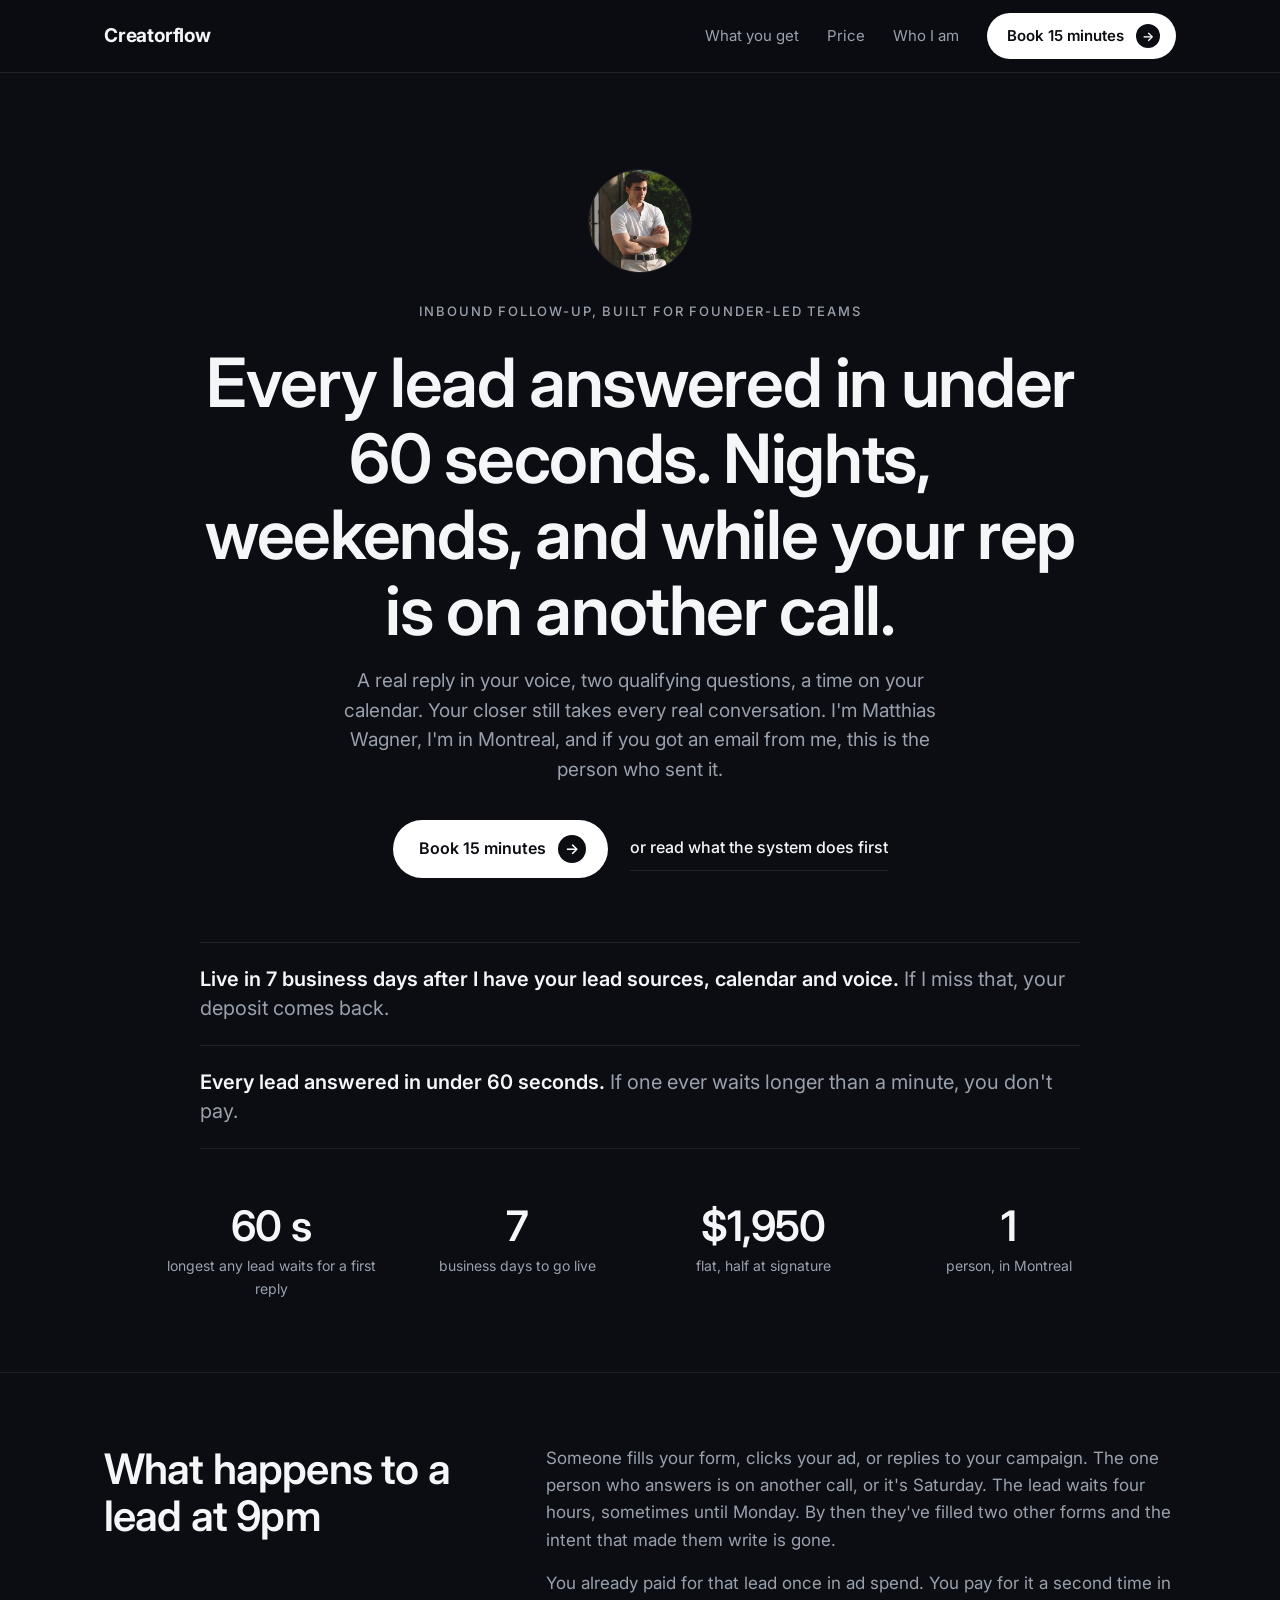
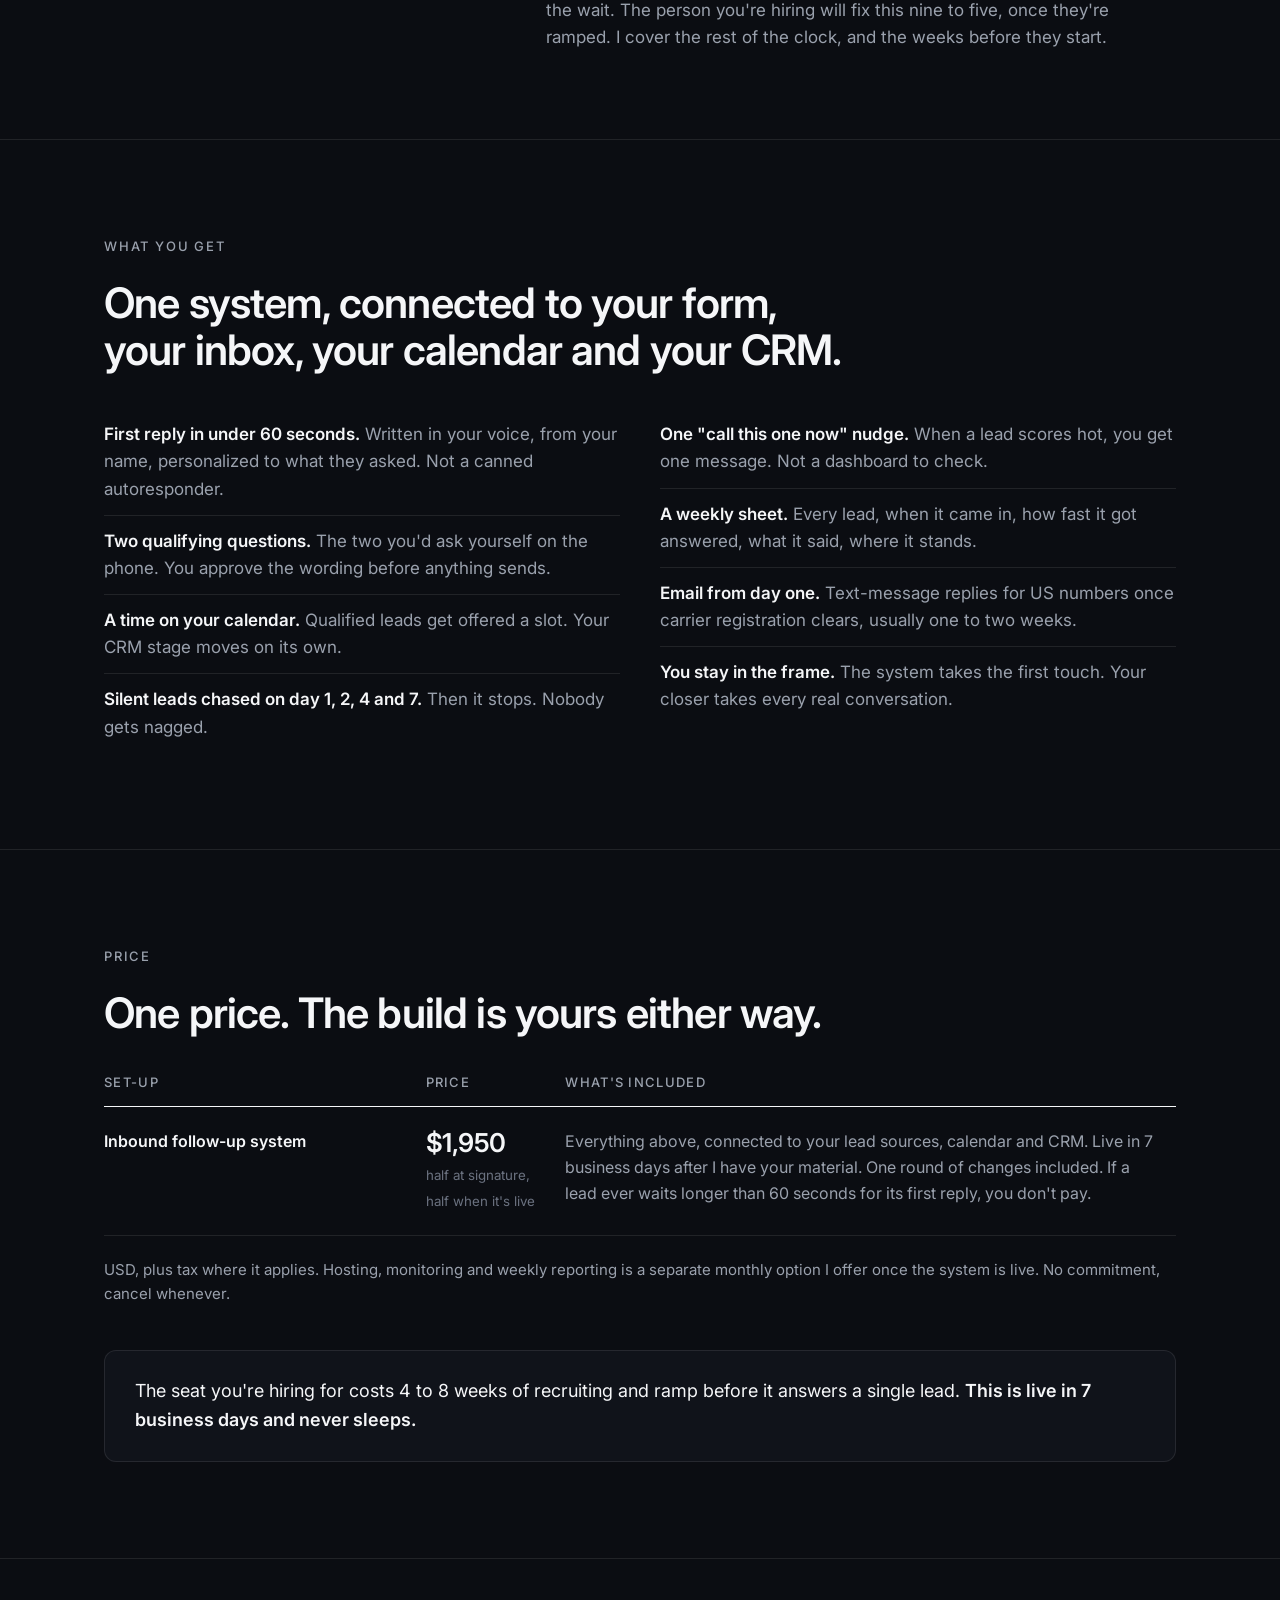
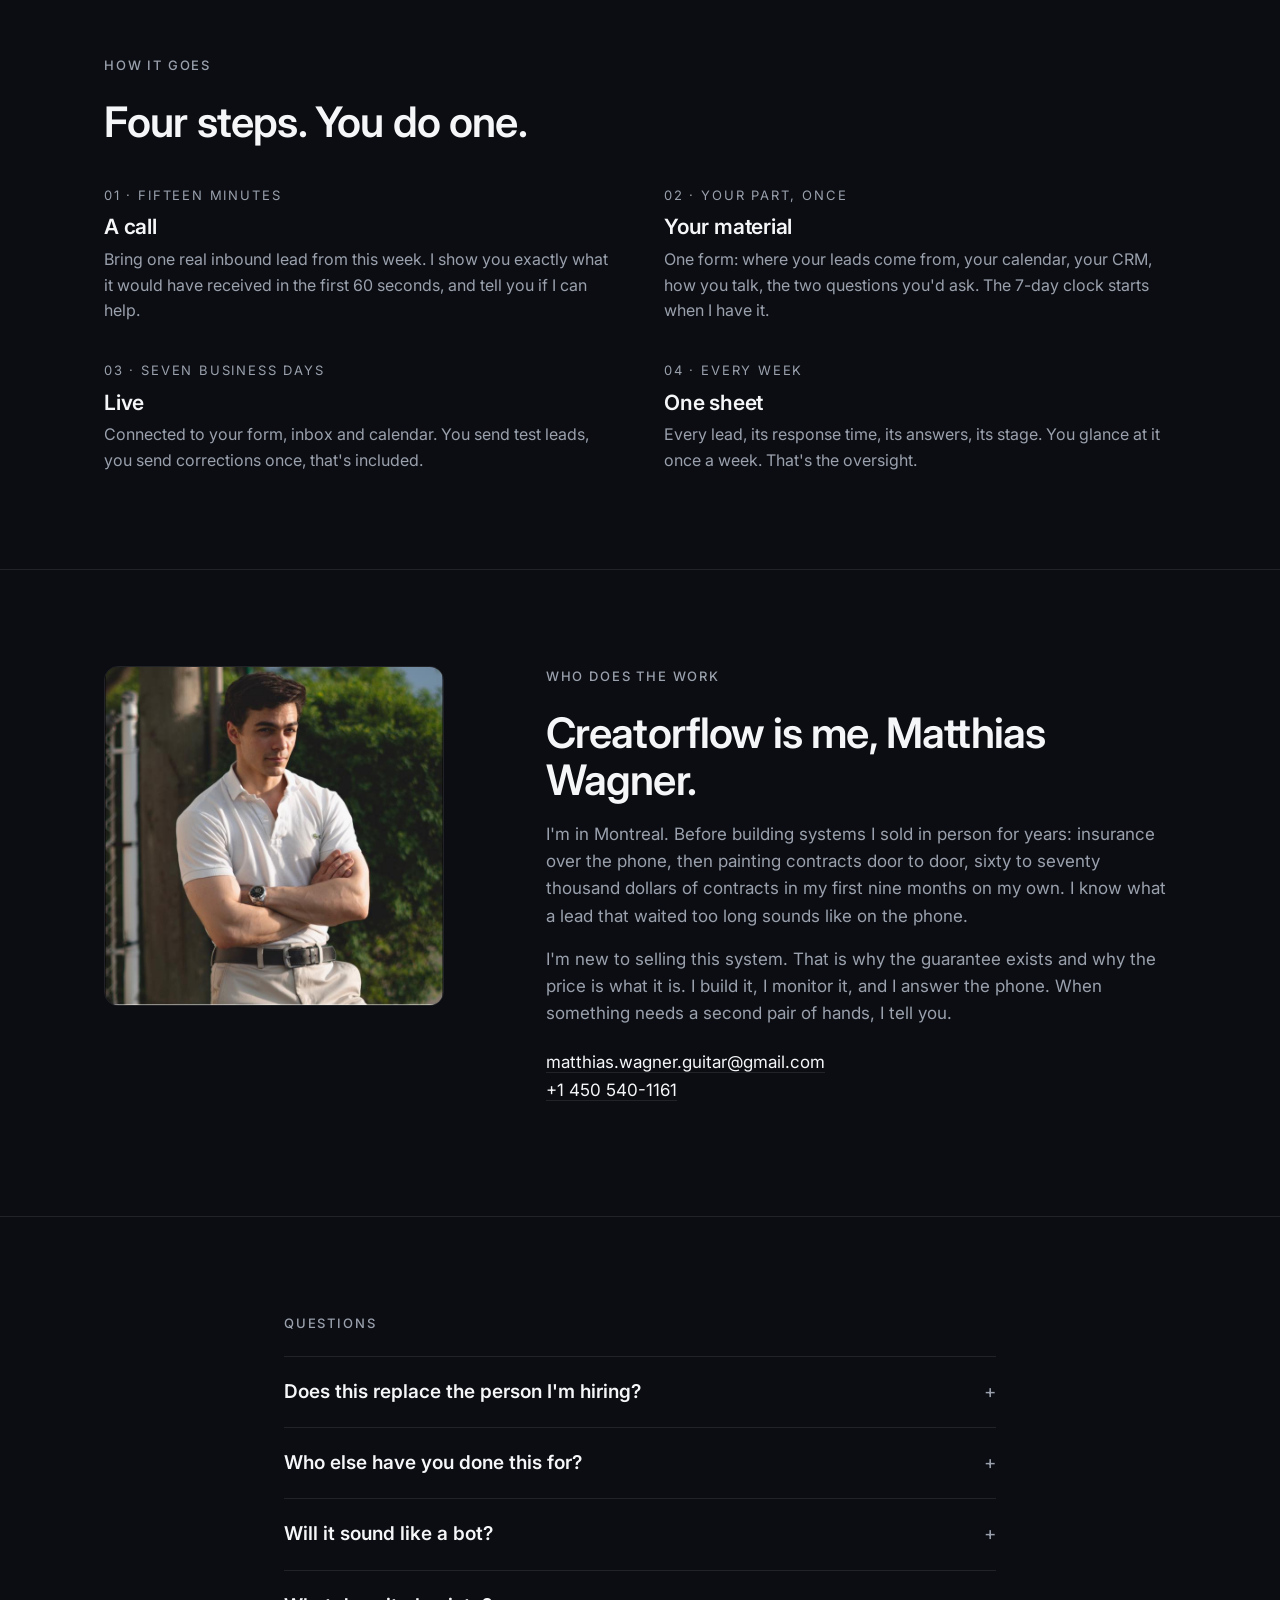
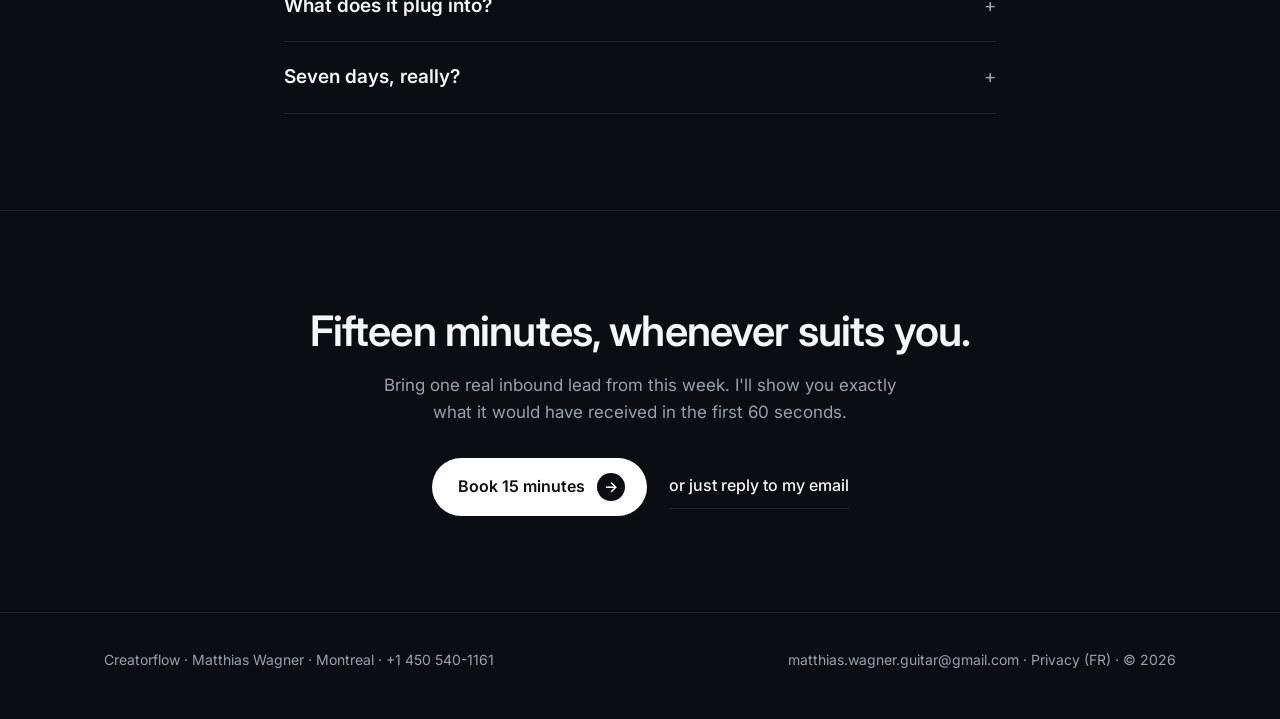
==== inbound.html @ 76ac5e94 "inbound.html: English landing page for the inbound follow-up offer" ====
<!doctype html>
<html lang="en">
<head>
<meta charset="utf-8">
<meta name="viewport" content="width=device-width,initial-scale=1">
<title>Every inbound lead answered in 60 seconds | Matthias Wagner</title>
<meta name="description" content="Every lead that hits your site, ad or inbox gets a real reply in your voice in under 60 seconds, two qualifying questions and a time on your calendar. Live in 7 business days. $1,950, and if a lead ever waits longer than a minute you don't pay.">
<link rel="canonical" href="https://creatorflow.ca/inbound.html">
<meta property="og:title" content="Every inbound lead answered in 60 seconds">
<meta property="og:description" content="Real reply in your voice, two qualifying questions, a time on your calendar. Live in 7 business days or you don't pay. Matthias Wagner, Montreal.">
<meta property="og:image" content="https://creatorflow.ca/assets/matthias-2026-09.jpg">
<meta property="og:locale" content="en_US">
<meta name="robots" content="noindex">
<link rel="preconnect" href="https://fonts.googleapis.com">
<link rel="preconnect" href="https://fonts.gstatic.com" crossorigin>
<link href="https://fonts.googleapis.com/css2?family=Inter:wght@400;500;600;700&display=swap" rel="stylesheet">
<link rel="stylesheet" href="styles.css">
<script src="config.js"></script>
</head>
<body>

<div class="nav"><div class="wrap">
  <a class="logo" href="#accueil">Creatorflow</a>
  <a class="l" href="#what">What you get</a>
  <a class="l" href="#price">Price</a>
  <a class="l" href="#who">Who I am</a>
  <a class="pill" data-calendly="inbound-nav" href="https://calendly.com/matthias-wagner-cf/meeting-with-matthias?utm_source=site&utm_campaign=inbound-nav" target="_blank" rel="noopener">Book 15 minutes <span class="arr">→</span></a>
</div></div>

<section id="accueil" class="hero"><div class="wrap">
  <img class="portrait" src="assets/matthias-2026-09.jpg" alt="Matthias Wagner" width="104" height="104">
  <div class="label">Inbound follow-up, built for founder-led teams</div>
  <h1>Every lead answered in under 60 seconds. Nights, weekends, and while your rep is on another call.</h1>
  <p class="sub">A real reply in your voice, two qualifying questions, a time on your calendar. Your closer still takes every real conversation. I'm Matthias Wagner, I'm in Montreal, and if you got an email from me, this is the person who sent it.</p>
  <div class="ctas">
    <a class="pill" data-calendly="inbound-hero" href="https://calendly.com/matthias-wagner-cf/meeting-with-matthias?utm_source=site&utm_campaign=inbound-hero" target="_blank" rel="noopener">Book 15 minutes <span class="arr">→</span></a>
    <a class="ghost" href="#what">or read what the system does first</a>
  </div>

  <div class="promesses">
    <p><b>Live in 7 business days after I have your lead sources, calendar and voice.</b> <span>If I miss that, your deposit comes back.</span></p>
    <p><b>Every lead answered in under 60 seconds.</b> <span>If one ever waits longer than a minute, you don't pay.</span></p>
  </div>

  <div class="chiffres">
    <div><div class="n">60 s</div><div class="t">longest any lead waits for a first reply</div></div>
    <div><div class="n">7</div><div class="t">business days to go live</div></div>
    <div><div class="n">$1,950</div><div class="t">flat, half at signature</div></div>
    <div><div class="n">1</div><div class="t">person, in Montreal</div></div>
  </div>
</div></section>

<section class="tight"><div class="wrap"><div class="split">
  <div><h2>What happens to a lead at 9pm</h2></div>
  <div>
    <p class="muted">Someone fills your form, clicks your ad, or replies to your campaign. The one person who answers is on another call, or it's Saturday. The lead waits four hours, sometimes until Monday. By then they've filled two other forms and the intent that made them write is gone.</p>
    <p class="muted">You already paid for that lead once in ad spend. You pay for it a second time in the wait. The person you're hiring will fix this nine to five, once they're ramped. I cover the rest of the clock, and the weeks before they start.</p>
  </div>
</div></div></section>

<section id="what"><div class="wrap">
  <div class="label">What you get</div>
  <h2 style="max-width:760px">One system, connected to your form, your inbox, your calendar and your CRM.</h2>
  <div class="two" style="margin-top:36px">
    <ul class="plain">
      <li><b>First reply in under 60 seconds.</b> Written in your voice, from your name, personalized to what they asked. Not a canned autoresponder.</li>
      <li><b>Two qualifying questions.</b> The two you'd ask yourself on the phone. You approve the wording before anything sends.</li>
      <li><b>A time on your calendar.</b> Qualified leads get offered a slot. Your CRM stage moves on its own.</li>
      <li><b>Silent leads chased on day 1, 2, 4 and 7.</b> Then it stops. Nobody gets nagged.</li>
    </ul>
    <ul class="plain">
      <li><b>One "call this one now" nudge.</b> When a lead scores hot, you get one message. Not a dashboard to check.</li>
      <li><b>A weekly sheet.</b> Every lead, when it came in, how fast it got answered, what it said, where it stands.</li>
      <li><b>Email from day one.</b> Text-message replies for US numbers once carrier registration clears, usually one to two weeks.</li>
      <li><b>You stay in the frame.</b> The system takes the first touch. Your closer takes every real conversation.</li>
    </ul>
  </div>
</div></section>

<section id="price"><div class="wrap">
  <div class="label">Price</div>
  <h2 style="max-width:760px">One price. The build is yours either way.</h2>
  <div class="tblwrap" style="margin-top:36px"><table>
    <thead><tr><th>Set-up</th><th>Price</th><th>What's included</th></tr></thead>
    <tbody>
    <tr><td>Inbound follow-up system</td><td><span class="amt">$1,950</span><small class="dim">half at signature, half when it's live</small></td><td>Everything above, connected to your lead sources, calendar and CRM. Live in 7 business days after I have your material. One round of changes included. If a lead ever waits longer than 60 seconds for its first reply, you don't pay.</td></tr>
    </tbody>
  </table></div>
  <p class="note">USD, plus tax where it applies. Hosting, monitoring and weekly reporting is a separate monthly option I offer once the system is live. No commitment, cancel whenever.</p>
  <div class="anchor">The seat you're hiring for costs 4 to 8 weeks of recruiting and ramp before it answers a single lead. <b>This is live in 7 business days and never sleeps.</b></div>
</div></section>

<section><div class="wrap">
  <div class="label">How it goes</div>
  <h2 style="max-width:760px">Four steps. You do one.</h2>
  <div class="steps">
    <div class="step"><div class="n">01 · FIFTEEN MINUTES</div><h3>A call</h3><p>Bring one real inbound lead from this week. I show you exactly what it would have received in the first 60 seconds, and tell you if I can help.</p></div>
    <div class="step"><div class="n">02 · YOUR PART, ONCE</div><h3>Your material</h3><p>One form: where your leads come from, your calendar, your CRM, how you talk, the two questions you'd ask. The 7-day clock starts when I have it.</p></div>
    <div class="step"><div class="n">03 · SEVEN BUSINESS DAYS</div><h3>Live</h3><p>Connected to your form, inbox and calendar. You send test leads, you send corrections once, that's included.</p></div>
    <div class="step"><div class="n">04 · EVERY WEEK</div><h3>One sheet</h3><p>Every lead, its response time, its answers, its stage. You glance at it once a week. That's the oversight.</p></div>
  </div>
</div></section>

<section id="who" class="apropos"><div class="wrap"><div class="split">
  <div><img class="portrait" src="assets/matthias-2026-09.jpg" alt="Matthias Wagner, Montreal" width="750" height="750"></div>
  <div>
    <div class="label">Who does the work</div>
    <h2>Creatorflow is me, Matthias Wagner.</h2>
    <p>I'm in Montreal. Before building systems I sold in person for years: insurance over the phone, then painting contracts door to door, sixty to seventy thousand dollars of contracts in my first nine months on my own. I know what a lead that waited too long sounds like on the phone.</p>
    <p>I'm new to selling this system. That is why the guarantee exists and why the price is what it is. I build it, I monitor it, and I answer the phone. When something needs a second pair of hands, I tell you.</p>
    <p class="coord"><a href="mailto:matthias.wagner.guitar@gmail.com">matthias.wagner.guitar@gmail.com</a><br><a href="tel:+14505401161">+1 450 540-1161</a></p>
  </div>
</div></div></section>

<section id="questions"><div class="wrap col">
  <div class="label">Questions</div>
  <details><summary>Does this replace the person I'm hiring?</summary><p>No. It covers the first 60 seconds, the nights, the weekends, and the weeks before they start. When they start, they land on warm conversations instead of a backlog. Your closer takes every real conversation.</p></details>
  <details><summary>Who else have you done this for?</summary><p>Nobody, on this exact system. You'd be the first, which is why it's $1,950 and why you don't pay if a lead ever waits more than a minute. What I'm buying from you is the case study.</p></details>
  <details><summary>Will it sound like a bot?</summary><p>It writes from your name, in your voice, from your own words. You approve the wording and the two questions before anything sends. On the call I show you what a real lead of yours would have received.</p></details>
  <details><summary>What does it plug into?</summary><p>Website forms, ad lead forms, email replies, missed calls. Calendly, Cal.com or GoHighLevel for the calendar. Most CRMs with an API, Google Sheets if you don't have one.</p></details>
  <details><summary>Seven days, really?</summary><p>Seven business days from the moment I have your material. It's in the agreement, with the deposit refunded if I miss it. If the material doesn't arrive, the clock doesn't start.</p></details>
</div></section>

<section id="rendez-vous" class="closing"><div class="wrap">
  <h2>Fifteen minutes, whenever suits you.</h2>
  <p>Bring one real inbound lead from this week. I'll show you exactly what it would have received in the first 60 seconds.</p>
  <div class="cal-box" hidden></div>
  <div id="sans-calendrier" class="ctas">
    <a class="pill" data-calendly="inbound" href="https://calendly.com/matthias-wagner-cf/meeting-with-matthias?utm_source=site&utm_campaign=inbound" target="_blank" rel="noopener">Book 15 minutes <span class="arr">→</span></a>
    <a class="ghost" href="mailto:matthias.wagner.guitar@gmail.com">or just reply to my email</a>
  </div>
</div></section>

<footer><div class="wrap">
  <span>Creatorflow · Matthias Wagner · Montreal · <a href="tel:+14505401161">+1 450 540-1161</a></span>
  <span><a href="mailto:matthias.wagner.guitar@gmail.com">matthias.wagner.guitar@gmail.com</a> · <a href="mentions-legales.html">Privacy (FR)</a> · © <span data-annee>2026</span></span>
</div></footer>
<script src="site.js"></script>
</body>
</html>
---- styles.css ----
/* creatorflow.ca. Fond sombre, une colonne, un seul bouton. */
:root{--bg:#0b0d12;--bg2:#10131a;--ink:#f5f6f8;--muted:#9aa1ad;--dim:#6b7280;--line:rgba(255,255,255,.09);--accent:#7ea2ff;--w:1120px;--col:760px}
*{box-sizing:border-box}
html{scroll-behavior:smooth;-webkit-text-size-adjust:100%}
body{margin:0;background:var(--bg);color:var(--ink);font:17px/1.6 Inter,-apple-system,"Segoe UI",Roboto,Helvetica,Arial,sans-serif;-webkit-font-smoothing:antialiased}
img{max-width:100%;height:auto;display:block}
a{color:inherit}
p{margin:0 0 16px}
h1,h2,h3{font-weight:600;letter-spacing:-.02em;line-height:1.12;margin:0 0 18px}
h1{font-size:clamp(38px,5.6vw,68px)}
h2{font-size:clamp(28px,3.6vw,42px)}
h3{font-size:22px;letter-spacing:-.01em;margin-bottom:8px}
.wrap{max-width:var(--w);margin:0 auto;padding:0 24px}
.col{max-width:var(--col);margin-left:auto;margin-right:auto}
.muted{color:var(--muted)}
.dim{color:var(--dim)}
.label{font-size:13px;letter-spacing:.14em;text-transform:uppercase;color:var(--muted);font-weight:500;margin-bottom:22px}
.pill{display:inline-flex;align-items:center;gap:12px;background:#fff;color:#0b0d12;text-decoration:none;font-weight:600;font-size:16px;padding:15px 22px 15px 26px;border-radius:999px;border:0;cursor:pointer;min-height:44px;transition:transform .15s,background .15s;white-space:nowrap}
.pill:hover{background:#e9ecf3}
.pill:active{transform:scale(.98)}
.pill .arr{display:inline-flex;align-items:center;justify-content:center;width:28px;height:28px;border-radius:50%;background:#0b0d12;color:#fff;font-size:15px}
.ghost{display:inline-flex;align-items:center;gap:8px;color:var(--ink);text-decoration:none;font-weight:500;font-size:16px;border-bottom:1px solid var(--line);padding-bottom:2px;min-height:44px}
.ghost:hover{border-color:var(--ink)}
.lnk{color:var(--accent);text-decoration:none;border-bottom:1px solid transparent}
.lnk:hover{border-color:var(--accent)}
section{padding:96px 0}
section+section{border-top:1px solid var(--line)}
.tight{padding:72px 0}

/* Navigation */
.nav{position:sticky;top:0;z-index:20;background:rgba(11,13,18,.85);backdrop-filter:blur(10px);-webkit-backdrop-filter:blur(10px);border-bottom:1px solid var(--line)}
.nav .wrap{display:flex;align-items:center;gap:28px;height:72px}
.logo{font-weight:700;font-size:19px;letter-spacing:-.01em;text-decoration:none;margin-right:auto}
.nav a.l{text-decoration:none;font-size:15px;color:var(--muted)}
.nav a.l:hover{color:var(--ink)}
.nav .pill{padding:11px 16px 11px 20px;font-size:15px;min-height:40px}
.nav .pill .arr{width:24px;height:24px;font-size:13px}
.menu-btn{display:none}
@media(max-width:760px){.nav a.l{display:none}.nav .pill{display:none}}

/* Accueil */
.hero{padding:96px 0 72px;text-align:center}
.hero .portrait{width:104px;height:104px;border-radius:50%;object-fit:cover;margin:0 auto 28px;border:1px solid var(--line)}
.hero h1{max-width:900px;margin-left:auto;margin-right:auto}
.hero .sub{font-size:19px;color:var(--muted);max-width:640px;margin:0 auto 36px;line-height:1.55}
.ctas{display:flex;gap:22px;justify-content:center;align-items:center;flex-wrap:wrap}
.promesses{margin:64px auto 0;max-width:880px;text-align:left;border-top:1px solid var(--line);border-bottom:1px solid var(--line)}
.promesses p{margin:0;padding:22px 0;font-size:20px;line-height:1.45;font-weight:500}
.promesses p+p{border-top:1px solid var(--line)}
.promesses b{color:var(--ink);font-weight:600}
.promesses span{color:var(--muted);font-weight:400}
.chiffres{display:grid;grid-template-columns:repeat(4,1fr);gap:24px;max-width:960px;margin:56px auto 0}
.chiffres div{text-align:center}
.chiffres .n{font-size:clamp(30px,3.6vw,42px);font-weight:600;letter-spacing:-.02em;line-height:1}
.chiffres .t{font-size:14px;color:var(--muted);margin-top:8px}
@media(max-width:700px){.chiffres{grid-template-columns:1fr 1fr;gap:28px 16px}.hero{padding:64px 0 56px}.promesses p{font-size:18px}}

/* Blocs */
.split{display:grid;grid-template-columns:1fr 1.6fr;gap:48px;align-items:start}
.two{display:grid;grid-template-columns:1fr 1fr;gap:40px}
@media(max-width:760px){.split,.two{grid-template-columns:1fr;gap:24px}}
ul.plain{list-style:none;padding:0;margin:0}
ul.plain li{padding:12px 0;border-bottom:1px solid var(--line);color:var(--muted)}
ul.plain li b{color:var(--ink);font-weight:600}
ul.plain li:last-child{border-bottom:0}

/* Exemples */
.shot{border:1px solid var(--line);border-radius:12px;overflow:hidden;background:var(--bg2)}
.shot img{aspect-ratio:16/10;object-fit:cover;object-position:top;width:100%}
.cap{display:flex;justify-content:space-between;gap:20px;flex-wrap:wrap;margin-top:16px;font-size:15px;color:var(--muted)}
.cap b{color:var(--ink);font-weight:600}
.exemple+.exemple{margin-top:56px}

/* Tarifs */
table{width:100%;border-collapse:collapse;font-size:16px}
th{text-align:left;font-weight:500;font-size:13px;letter-spacing:.1em;text-transform:uppercase;color:var(--muted);padding:0 16px 14px 0;border-bottom:1px solid var(--ink)}
td{padding:22px 16px 22px 0;border-bottom:1px solid var(--line);vertical-align:top;color:var(--muted)}
td:first-child{color:var(--ink);font-weight:600;width:30%}
td .amt{font-size:26px;font-weight:600;letter-spacing:-.02em;color:var(--ink);display:block;white-space:nowrap;line-height:1.1;margin-bottom:4px}
td .amt small{font-size:14px;color:var(--muted);font-weight:400;letter-spacing:0}
.tblwrap{overflow-x:auto}
.note{font-size:15px;color:var(--muted);margin-top:22px}
.anchor{margin-top:44px;padding:26px 30px;border:1px solid var(--line);border-radius:12px;font-size:18px;background:var(--bg2)}
.anchor b{font-weight:600}
@media(max-width:700px){table,thead,tbody,tr,td,th{display:block}thead{display:none}td{padding:8px 0;border:0}td:first-child{padding-top:22px;width:auto}tr{border-bottom:1px solid var(--line);padding-bottom:16px;display:block}}

/* Formulaire */
.form{background:var(--bg2);border:1px solid var(--line);border-radius:14px;padding:32px}
.form label{display:block;font-size:14px;color:var(--muted);margin:0 0 6px}
.form input,.form textarea{width:100%;background:var(--bg);color:var(--ink);border:1px solid var(--line);border-radius:8px;padding:13px 14px;font:inherit;font-size:16px;min-height:46px}
.form input:focus,.form textarea:focus{outline:2px solid var(--accent);outline-offset:1px;border-color:transparent}
.form .row{display:grid;grid-template-columns:1fr 1fr;gap:16px}
.form .f{margin-bottom:18px}
.form .pot{position:absolute;left:-9999px;top:-9999px;height:0;overflow:hidden}
.form .pill{width:100%;justify-content:center}
.form .ok{font-size:18px;margin:0}
@media(max-width:600px){.form{padding:22px}.form .row{grid-template-columns:1fr}}

/* Étapes */
.steps{display:grid;grid-template-columns:1fr 1fr;gap:36px 48px;margin-top:40px}
.step .n{font-size:13px;letter-spacing:.14em;color:var(--muted);margin-bottom:10px}
.step h3{font-size:21px}
.step p{color:var(--muted);font-size:16px;margin:0}
@media(max-width:640px){.steps{grid-template-columns:1fr;gap:28px}}

/* À propos */
.apropos .portrait{width:100%;max-width:340px;border-radius:14px;border:1px solid var(--line);object-fit:cover;aspect-ratio:1}
.apropos p{color:var(--muted)}
.apropos .coord{margin-top:22px;font-size:17px}
.apropos .coord a{text-decoration:none;color:var(--ink);border-bottom:1px solid var(--line)}

/* Questions */
details{border-bottom:1px solid var(--line);padding:20px 0}
details:first-of-type{border-top:1px solid var(--line)}
summary{cursor:pointer;font-weight:600;font-size:19px;list-style:none;display:flex;justify-content:space-between;gap:16px;min-height:28px}
summary::-webkit-details-marker{display:none}
summary:after{content:"+";color:var(--muted);font-weight:400;flex:none}
details[open] summary:after{content:"\2013"}
details p{color:var(--muted);margin:12px 0 0;font-size:16px;max-width:64ch}

/* Rendez-vous */
.cal-box{min-height:640px;border:1px solid var(--line);border-radius:14px;overflow:hidden;background:var(--bg2)}
.closing{text-align:center}
.closing p{color:var(--muted);max-width:520px;margin:0 auto 32px}

footer{padding:36px 0 96px;font-size:14px;color:var(--muted);border-top:1px solid var(--line)}
footer .wrap{display:flex;justify-content:space-between;gap:16px;flex-wrap:wrap}
footer a{text-decoration:none}
footer a:hover{color:var(--ink)}
@media(min-width:761px){footer{padding-bottom:48px}}

/* Barre mobile */
.sticky-cta{display:none}
@media(max-width:760px){
  .sticky-cta{display:block;position:fixed;left:0;right:0;bottom:0;z-index:30;padding:10px 16px calc(10px + env(safe-area-inset-bottom,0px));background:rgba(11,13,18,.92);backdrop-filter:blur(10px);border-top:1px solid var(--line);transition:transform .2s}
  .sticky-cta.hide{transform:translateY(110%)}
  .sticky-cta .pill{width:100%;justify-content:center}
}
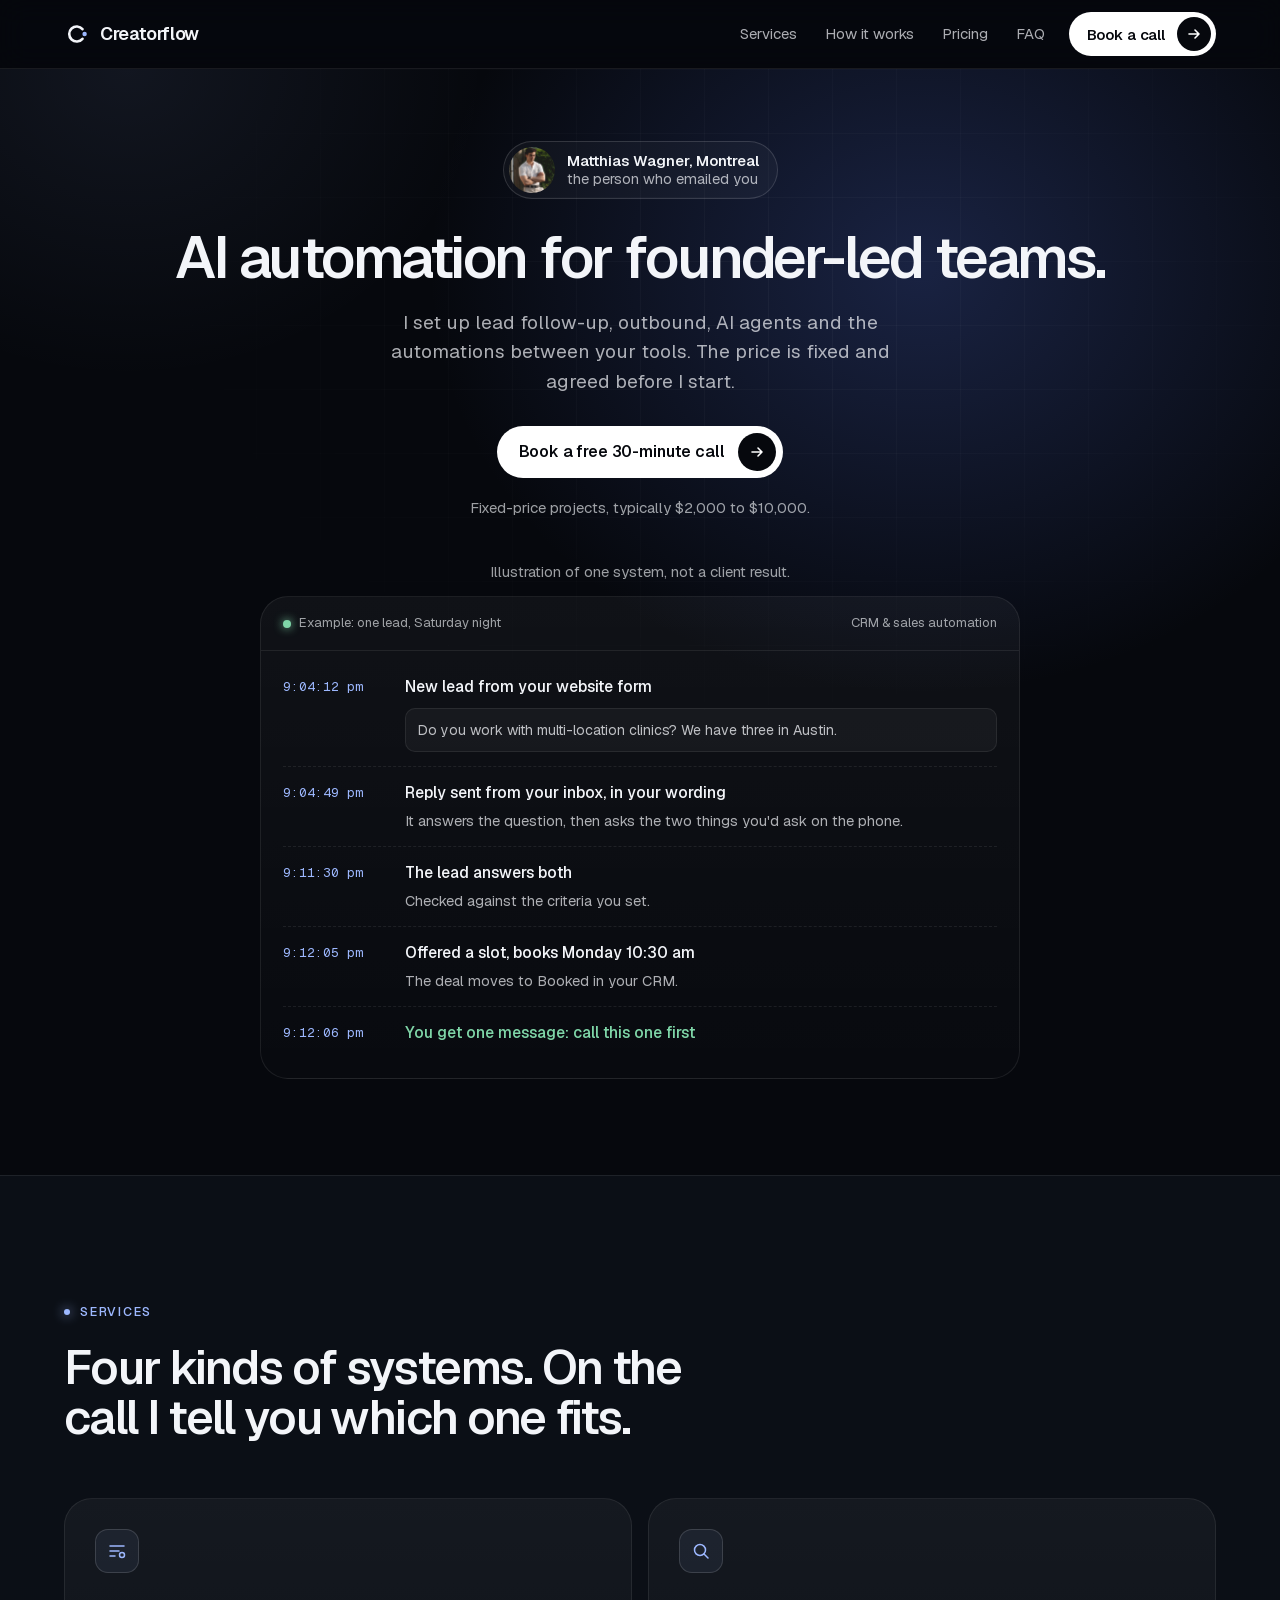
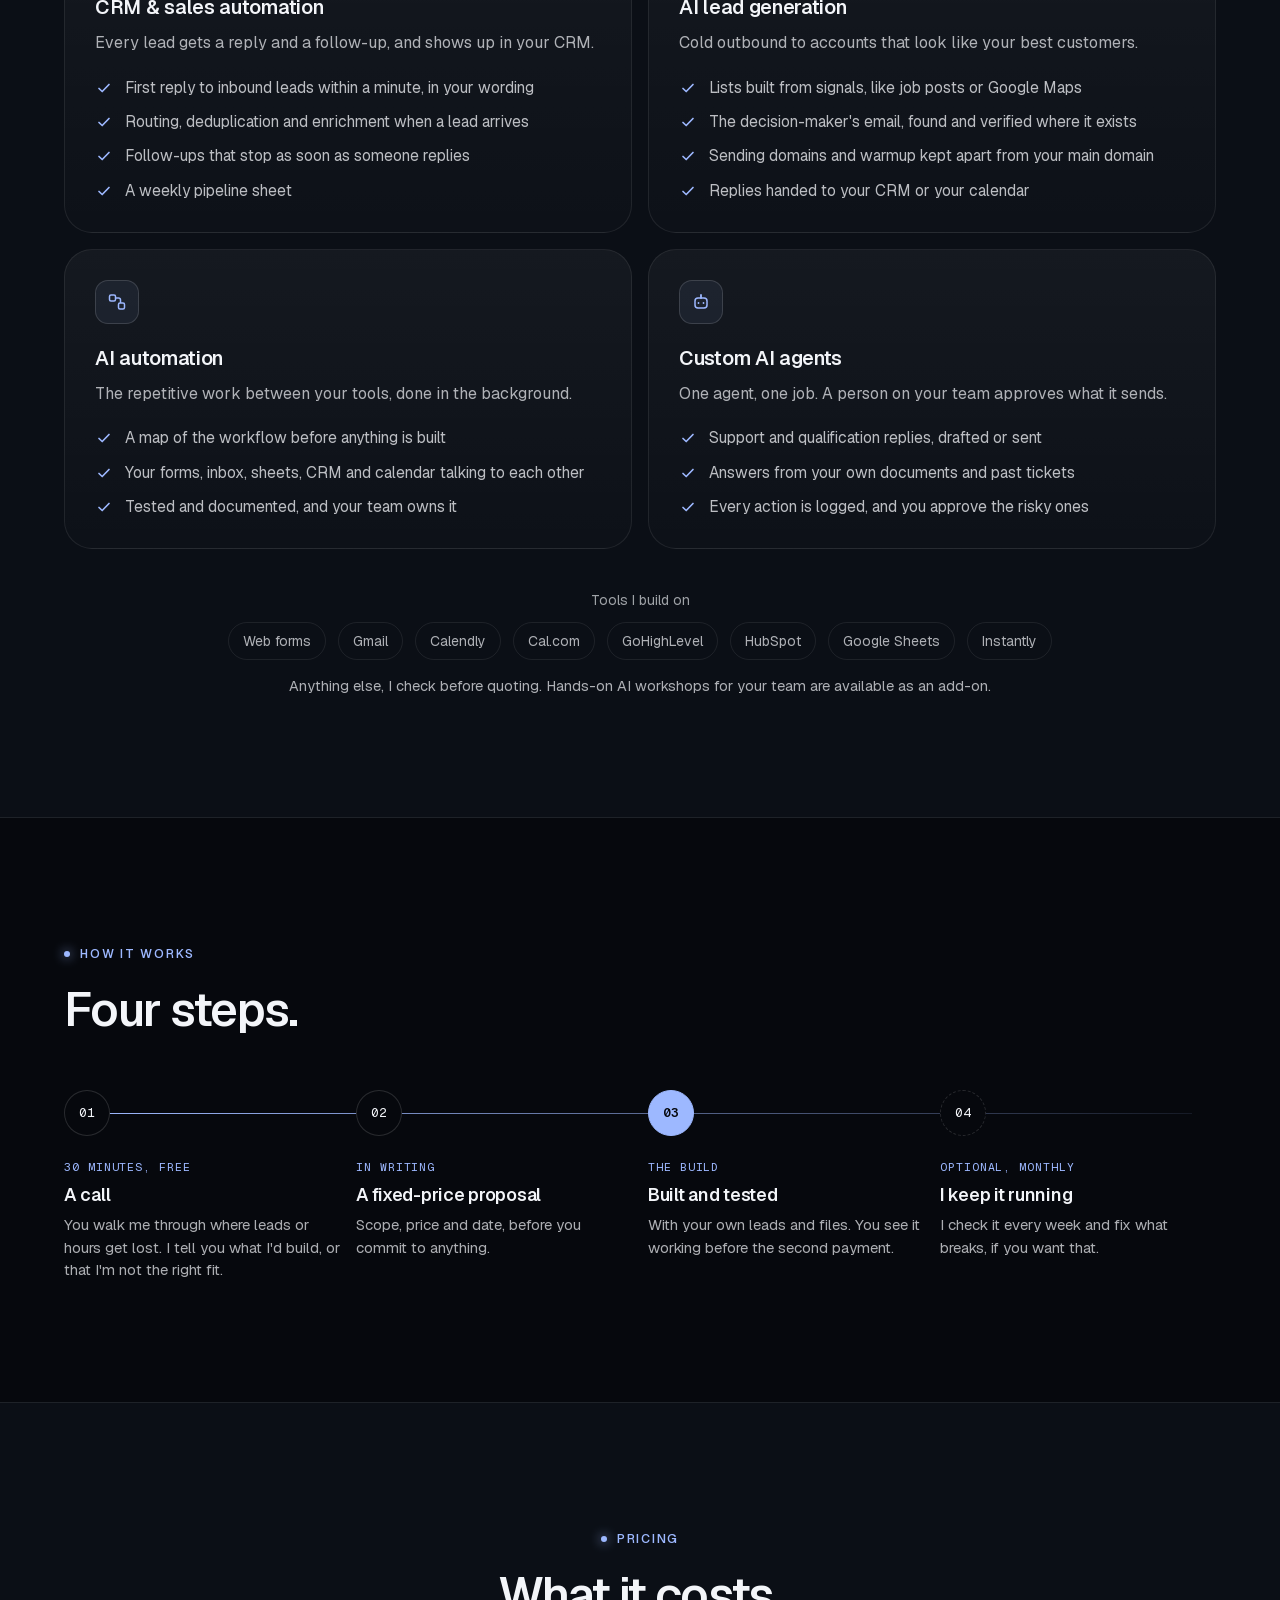
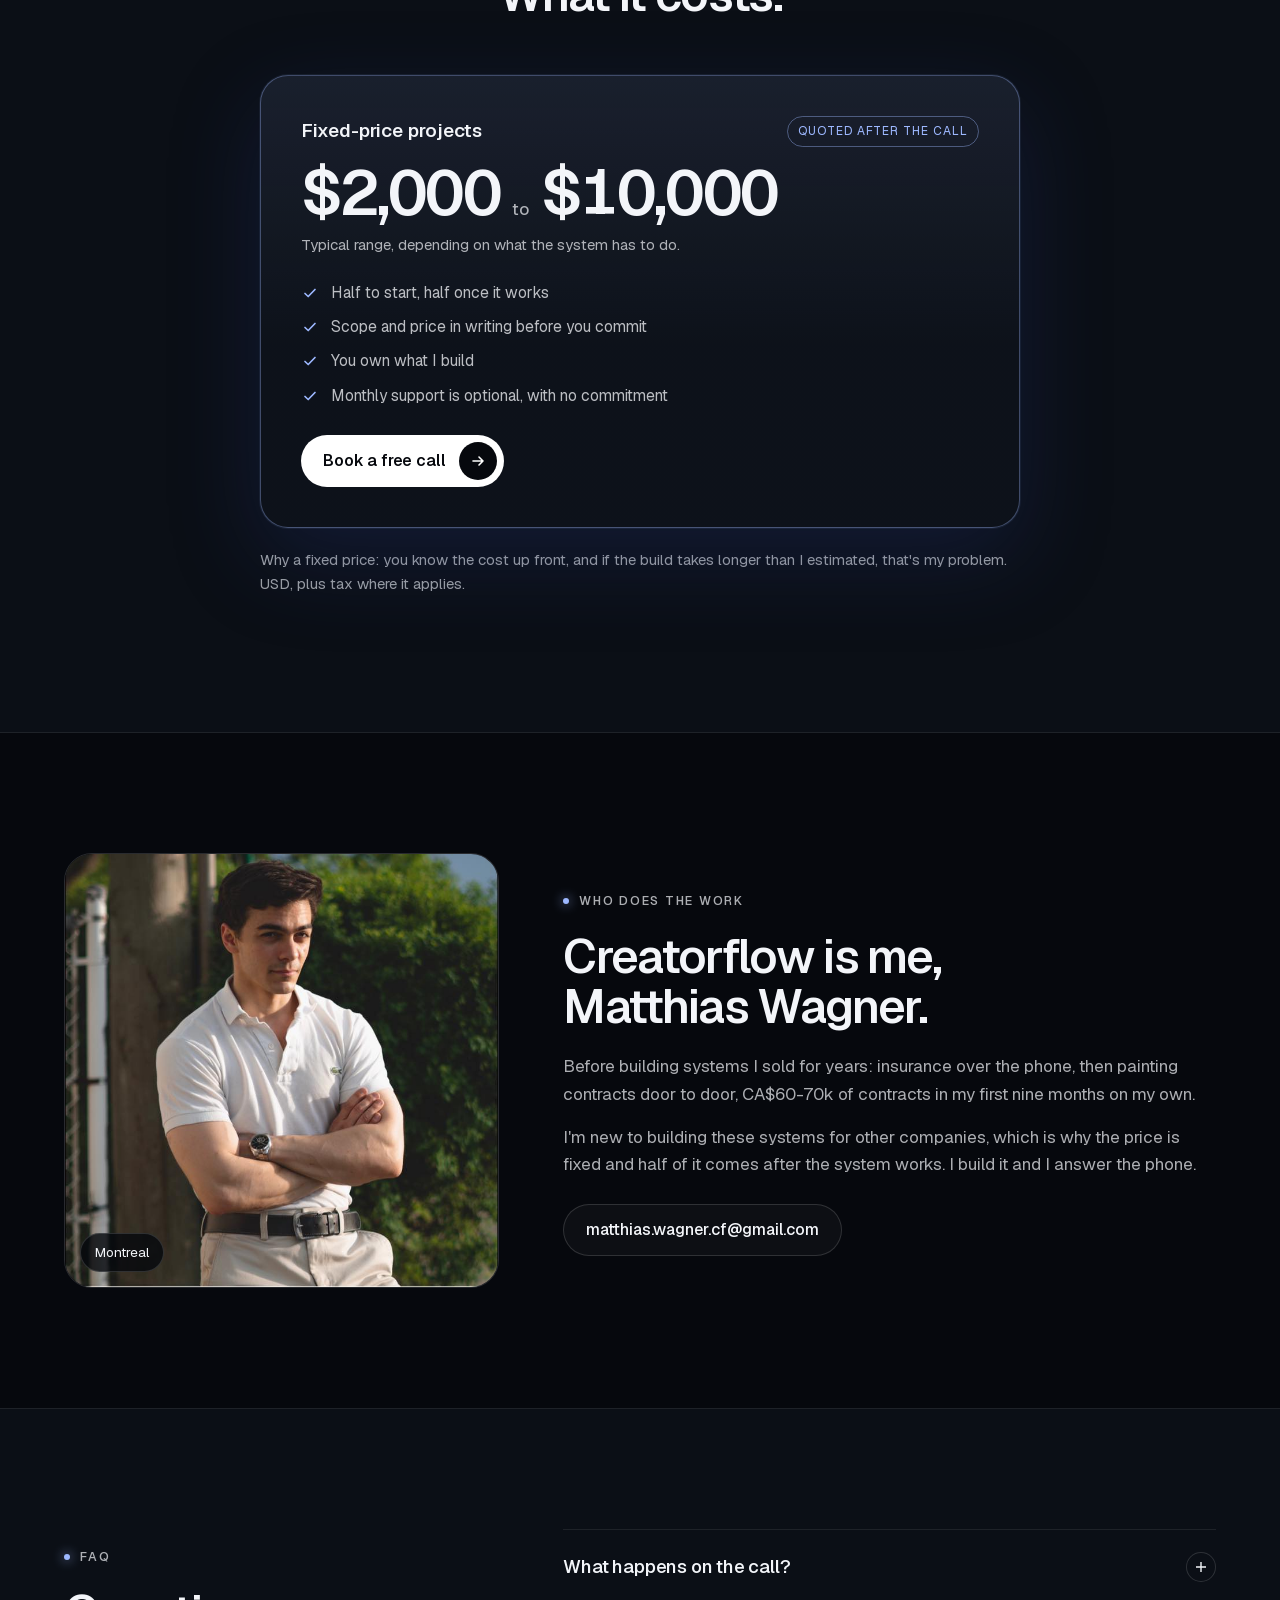
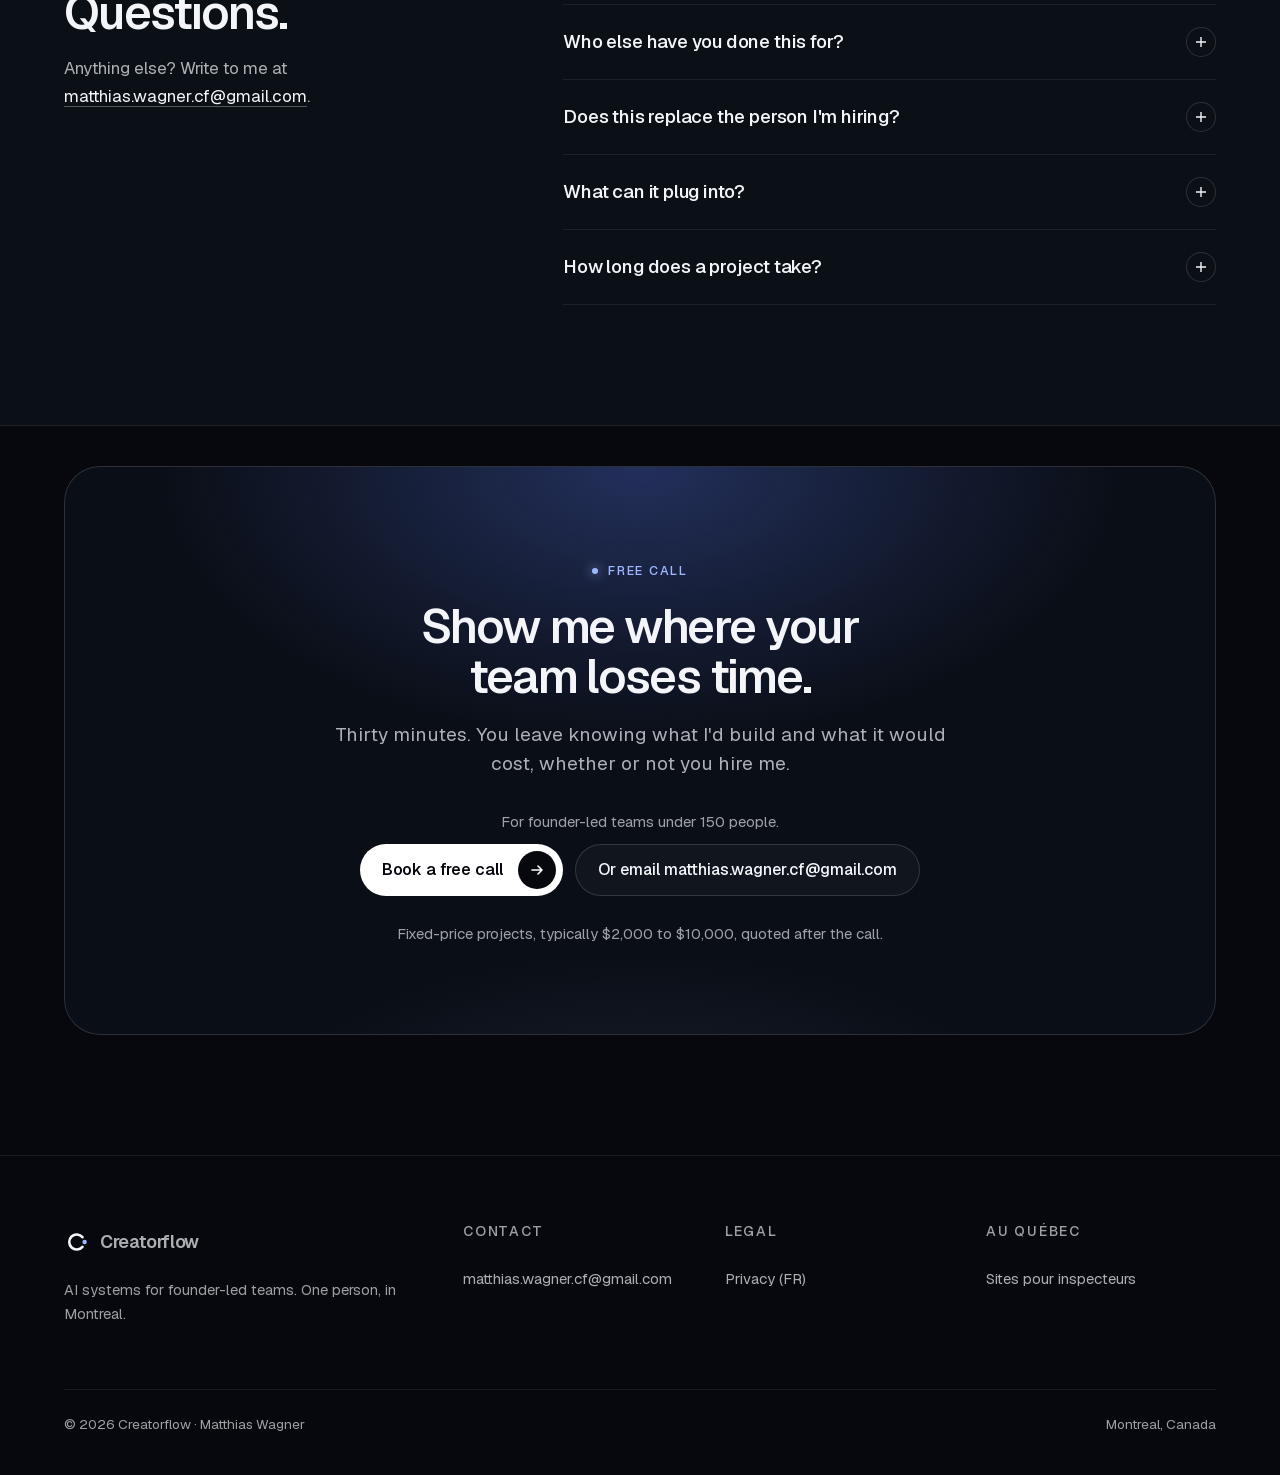
==== commit f48c8e8e: "Refonte de creatorflow.ca : nouveau design, réservation Calendly intégrée, page merci, page anglaise" ====
--- a/inbound.html
+++ b/inbound.html
@@ -2,139 +2,198 @@
 <html lang="en">
 <head>
 <meta charset="utf-8">
-<meta name="viewport" content="width=device-width,initial-scale=1">
-<title>Every inbound lead answered in 60 seconds | Matthias Wagner</title>
-<meta name="description" content="Every lead that hits your site, ad or inbox gets a real reply in your voice in under 60 seconds, two qualifying questions and a time on your calendar. Live in 7 business days. $1,950, and if a lead ever waits longer than a minute you don't pay.">
+<meta name="viewport" content="width=device-width,initial-scale=1,viewport-fit=cover">
+<title>AI automation for founder-led teams | Creatorflow</title>
+<meta name="description" content="Lead follow-up, outbound, AI agents and workflow automation for founder-led teams under 150 people. Fixed-price projects, typically $2,000 to $10,000. Matthias Wagner, Montreal.">
 <link rel="canonical" href="https://creatorflow.ca/inbound.html">
-<meta property="og:title" content="Every inbound lead answered in 60 seconds">
-<meta property="og:description" content="Real reply in your voice, two qualifying questions, a time on your calendar. Live in 7 business days or you don't pay. Matthias Wagner, Montreal.">
-<meta property="og:image" content="https://creatorflow.ca/assets/matthias-2026-09.jpg">
+<meta name="theme-color" content="#06080d">
+<meta property="og:type" content="website">
+<meta property="og:title" content="AI automation for founder-led teams">
+<meta property="og:description" content="CRM and sales automation, lead generation, workflow automation and AI agents. Fixed price, agreed before I start. Matthias Wagner, Montreal.">
+<meta property="og:image" content="https://creatorflow.ca/assets/og-inbound-2026-09.png">
 <meta property="og:locale" content="en_US">
-<meta name="robots" content="noindex">
-<link rel="preconnect" href="https://fonts.googleapis.com">
-<link rel="preconnect" href="https://fonts.gstatic.com" crossorigin>
-<link href="https://fonts.googleapis.com/css2?family=Inter:wght@400;500;600;700&display=swap" rel="stylesheet">
-<link rel="stylesheet" href="styles.css">
+<link rel="icon" href="favicon.svg" type="image/svg+xml">
+<link rel="preload" href="assets/fonts/geist-latin.woff2" as="font" type="font/woff2" crossorigin>
+<link rel="preconnect" href="https://assets.calendly.com">
+<link rel="preconnect" href="https://calendly.com">
+<link rel="stylesheet" href="styles.css?v=20260923">
 <script src="config.js"></script>
 </head>
-<body>
+<body class="en">
 
-<div class="nav"><div class="wrap">
-  <a class="logo" href="#accueil">Creatorflow</a>
-  <a class="l" href="#what">What you get</a>
-  <a class="l" href="#price">Price</a>
-  <a class="l" href="#who">Who I am</a>
-  <a class="pill" data-calendly="inbound-nav" href="https://calendly.com/matthias-wagner-cf/meeting-with-matthias?utm_source=site&utm_campaign=inbound-nav" target="_blank" rel="noopener">Book 15 minutes <span class="arr">→</span></a>
-</div></div>
+<header class="nav"><div class="wrap">
+  <a class="logo" href="#accueil" aria-label="Creatorflow, back to top"><svg viewBox="0 0 26 26" aria-hidden="true"><path d="M18.5 8.2A7.5 7.5 0 1 0 18.5 17.8" fill="none" stroke="currentColor" stroke-width="2.6" stroke-linecap="round"/><circle cx="20.6" cy="13" r="2.2" fill="#9db8ff"/></svg>Creatorflow</a>
+  <nav class="nav-links" aria-label="Sections">
+    <a href="#services">Services</a>
+    <a href="#how">How it works</a>
+    <a href="#price">Pricing</a>
+    <a href="#questions">FAQ</a>
+  </nav>
+  <a class="btn sm nav-cta" href="#rendez-vous"><span class="tw"><span class="t">Book a call</span></span><span class="arr"><svg viewBox="0 0 16 16" fill="none" aria-hidden="true"><path d="M3 8h10M9 4l4 4-4 4" stroke="currentColor" stroke-width="1.6" stroke-linecap="round" stroke-linejoin="round"/></svg></span></a>
+</div></header>
 
-<section id="accueil" class="hero"><div class="wrap">
-  <img class="portrait" src="assets/matthias-2026-09.jpg" alt="Matthias Wagner" width="104" height="104">
-  <div class="label">Inbound follow-up, built for founder-led teams</div>
-  <h1>Every lead answered in under 60 seconds. Nights, weekends, and while your rep is on another call.</h1>
-  <p class="sub">A real reply in your voice, two qualifying questions, a time on your calendar. Your closer still takes every real conversation. I'm Matthias Wagner, I'm in Montreal, and if you got an email from me, this is the person who sent it.</p>
-  <div class="ctas">
-    <a class="pill" data-calendly="inbound-hero" href="https://calendly.com/matthias-wagner-cf/meeting-with-matthias?utm_source=site&utm_campaign=inbound-hero" target="_blank" rel="noopener">Book 15 minutes <span class="arr">→</span></a>
-    <a class="ghost" href="#what">or read what the system does first</a>
+<main>
+<section id="accueil" class="hero center glow grid-bg"><div class="wrap">
+  <div class="face"><img src="assets/matthias-2026-09.jpg" alt="Matthias Wagner" width="46" height="46"><span><b>Matthias Wagner, Montreal</b>the person who emailed you</span></div>
+  <h1>AI automation for founder-led teams.</h1>
+  <p class="sub">I set up lead follow-up, outbound, AI agents and the automations between your tools. The price is fixed and agreed before I start.</p>
+  <div class="actions">
+    <a class="btn" href="#rendez-vous"><span class="tw"><span class="t">Book a free 30-minute call</span></span><span class="arr"><svg viewBox="0 0 16 16" fill="none" aria-hidden="true"><path d="M3 8h10M9 4l4 4-4 4" stroke="currentColor" stroke-width="1.6" stroke-linecap="round" stroke-linejoin="round"/></svg></span></a>
   </div>
+  <p class="note">Fixed-price projects, typically $2,000 to $10,000.</p>
 
-  <div class="promesses">
-    <p><b>Live in 7 business days after I have your lead sources, calendar and voice.</b> <span>If I miss that, your deposit comes back.</span></p>
-    <p><b>Every lead answered in under 60 seconds.</b> <span>If one ever waits longer than a minute, you don't pay.</span></p>
-  </div>
-
-  <div class="chiffres">
-    <div><div class="n">60 s</div><div class="t">longest any lead waits for a first reply</div></div>
-    <div><div class="n">7</div><div class="t">business days to go live</div></div>
-    <div><div class="n">$1,950</div><div class="t">flat, half at signature</div></div>
-    <div><div class="n">1</div><div class="t">person, in Montreal</div></div>
+  <p class="small" style="margin:40px 0 12px">Illustration of one system, not a client result.</p>
+  <div class="card demo" id="example" style="margin-top:0">
+    <div class="d-top"><span><span class="ui-dot"></span>Example: one lead, Saturday night</span><span>CRM &amp; sales automation</span></div>
+    <ol>
+      <li style="--i:0"><time>9:04:12 pm</time><div><p class="d-h">New lead from your website form</p><p class="quote">Do you work with multi-location clinics? We have three in Austin.</p></div></li>
+      <li style="--i:1"><time>9:04:49 pm</time><div><p class="d-h">Reply sent from your inbox, in your wording</p><p class="d-s">It answers the question, then asks the two things you'd ask on the phone.</p></div></li>
+      <li style="--i:2"><time>9:11:30 pm</time><div><p class="d-h">The lead answers both</p><p class="d-s">Checked against the criteria you set.</p></div></li>
+      <li style="--i:3"><time>9:12:05 pm</time><div><p class="d-h">Offered a slot, books Monday 10:30 am</p><p class="d-s">The deal moves to Booked in your CRM.</p></div></li>
+      <li style="--i:4" class="hot"><time>9:12:06 pm</time><div><p class="d-h">You get one message: call this one first</p></div></li>
+    </ol>
   </div>
 </div></section>
 
-<section class="tight"><div class="wrap"><div class="split">
-  <div><h2>What happens to a lead at 9pm</h2></div>
-  <div>
-    <p class="muted">Someone fills your form, clicks your ad, or replies to your campaign. The one person who answers is on another call, or it's Saturday. The lead waits four hours, sometimes until Monday. By then they've filled two other forms and the intent that made them write is gone.</p>
-    <p class="muted">You already paid for that lead once in ad spend. You pay for it a second time in the wait. The person you're hiring will fix this nine to five, once they're ramped. I cover the rest of the clock, and the weeks before they start.</p>
+<section id="services" class="sec band"><div class="wrap">
+  <div class="head reveal">
+    <p class="eyebrow">Services</p>
+    <h2>Four kinds of systems. On the call I tell you which one fits.</h2>
   </div>
-</div></div></section>
+  <div class="bento">
+    <div class="card c3 reveal">
+      <div class="ico"><svg viewBox="0 0 20 20" fill="none"><path d="M3 5h14M3 10h9M3 15h5" stroke="currentColor" stroke-width="1.5" stroke-linecap="round"/><circle cx="15" cy="14" r="2.5" stroke="currentColor" stroke-width="1.5"/></svg></div>
+      <h3>CRM &amp; sales automation</h3>
+      <p>Every lead gets a reply and a follow-up, and shows up in your CRM.</p>
+      <ul class="checks" style="margin:20px 0 0">
+        <li><svg viewBox="0 0 18 18" fill="none" aria-hidden="true"><path d="M4 9.5l3.2 3L14 5.5" stroke="currentColor" stroke-width="1.7" stroke-linecap="round" stroke-linejoin="round"/></svg>First reply to inbound leads within a minute, in your wording</li>
+        <li><svg viewBox="0 0 18 18" fill="none" aria-hidden="true"><path d="M4 9.5l3.2 3L14 5.5" stroke="currentColor" stroke-width="1.7" stroke-linecap="round" stroke-linejoin="round"/></svg>Routing, deduplication and enrichment when a lead arrives</li>
+        <li><svg viewBox="0 0 18 18" fill="none" aria-hidden="true"><path d="M4 9.5l3.2 3L14 5.5" stroke="currentColor" stroke-width="1.7" stroke-linecap="round" stroke-linejoin="round"/></svg>Follow-ups that stop as soon as someone replies</li>
+        <li><svg viewBox="0 0 18 18" fill="none" aria-hidden="true"><path d="M4 9.5l3.2 3L14 5.5" stroke="currentColor" stroke-width="1.7" stroke-linecap="round" stroke-linejoin="round"/></svg>A weekly pipeline sheet</li>
+      </ul>
+    </div>
+    <div class="card c3 reveal">
+      <div class="ico"><svg viewBox="0 0 20 20" fill="none"><circle cx="9" cy="9" r="5.5" stroke="currentColor" stroke-width="1.5"/><path d="M13 13l4 4" stroke="currentColor" stroke-width="1.5" stroke-linecap="round"/></svg></div>
+      <h3>AI lead generation</h3>
+      <p>Cold outbound to accounts that look like your best customers.</p>
+      <ul class="checks" style="margin:20px 0 0">
+        <li><svg viewBox="0 0 18 18" fill="none" aria-hidden="true"><path d="M4 9.5l3.2 3L14 5.5" stroke="currentColor" stroke-width="1.7" stroke-linecap="round" stroke-linejoin="round"/></svg>Lists built from signals, like job posts or Google Maps</li>
+        <li><svg viewBox="0 0 18 18" fill="none" aria-hidden="true"><path d="M4 9.5l3.2 3L14 5.5" stroke="currentColor" stroke-width="1.7" stroke-linecap="round" stroke-linejoin="round"/></svg>The decision-maker's email, found and verified where it exists</li>
+        <li><svg viewBox="0 0 18 18" fill="none" aria-hidden="true"><path d="M4 9.5l3.2 3L14 5.5" stroke="currentColor" stroke-width="1.7" stroke-linecap="round" stroke-linejoin="round"/></svg>Sending domains and warmup kept apart from your main domain</li>
+        <li><svg viewBox="0 0 18 18" fill="none" aria-hidden="true"><path d="M4 9.5l3.2 3L14 5.5" stroke="currentColor" stroke-width="1.7" stroke-linecap="round" stroke-linejoin="round"/></svg>Replies handed to your CRM or your calendar</li>
+      </ul>
+    </div>
+    <div class="card c3 reveal">
+      <div class="ico"><svg viewBox="0 0 20 20" fill="none"><rect x="2.5" y="3" width="6" height="6" rx="1.5" stroke="currentColor" stroke-width="1.5"/><rect x="11.5" y="11" width="6" height="6" rx="1.5" stroke="currentColor" stroke-width="1.5"/><path d="M8.5 6h3a2 2 0 0 1 2 2v3" stroke="currentColor" stroke-width="1.5"/></svg></div>
+      <h3>AI automation</h3>
+      <p>The repetitive work between your tools, done in the background.</p>
+      <ul class="checks" style="margin:20px 0 0">
+        <li><svg viewBox="0 0 18 18" fill="none" aria-hidden="true"><path d="M4 9.5l3.2 3L14 5.5" stroke="currentColor" stroke-width="1.7" stroke-linecap="round" stroke-linejoin="round"/></svg>A map of the workflow before anything is built</li>
+        <li><svg viewBox="0 0 18 18" fill="none" aria-hidden="true"><path d="M4 9.5l3.2 3L14 5.5" stroke="currentColor" stroke-width="1.7" stroke-linecap="round" stroke-linejoin="round"/></svg>Your forms, inbox, sheets, CRM and calendar talking to each other</li>
+        <li><svg viewBox="0 0 18 18" fill="none" aria-hidden="true"><path d="M4 9.5l3.2 3L14 5.5" stroke="currentColor" stroke-width="1.7" stroke-linecap="round" stroke-linejoin="round"/></svg>Tested and documented, and your team owns it</li>
+      </ul>
+    </div>
+    <div class="card c3 reveal">
+      <div class="ico"><svg viewBox="0 0 20 20" fill="none"><rect x="4" y="6" width="12" height="10" rx="3" stroke="currentColor" stroke-width="1.5"/><path d="M10 3v3M7.5 11h.01M12.5 11h.01" stroke="currentColor" stroke-width="1.8" stroke-linecap="round"/></svg></div>
+      <h3>Custom AI agents</h3>
+      <p>One agent, one job. A person on your team approves what it sends.</p>
+      <ul class="checks" style="margin:20px 0 0">
+        <li><svg viewBox="0 0 18 18" fill="none" aria-hidden="true"><path d="M4 9.5l3.2 3L14 5.5" stroke="currentColor" stroke-width="1.7" stroke-linecap="round" stroke-linejoin="round"/></svg>Support and qualification replies, drafted or sent</li>
+        <li><svg viewBox="0 0 18 18" fill="none" aria-hidden="true"><path d="M4 9.5l3.2 3L14 5.5" stroke="currentColor" stroke-width="1.7" stroke-linecap="round" stroke-linejoin="round"/></svg>Answers from your own documents and past tickets</li>
+        <li><svg viewBox="0 0 18 18" fill="none" aria-hidden="true"><path d="M4 9.5l3.2 3L14 5.5" stroke="currentColor" stroke-width="1.7" stroke-linecap="round" stroke-linejoin="round"/></svg>Every action is logged, and you approve the risky ones</li>
+      </ul>
+    </div>
+  </div>
+  <div class="plugs reveal"><span class="plugs-k">Tools I build on</span><span>Web forms</span><span>Gmail</span><span>Calendly</span><span>Cal.com</span><span>GoHighLevel</span><span>HubSpot</span><span>Google Sheets</span><span>Instantly</span><span class="plugs-n">Anything else, I check before quoting. Hands-on AI workshops for your team are available as an add-on.</span></div>
+</div></section>
 
-<section id="what"><div class="wrap">
-  <div class="label">What you get</div>
-  <h2 style="max-width:760px">One system, connected to your form, your inbox, your calendar and your CRM.</h2>
-  <div class="two" style="margin-top:36px">
-    <ul class="plain">
-      <li><b>First reply in under 60 seconds.</b> Written in your voice, from your name, personalized to what they asked. Not a canned autoresponder.</li>
-      <li><b>Two qualifying questions.</b> The two you'd ask yourself on the phone. You approve the wording before anything sends.</li>
-      <li><b>A time on your calendar.</b> Qualified leads get offered a slot. Your CRM stage moves on its own.</li>
-      <li><b>Silent leads chased on day 1, 2, 4 and 7.</b> Then it stops. Nobody gets nagged.</li>
-    </ul>
-    <ul class="plain">
-      <li><b>One "call this one now" nudge.</b> When a lead scores hot, you get one message. Not a dashboard to check.</li>
-      <li><b>A weekly sheet.</b> Every lead, when it came in, how fast it got answered, what it said, where it stands.</li>
-      <li><b>Email from day one.</b> Text-message replies for US numbers once carrier registration clears, usually one to two weeks.</li>
-      <li><b>You stay in the frame.</b> The system takes the first touch. Your closer takes every real conversation.</li>
-    </ul>
+<section id="how" class="sec"><div class="wrap">
+  <div class="head reveal">
+    <p class="eyebrow">How it works</p>
+    <h2>Four steps.</h2>
+  </div>
+  <ol class="steps four">
+    <li class="reveal"><span class="node">01</span><div><p class="tag">30 minutes, free</p><h3>A call</h3><p>You walk me through where leads or hours get lost. I tell you what I'd build, or that I'm not the right fit.</p></div></li>
+    <li class="reveal"><span class="node">02</span><div><p class="tag">In writing</p><h3>A fixed-price proposal</h3><p>Scope, price and date, before you commit to anything.</p></div></li>
+    <li class="reveal you"><span class="node">03</span><div><p class="tag">The build</p><h3>Built and tested</h3><p>With your own leads and files. You see it working before the second payment.</p></div></li>
+    <li class="reveal opt"><span class="node">04</span><div><p class="tag">Optional, monthly</p><h3>I keep it running</h3><p>I check it every week and fix what breaks, if you want that.</p></div></li>
+  </ol>
+</div></section>
+
+<section id="price" class="sec band"><div class="wrap">
+  <div class="head center reveal">
+    <p class="eyebrow">Pricing</p>
+    <h2>What it costs.</h2>
+  </div>
+  <div class="single-plan">
+    <div class="card plan lead-plan">
+      <p class="p-name"><b>Fixed-price projects</b><span class="flag">Quoted after the call</span></p>
+      <p class="price">$2,000 <small>to</small> $10,000</p>
+      <p class="terms">Typical range, depending on what the system has to do.</p>
+      <ul class="checks">
+        <li><svg viewBox="0 0 18 18" fill="none" aria-hidden="true"><path d="M4 9.5l3.2 3L14 5.5" stroke="currentColor" stroke-width="1.7" stroke-linecap="round" stroke-linejoin="round"/></svg>Half to start, half once it works</li>
+        <li><svg viewBox="0 0 18 18" fill="none" aria-hidden="true"><path d="M4 9.5l3.2 3L14 5.5" stroke="currentColor" stroke-width="1.7" stroke-linecap="round" stroke-linejoin="round"/></svg>Scope and price in writing before you commit</li>
+        <li><svg viewBox="0 0 18 18" fill="none" aria-hidden="true"><path d="M4 9.5l3.2 3L14 5.5" stroke="currentColor" stroke-width="1.7" stroke-linecap="round" stroke-linejoin="round"/></svg>You own what I build</li>
+        <li><svg viewBox="0 0 18 18" fill="none" aria-hidden="true"><path d="M4 9.5l3.2 3L14 5.5" stroke="currentColor" stroke-width="1.7" stroke-linecap="round" stroke-linejoin="round"/></svg>Monthly support is optional, with no commitment</li>
+      </ul>
+      <a class="btn" href="#rendez-vous"><span class="tw"><span class="t">Book a free call</span></span><span class="arr"><svg viewBox="0 0 16 16" fill="none" aria-hidden="true"><path d="M3 8h10M9 4l4 4-4 4" stroke="currentColor" stroke-width="1.6" stroke-linecap="round" stroke-linejoin="round"/></svg></span></a>
+    </div>
+    <p class="small" style="margin-top:20px">Why a fixed price: you know the cost up front, and if the build takes longer than I estimated, that's my problem. USD, plus tax where it applies.</p>
   </div>
 </div></section>
 
-<section id="price"><div class="wrap">
-  <div class="label">Price</div>
-  <h2 style="max-width:760px">One price. The build is yours either way.</h2>
-  <div class="tblwrap" style="margin-top:36px"><table>
-    <thead><tr><th>Set-up</th><th>Price</th><th>What's included</th></tr></thead>
-    <tbody>
-    <tr><td>Inbound follow-up system</td><td><span class="amt">$1,950</span><small class="dim">half at signature, half when it's live</small></td><td>Everything above, connected to your lead sources, calendar and CRM. Live in 7 business days after I have your material. One round of changes included. If a lead ever waits longer than 60 seconds for its first reply, you don't pay.</td></tr>
-    </tbody>
-  </table></div>
-  <p class="note">USD, plus tax where it applies. Hosting, monitoring and weekly reporting is a separate monthly option I offer once the system is live. No commitment, cancel whenever.</p>
-  <div class="anchor">The seat you're hiring for costs 4 to 8 weeks of recruiting and ramp before it answers a single lead. <b>This is live in 7 business days and never sleeps.</b></div>
-</div></section>
-
-<section><div class="wrap">
-  <div class="label">How it goes</div>
-  <h2 style="max-width:760px">Four steps. You do one.</h2>
-  <div class="steps">
-    <div class="step"><div class="n">01 · FIFTEEN MINUTES</div><h3>A call</h3><p>Bring one real inbound lead from this week. I show you exactly what it would have received in the first 60 seconds, and tell you if I can help.</p></div>
-    <div class="step"><div class="n">02 · YOUR PART, ONCE</div><h3>Your material</h3><p>One form: where your leads come from, your calendar, your CRM, how you talk, the two questions you'd ask. The 7-day clock starts when I have it.</p></div>
-    <div class="step"><div class="n">03 · SEVEN BUSINESS DAYS</div><h3>Live</h3><p>Connected to your form, inbox and calendar. You send test leads, you send corrections once, that's included.</p></div>
-    <div class="step"><div class="n">04 · EVERY WEEK</div><h3>One sheet</h3><p>Every lead, its response time, its answers, its stage. You glance at it once a week. That's the oversight.</p></div>
+<section id="who" class="sec"><div class="wrap founder">
+  <figure class="photo reveal" style="margin:0"><img src="assets/matthias-2026-09.jpg" alt="Matthias Wagner" width="750" height="750" loading="lazy"><figcaption>Montreal</figcaption></figure>
+  <div class="reveal">
+    <p class="eyebrow">Who does the work</p>
+    <h2>Creatorflow is me, Matthias Wagner.</h2>
+    <p>Before building systems I sold for years: insurance over the phone, then painting contracts door to door, CA$60-70k of contracts in my first nine months on my own.</p>
+    <p>I'm new to building these systems for other companies, which is why the price is fixed and half of it comes after the system works. I build it and I answer the phone.</p>
+    <div class="contact"><a class="ghost" href="mailto:matthias.wagner.cf@gmail.com">matthias.wagner.cf@gmail.com</a></div>
   </div>
 </div></section>
 
-<section id="who" class="apropos"><div class="wrap"><div class="split">
-  <div><img class="portrait" src="assets/matthias-2026-09.jpg" alt="Matthias Wagner, Montreal" width="750" height="750"></div>
+<section id="questions" class="sec band"><div class="wrap faq">
+  <div class="side">
+    <p class="eyebrow">FAQ</p>
+    <h2>Questions.</h2>
+    <p>Anything else? Write to me at <a class="lnk" href="mailto:matthias.wagner.cf@gmail.com">matthias.wagner.cf@gmail.com</a>.</p>
+  </div>
   <div>
-    <div class="label">Who does the work</div>
-    <h2>Creatorflow is me, Matthias Wagner.</h2>
-    <p>I'm in Montreal. Before building systems I sold in person for years: insurance over the phone, then painting contracts door to door, sixty to seventy thousand dollars of contracts in my first nine months on my own. I know what a lead that waited too long sounds like on the phone.</p>
-    <p>I'm new to selling this system. That is why the guarantee exists and why the price is what it is. I build it, I monitor it, and I answer the phone. When something needs a second pair of hands, I tell you.</p>
-    <p class="coord"><a href="mailto:matthias.wagner.guitar@gmail.com">matthias.wagner.guitar@gmail.com</a><br><a href="tel:+14505401161">+1 450 540-1161</a></p>
-  </div>
-</div></div></section>
-
-<section id="questions"><div class="wrap col">
-  <div class="label">Questions</div>
-  <details><summary>Does this replace the person I'm hiring?</summary><p>No. It covers the first 60 seconds, the nights, the weekends, and the weeks before they start. When they start, they land on warm conversations instead of a backlog. Your closer takes every real conversation.</p></details>
-  <details><summary>Who else have you done this for?</summary><p>Nobody, on this exact system. You'd be the first, which is why it's $1,950 and why you don't pay if a lead ever waits more than a minute. What I'm buying from you is the case study.</p></details>
-  <details><summary>Will it sound like a bot?</summary><p>It writes from your name, in your voice, from your own words. You approve the wording and the two questions before anything sends. On the call I show you what a real lead of yours would have received.</p></details>
-  <details><summary>What does it plug into?</summary><p>Website forms, ad lead forms, email replies, missed calls. Calendly, Cal.com or GoHighLevel for the calendar. Most CRMs with an API, Google Sheets if you don't have one.</p></details>
-  <details><summary>Seven days, really?</summary><p>Seven business days from the moment I have your material. It's in the agreement, with the deposit refunded if I miss it. If the material doesn't arrive, the clock doesn't start.</p></details>
-</div></section>
-
-<section id="rendez-vous" class="closing"><div class="wrap">
-  <h2>Fifteen minutes, whenever suits you.</h2>
-  <p>Bring one real inbound lead from this week. I'll show you exactly what it would have received in the first 60 seconds.</p>
-  <div class="cal-box" hidden></div>
-  <div id="sans-calendrier" class="ctas">
-    <a class="pill" data-calendly="inbound" href="https://calendly.com/matthias-wagner-cf/meeting-with-matthias?utm_source=site&utm_campaign=inbound" target="_blank" rel="noopener">Book 15 minutes <span class="arr">→</span></a>
-    <a class="ghost" href="mailto:matthias.wagner.guitar@gmail.com">or just reply to my email</a>
+    <details><summary>What happens on the call?</summary><p>Thirty minutes. You show me where leads come in, or where your team repeats the same work every week. I tell you what I would build and roughly what it would cost. If I'm not the right fit, I say so.</p></details>
+    <details><summary>Who else have you done this for?</summary><p>No outside clients on these systems yet. I use the same tools on my own business: the pipeline that found your company and wrote to you is one of them, and I'll show it on the call.</p></details>
+    <details><summary>Does this replace the person I'm hiring?</summary><p>No. It handles the copy-paste part of the job, so the person you hire starts on real conversations.</p></details>
+    <details><summary>What can it plug into?</summary><p>Web forms, Gmail, Calendly, Cal.com, GoHighLevel, HubSpot, Google Sheets and Instantly are what I build on today. For anything else, I check before quoting.</p></details>
+    <details><summary>How long does a project take?</summary><p>You get a date in the proposal. The clock starts once I have access to your tools.</p></details>
   </div>
 </div></section>
 
+<section id="rendez-vous" class="closing"><div class="wrap"><div class="panel">
+  <p class="eyebrow">Free call</p>
+  <h2>Show me where your team loses time.</h2>
+  <p class="lead">Thirty minutes. You leave knowing what I'd build and what it would cost, whether or not you hire me.</p>
+  <p class="gate">For founder-led teams under 150 people.</p>
+  <div class="cal-box" data-embed="calendly" data-campaign="inbound-embed" data-calendly-base="https://calendly.com/matthias-wagner-cf/creatorflow-strategy-call?utm_source=site" hidden></div>
+  <div class="actions">
+    <div id="sans-calendrier"><a class="btn" data-calendly="inbound" data-calendly-base="https://calendly.com/matthias-wagner-cf/creatorflow-strategy-call?utm_source=site" href="https://calendly.com/matthias-wagner-cf/creatorflow-strategy-call?utm_source=site&amp;utm_campaign=inbound" target="_blank" rel="noopener"><span class="tw"><span class="t">Book a free call</span></span><span class="arr"><svg viewBox="0 0 16 16" fill="none" aria-hidden="true"><path d="M3 8h10M9 4l4 4-4 4" stroke="currentColor" stroke-width="1.6" stroke-linecap="round" stroke-linejoin="round"/></svg></span></a></div>
+    <a class="ghost" href="mailto:matthias.wagner.cf@gmail.com">Or email matthias.wagner.cf@gmail.com</a>
+  </div>
+  <p class="price-line">Fixed-price projects, typically $2,000 to $10,000, quoted after the call.</p>
+</div></div></section>
+</main>
+
 <footer><div class="wrap">
-  <span>Creatorflow · Matthias Wagner · Montreal · <a href="tel:+14505401161">+1 450 540-1161</a></span>
-  <span><a href="mailto:matthias.wagner.guitar@gmail.com">matthias.wagner.guitar@gmail.com</a> · <a href="mentions-legales.html">Privacy (FR)</a> · © <span data-annee>2026</span></span>
+  <div class="foot-grid">
+    <div class="about"><a class="logo" href="#accueil"><svg viewBox="0 0 26 26" aria-hidden="true"><path d="M18.5 8.2A7.5 7.5 0 1 0 18.5 17.8" fill="none" stroke="currentColor" stroke-width="2.6" stroke-linecap="round"/><circle cx="20.6" cy="13" r="2.2" fill="#9db8ff"/></svg>Creatorflow</a><p>AI systems for founder-led teams. One person, in Montreal.</p></div>
+    <div><h4>Contact</h4><ul><li><a href="mailto:matthias.wagner.cf@gmail.com">matthias.wagner.cf@gmail.com</a></li></ul></div>
+    <div><h4>Legal</h4><ul><li><a href="mentions-legales.html" lang="fr">Privacy (FR)</a></li></ul></div>
+    <div><h4 lang="fr">Au Québec</h4><ul><li><a href="index.html" lang="fr">Sites pour inspecteurs</a></li></ul></div>
+  </div>
+  <div class="foot-bottom"><span>© <span data-annee>2026</span> Creatorflow · Matthias Wagner</span><span>Montreal, Canada</span></div>
 </div></footer>
-<script src="site.js"></script>
+
+<div class="sticky-cta hide" data-cacher="#accueil,#rendez-vous"><a class="btn" href="#rendez-vous"><span class="tw"><span class="t">Book a call</span></span><span class="arr"><svg viewBox="0 0 16 16" fill="none" aria-hidden="true"><path d="M3 8h10M9 4l4 4-4 4" stroke="currentColor" stroke-width="1.6" stroke-linecap="round" stroke-linejoin="round"/></svg></span></a></div>
+
+<script src="site.js?v=20260923"></script>
 </body>
 </html>
--- a/styles.css
+++ b/styles.css
@@ -1,138 +1,478 @@
-/* creatorflow.ca. Fond sombre, une colonne, un seul bouton. */
-:root{--bg:#0b0d12;--bg2:#10131a;--ink:#f5f6f8;--muted:#9aa1ad;--dim:#6b7280;--line:rgba(255,255,255,.09);--accent:#7ea2ff;--w:1120px;--col:760px}
-*{box-sizing:border-box}
-html{scroll-behavior:smooth;-webkit-text-size-adjust:100%}
-body{margin:0;background:var(--bg);color:var(--ink);font:17px/1.6 Inter,-apple-system,"Segoe UI",Roboto,Helvetica,Arial,sans-serif;-webkit-font-smoothing:antialiased}
+/* creatorflow.ca. Système commun aux trois pages d'offre : fond navy-noir, Geist, une pilule blanche, un accent bleu pâle. */
+@font-face{font-family:Geist;src:url(assets/fonts/geist-latin.woff2) format("woff2");font-weight:100 900;font-style:normal;font-display:swap}
+@font-face{font-family:"Geist Mono";src:url(assets/fonts/geist-mono-latin.woff2) format("woff2");font-weight:400 600;font-style:normal;font-display:swap}
+@font-face{font-family:"Geist Repli";src:local("Arial"),local("Helvetica Neue"),local("Helvetica");size-adjust:103%;ascent-override:92%;descent-override:24%;line-gap-override:0%}
+
+:root{
+  --bg:#06080d;--s1:#0b0f16;--s2:#10151f;--s3:#161c28;
+  --line:rgba(255,255,255,.08);--line2:rgba(255,255,255,.14);
+  --ink:#f3f5f9;--t1:rgba(243,245,249,.76);--t2:rgba(243,245,249,.70);--t3:rgba(243,245,249,.64);
+  --acc:#9db8ff;--acc2:rgba(157,184,255,.16);--ok:#7fd6a8;
+  --r-xl:36px;--r-lg:28px;--r-md:18px;--r-sm:12px;
+  --w:1200px;--nav:68px;
+  --sans:Geist,"Geist Repli",-apple-system,"Segoe UI",Roboto,Helvetica,Arial,sans-serif;
+  --mono:"Geist Mono",ui-monospace,SFMono-Regular,Menlo,monospace;
+  color-scheme:dark;
+}
+*,*::before,*::after{box-sizing:border-box}
+html{-webkit-text-size-adjust:100%;text-size-adjust:100%}
+@media (prefers-reduced-motion:no-preference){html{scroll-behavior:smooth}}
+body{margin:0;background:var(--bg);color:var(--t1);font:17px/1.6 var(--sans);-webkit-font-smoothing:antialiased;-moz-osx-font-smoothing:grayscale;overflow-x:hidden}
 img{max-width:100%;height:auto;display:block}
 a{color:inherit}
 p{margin:0 0 16px}
-h1,h2,h3{font-weight:600;letter-spacing:-.02em;line-height:1.12;margin:0 0 18px}
-h1{font-size:clamp(38px,5.6vw,68px)}
-h2{font-size:clamp(28px,3.6vw,42px)}
-h3{font-size:22px;letter-spacing:-.01em;margin-bottom:8px}
+h1,h2,h3{color:var(--ink);font-weight:560;margin:0;text-wrap:balance}
+h1{font-size:clamp(36px,5.3vw,70px);line-height:1.03;letter-spacing:-.042em}
+h2{font-size:clamp(30px,3.7vw,50px);line-height:1.06;letter-spacing:-.035em}
+h3{font-size:20px;line-height:1.25;letter-spacing:-.015em}
+b,strong{color:var(--ink);font-weight:560}
+:focus-visible{outline:2px solid var(--acc);outline-offset:3px;border-radius:6px}
+[id]{scroll-margin-top:calc(var(--nav) + 16px)}
+.nb{white-space:nowrap}
 .wrap{max-width:var(--w);margin:0 auto;padding:0 24px}
-.col{max-width:var(--col);margin-left:auto;margin-right:auto}
-.muted{color:var(--muted)}
-.dim{color:var(--dim)}
-.label{font-size:13px;letter-spacing:.14em;text-transform:uppercase;color:var(--muted);font-weight:500;margin-bottom:22px}
-.pill{display:inline-flex;align-items:center;gap:12px;background:#fff;color:#0b0d12;text-decoration:none;font-weight:600;font-size:16px;padding:15px 22px 15px 26px;border-radius:999px;border:0;cursor:pointer;min-height:44px;transition:transform .15s,background .15s;white-space:nowrap}
-.pill:hover{background:#e9ecf3}
-.pill:active{transform:scale(.98)}
-.pill .arr{display:inline-flex;align-items:center;justify-content:center;width:28px;height:28px;border-radius:50%;background:#0b0d12;color:#fff;font-size:15px}
-.ghost{display:inline-flex;align-items:center;gap:8px;color:var(--ink);text-decoration:none;font-weight:500;font-size:16px;border-bottom:1px solid var(--line);padding-bottom:2px;min-height:44px}
-.ghost:hover{border-color:var(--ink)}
-.lnk{color:var(--accent);text-decoration:none;border-bottom:1px solid transparent}
-.lnk:hover{border-color:var(--accent)}
-section{padding:96px 0}
-section+section{border-top:1px solid var(--line)}
-.tight{padding:72px 0}
+@media(max-width:600px){.wrap{padding:0 18px}}
+.sr{position:absolute;width:1px;height:1px;overflow:hidden;clip:rect(0 0 0 0);white-space:nowrap}
+
+/* Sections */
+.sec{padding:120px 0;position:relative}
+.sec.tight{padding:88px 0}
+.band{background:var(--s1);border-top:1px solid var(--line);border-bottom:1px solid var(--line)}
+@media(max-width:760px){.sec{padding:76px 0}.sec.tight{padding:60px 0}}
+.eyebrow{display:inline-flex;align-items:center;gap:10px;font-size:12.5px;font-weight:520;letter-spacing:.14em;text-transform:uppercase;color:var(--acc);margin:0 0 20px}
+.eyebrow::before{content:"";width:6px;height:6px;border-radius:50%;background:var(--acc);box-shadow:0 0 12px var(--acc)}
+.head{max-width:760px;margin-bottom:56px}
+.head .lead{margin-top:18px}
+.head.center{margin-left:auto;margin-right:auto;text-align:center}
+.lead{font-size:19px;line-height:1.55;color:var(--t2);max-width:640px}
+.center .lead{margin-left:auto;margin-right:auto}
+.muted{color:var(--t2)}
+.small{font-size:15px;color:var(--t3)}
+@media(max-width:760px){.head{margin-bottom:36px}.lead{font-size:17.5px}}
+
+/* Boutons */
+.btn{display:inline-flex;align-items:center;gap:14px;background:#fff;color:#06080d;text-decoration:none;font:560 16px/1 var(--sans);letter-spacing:-.01em;padding:7px 7px 7px 22px;min-height:52px;border-radius:999px;border:0;cursor:pointer;white-space:nowrap;transition:box-shadow .3s,transform .15s}
+.btn .tw{display:inline-block;overflow:hidden;height:1.4em;line-height:1.4em}
+.btn .t{display:block;text-shadow:0 1.4em 0 currentColor;transition:transform .38s cubic-bezier(.2,.7,.2,1)}
+.btn .arr{display:inline-flex;align-items:center;justify-content:center;flex:none;width:38px;height:38px;border-radius:50%;background:#06080d;color:#fff;overflow:hidden}
+.btn .arr svg{width:16px;height:16px;transition:transform .38s cubic-bezier(.2,.7,.2,1)}
+.btn:active{transform:scale(.985)}
+.btn[disabled]{opacity:.7;cursor:wait}
+@media(hover:hover){
+  .btn:hover{box-shadow:0 0 0 1px rgba(255,255,255,.4),0 8px 40px rgba(157,184,255,.28)}
+  .btn:hover .t{transform:translateY(-1.4em)}
+  .btn:hover .arr svg{transform:translateX(3px)}
+}
+.btn.sm{min-height:44px;font-size:15px;padding:5px 5px 5px 18px;gap:12px}
+.btn.sm .arr{width:34px;height:34px}
+.btn.full{width:100%;justify-content:space-between}
+.ghost{display:inline-flex;align-items:center;gap:10px;min-height:52px;padding:0 22px;border-radius:999px;border:1px solid var(--line2);background:rgba(255,255,255,.03);color:var(--ink);text-decoration:none;font:500 16px/1 var(--sans);transition:border-color .2s,background .2s}
+@media(hover:hover){.ghost:hover{border-color:rgba(255,255,255,.3);background:rgba(255,255,255,.06)}}
+.lnk{color:var(--ink);text-decoration:underline;text-decoration-color:rgba(255,255,255,.3);text-underline-offset:4px;text-decoration-thickness:1px}
+.lnk:hover{text-decoration-color:var(--acc)}
+.chip{display:inline-flex;align-items:center;gap:8px;min-height:52px;padding:0 20px;border-radius:999px;border:1px solid var(--line2);background:rgba(255,255,255,.03);font-size:15px;color:var(--t2);white-space:nowrap}
+.chip b{font-size:17px;letter-spacing:-.02em}
+
+/* Bandeau anglais (navigateurs sans français seulement, affiché par site.js) */
+.lang-bar{background:#10182c;border-bottom:1px solid rgba(157,184,255,.25);font-size:14.5px;color:var(--t1)}
+.lang-bar .wrap{display:flex;align-items:center;justify-content:center;gap:10px;min-height:44px;text-align:center;white-space:nowrap}
+@media(max-width:380px){.lang-bar{font-size:13px}}
+.lang-bar a{color:var(--acc);font-weight:560;text-decoration:none;display:inline-flex;align-items:center;min-height:32px}
+.lang-bar a:hover{text-decoration:underline}
 
 /* Navigation */
-.nav{position:sticky;top:0;z-index:20;background:rgba(11,13,18,.85);backdrop-filter:blur(10px);-webkit-backdrop-filter:blur(10px);border-bottom:1px solid var(--line)}
-.nav .wrap{display:flex;align-items:center;gap:28px;height:72px}
-.logo{font-weight:700;font-size:19px;letter-spacing:-.01em;text-decoration:none;margin-right:auto}
-.nav a.l{text-decoration:none;font-size:15px;color:var(--muted)}
-.nav a.l:hover{color:var(--ink)}
-.nav .pill{padding:11px 16px 11px 20px;font-size:15px;min-height:40px}
-.nav .pill .arr{width:24px;height:24px;font-size:13px}
-.menu-btn{display:none}
-@media(max-width:760px){.nav a.l{display:none}.nav .pill{display:none}}
-
-/* Accueil */
-.hero{padding:96px 0 72px;text-align:center}
-.hero .portrait{width:104px;height:104px;border-radius:50%;object-fit:cover;margin:0 auto 28px;border:1px solid var(--line)}
-.hero h1{max-width:900px;margin-left:auto;margin-right:auto}
-.hero .sub{font-size:19px;color:var(--muted);max-width:640px;margin:0 auto 36px;line-height:1.55}
-.ctas{display:flex;gap:22px;justify-content:center;align-items:center;flex-wrap:wrap}
-.promesses{margin:64px auto 0;max-width:880px;text-align:left;border-top:1px solid var(--line);border-bottom:1px solid var(--line)}
-.promesses p{margin:0;padding:22px 0;font-size:20px;line-height:1.45;font-weight:500}
-.promesses p+p{border-top:1px solid var(--line)}
-.promesses b{color:var(--ink);font-weight:600}
-.promesses span{color:var(--muted);font-weight:400}
-.chiffres{display:grid;grid-template-columns:repeat(4,1fr);gap:24px;max-width:960px;margin:56px auto 0}
-.chiffres div{text-align:center}
-.chiffres .n{font-size:clamp(30px,3.6vw,42px);font-weight:600;letter-spacing:-.02em;line-height:1}
-.chiffres .t{font-size:14px;color:var(--muted);margin-top:8px}
-@media(max-width:700px){.chiffres{grid-template-columns:1fr 1fr;gap:28px 16px}.hero{padding:64px 0 56px}.promesses p{font-size:18px}}
-
-/* Blocs */
-.split{display:grid;grid-template-columns:1fr 1.6fr;gap:48px;align-items:start}
-.two{display:grid;grid-template-columns:1fr 1fr;gap:40px}
-@media(max-width:760px){.split,.two{grid-template-columns:1fr;gap:24px}}
-ul.plain{list-style:none;padding:0;margin:0}
-ul.plain li{padding:12px 0;border-bottom:1px solid var(--line);color:var(--muted)}
-ul.plain li b{color:var(--ink);font-weight:600}
-ul.plain li:last-child{border-bottom:0}
-
-/* Exemples */
-.shot{border:1px solid var(--line);border-radius:12px;overflow:hidden;background:var(--bg2)}
-.shot img{aspect-ratio:16/10;object-fit:cover;object-position:top;width:100%}
-.cap{display:flex;justify-content:space-between;gap:20px;flex-wrap:wrap;margin-top:16px;font-size:15px;color:var(--muted)}
-.cap b{color:var(--ink);font-weight:600}
-.exemple+.exemple{margin-top:56px}
+.nav{position:sticky;top:0;z-index:50;background:rgba(6,8,13,.92);border-bottom:1px solid var(--line)}
+@supports ((backdrop-filter:blur(12px)) or (-webkit-backdrop-filter:blur(12px))){.nav{background:rgba(6,8,13,.72);backdrop-filter:blur(14px) saturate(140%);-webkit-backdrop-filter:blur(14px) saturate(140%)}}
+.nav .wrap{display:flex;align-items:center;gap:8px;height:var(--nav)}
+.logo{display:inline-flex;align-items:center;gap:10px;font-weight:600;font-size:18px;letter-spacing:-.02em;color:var(--ink);text-decoration:none;margin-right:auto;min-height:44px}
+.logo svg{width:26px;height:26px;color:var(--ink)}
+.nav-links{display:flex;align-items:center;gap:4px}
+.nav-links a{font-size:15px;color:var(--t2);text-decoration:none;padding:10px 12px;border-radius:999px;transition:color .2s,background .2s}
+.nav-links a:hover{color:var(--ink);background:rgba(255,255,255,.05)}
+.nav .tel{font-size:15px;color:var(--ink);text-decoration:none;padding:10px 12px;margin:0 6px 0 4px;font-variant-numeric:tabular-nums}
+.nav .tel:hover{color:var(--acc)}
+.icon-btn{display:none;align-items:center;justify-content:center;width:44px;height:44px;border-radius:50%;border:1px solid var(--line2);background:rgba(255,255,255,.03);color:var(--ink);cursor:pointer;padding:0}
+.icon-btn svg{width:18px;height:18px}
+.nav-cta{margin-left:4px}
+@media(max-width:900px){
+  .nav-links,.nav .tel,.nav-cta{display:none}
+  .icon-btn{display:inline-flex}
+  .nav.open .nav-links{display:flex;flex-direction:column;align-items:stretch;gap:2px;position:absolute;left:0;right:0;top:var(--nav);padding:12px 18px 20px;background:#080b11;border-bottom:1px solid var(--line)}
+  .nav.open .nav-links a{font-size:17px;padding:14px 12px;color:var(--ink)}
+}
+.nav .alt{font-size:14px;color:var(--t2);text-decoration:none;padding:10px 12px;border:1px solid var(--line);border-radius:999px;margin-right:6px;white-space:nowrap}
+.nav .alt:hover{color:var(--ink);border-color:var(--line2)}
+
+/* Halo */
+.glow{position:relative;isolation:isolate}
+.glow::before{content:"";position:absolute;inset:0;z-index:-1;pointer-events:none;background:radial-gradient(ellipse 55% 55% at 72% 18%,rgba(70,96,190,.30),transparent 70%),radial-gradient(ellipse 40% 40% at 10% 0%,rgba(157,184,255,.08),transparent 70%)}
+.grid-bg::after{content:"";position:absolute;inset:0;z-index:-1;pointer-events:none;background-image:linear-gradient(rgba(255,255,255,.035) 1px,transparent 1px),linear-gradient(90deg,rgba(255,255,255,.035) 1px,transparent 1px);background-size:64px 64px;-webkit-mask-image:radial-gradient(ellipse 70% 60% at 60% 20%,#000,transparent 75%);mask-image:radial-gradient(ellipse 70% 60% at 60% 20%,#000,transparent 75%)}
+
+/* Héros */
+.hero{padding:72px 0 96px;overflow:hidden}
+.hero-grid{display:grid;grid-template-columns:1.02fr .98fr;gap:56px;align-items:center}
+.hero h1{margin:26px 0 20px;font-size:clamp(36px,4.6vw,62px)}
+.hero .sub{font-size:19px;line-height:1.55;color:var(--t2);max-width:560px;margin:0 0 30px;text-wrap:pretty}
+.actions{display:flex;flex-wrap:wrap;gap:12px;align-items:center}
+.hero .note{margin:18px 0 0;font-size:15px;color:var(--t3)}
+.hero.center .note{margin-top:18px}
+.face{display:inline-flex;align-items:center;gap:12px;padding:5px 18px 5px 5px;border:1px solid var(--line2);border-radius:999px;background:rgba(255,255,255,.03);font-size:14.5px;color:var(--t2);line-height:1.3}
+.face img{width:46px;height:46px;border-radius:50%;object-fit:cover;flex:none}
+.face b{display:block;font-size:15px}
+.face a{color:var(--t2);text-decoration:none;font-variant-numeric:tabular-nums}
+.face a:hover{color:var(--ink)}
+@media(max-width:980px){.hero-grid{grid-template-columns:1fr;gap:48px}.hero .sub{max-width:620px}}
+@media(max-width:600px){
+  .hero{padding:24px 0 64px}
+  .hero h1{font-size:clamp(31px,8.6vw,38px);margin:18px 0 12px;letter-spacing:-.035em}
+  .hero .sub{font-size:16.5px;margin-bottom:20px}
+  .face{font-size:13.5px}.face img{width:40px;height:40px}
+  .hero .actions .btn{flex:1 1 auto;justify-content:space-between}
+  .hero .note{margin-top:14px;font-size:13.5px}
+}
+.hero.center{text-align:center}
+.hero.center .sub{margin-left:auto;margin-right:auto}
+.hero.center .actions{justify-content:center}
+.hero.center h1{max-width:980px;margin-left:auto;margin-right:auto}
+.hero.center .face{text-align:left}
+@media(max-width:900px){.en .nav .alt{display:none}.en .nav .nav-cta{display:inline-flex}}
+@media(max-width:600px){.hero.center .actions .ghost{width:100%;justify-content:center}}
+
+/* Illustrations d'interface (décor, role=img) */
+.ui{font-family:var(--sans);color:var(--ink);user-select:none}
+.ui-card{background:linear-gradient(180deg,#141a26,#0e131c);border:1px solid var(--line2);border-radius:20px;box-shadow:0 30px 80px rgba(0,0,0,.5),inset 0 1px 0 rgba(255,255,255,.06)}
+.ui-k{font-size:11.5px;letter-spacing:.12em;text-transform:uppercase;color:var(--t3)}
+.ui-pill{display:inline-flex;align-items:center;justify-content:center;height:32px;padding:0 14px;border-radius:999px;border:1px solid var(--line2);font-size:13px;color:var(--t1);white-space:nowrap}
+.ui-pill.on{background:var(--acc);border-color:var(--acc);color:#06080d;font-weight:560}
+.ui-bar{height:8px;border-radius:99px;background:rgba(255,255,255,.08)}
+.ui-dot{width:8px;height:8px;border-radius:50%;background:var(--ok);box-shadow:0 0 10px var(--ok)}
+.ui-search{display:flex;align-items:center;gap:10px;height:44px;padding:0 16px;border-radius:999px;background:#fff;color:#1d2330;font-size:14.5px}
+.ui-search svg{width:16px;height:16px;color:#6b7280;flex:none}
+
+/* Composition du héros inspecteur / métiers */
+.stage{position:relative;min-height:520px}
+.stage .s-search{position:absolute;left:0;top:6px;width:78%}
+.stage .s-result{position:absolute;left:0;top:70px;width:74%;padding:20px}
+.stage .s-phone{position:absolute;right:0;top:270px;width:250px;padding:12px;z-index:2}
+.stage .s-toast{position:absolute;left:0;top:320px;width:270px;z-index:3;padding:14px 16px;display:flex;gap:12px;align-items:flex-start}
+.s-result .r-name{font-size:18px;font-weight:560;letter-spacing:-.01em;margin:0 0 4px}
+.s-result .r-meta{font-size:13.5px;color:var(--t2);margin:0 0 16px}
+.s-result .r-btns{display:flex;flex-wrap:wrap;gap:8px}
+.s-result .r-lines{display:grid;gap:8px;margin:18px 0 0}
+.phone-scr{background:#0a0e15;border-radius:26px;border:1px solid var(--line);padding:18px 14px 16px}
+.phone-scr .p-top{display:flex;justify-content:center;margin:-8px 0 14px}
+.phone-scr .p-top i{width:70px;height:6px;border-radius:9px;background:rgba(255,255,255,.12)}
+.phone-scr .p-t{font-size:15px;font-weight:560;margin:0 0 12px}
+.phone-scr .p-row{display:flex;gap:6px;margin:8px 0 14px;flex-wrap:wrap}
+.phone-scr .p-row .ui-pill{height:30px;padding:0 10px;font-size:12.5px}
+.phone-scr .p-field{border:1px solid var(--line2);border-radius:10px;padding:8px 10px;font-size:12.5px;color:var(--t2);margin:6px 0 12px}
+.phone-scr .p-send{display:flex;align-items:center;justify-content:center;height:38px;border-radius:999px;background:#fff;color:#06080d;font-size:13.5px;font-weight:560}
+.s-toast .t-ico{width:36px;height:36px;border-radius:10px;background:var(--acc2);color:var(--acc);display:flex;align-items:center;justify-content:center;flex:none}
+.s-toast .t-ico svg{width:18px;height:18px}
+.s-toast .t-h{font-size:14px;font-weight:560;margin:0;line-height:1.35}
+.s-toast .t-s{font-size:12.5px;color:var(--t2);margin:2px 0 0}
+.stage.rbq{min-height:500px}.stage.rbq .s-result{width:68%}.stage.rbq .s-phone{top:230px}.stage.rbq .s-toast{top:320px;width:270px}
+@media(max-width:980px){.stage{max-width:560px;min-height:450px}.stage.rbq{min-height:480px}}
+@media(max-width:600px){
+  .stage{min-height:0;display:grid;gap:12px}
+  .stage>*{position:static!important;width:auto!important}
+  .stage .s-phone{display:none}
+  .stage .r-lines{display:none}
+  .stage .s-toast{order:3}
+}
+
+.mini-form{width:100%;max-width:250px;display:grid;gap:8px;padding:14px;border-radius:14px;border:1px solid var(--line2);background:#0d121b}
+.mini-form .ln{display:flex;justify-content:space-between;gap:10px;font-size:12.5px;color:var(--t2);padding-bottom:6px;border-bottom:1px solid var(--line)}
+.mini-form .ln b{font-weight:500;color:var(--t3)}
+.mini-form .cap{display:flex;align-items:center;gap:8px;font-size:12px;color:var(--t2);margin-top:2px}
+
+/* Faits */
+.facts{display:grid;grid-template-columns:repeat(4,1fr);gap:0;border-top:1px solid var(--line);border-bottom:1px solid var(--line)}
+.fact{position:relative;padding:28px 24px 28px 28px}
+.fact+.fact{border-left:1px solid var(--line)}
+.fact::before{content:"";position:absolute;left:0;top:30px;width:2px;height:40px;background:linear-gradient(var(--acc),transparent);box-shadow:0 0 14px rgba(157,184,255,.6)}
+.fact+.fact::before{left:-1px}
+.fact b{display:block;font-size:17px;line-height:1.35;letter-spacing:-.01em;margin-bottom:6px}
+.fact span{font-size:14.5px;color:var(--t3);line-height:1.45;display:block}
+@media(max-width:900px){.facts{grid-template-columns:1fr 1fr}.fact:nth-child(3){border-left:0}.fact:nth-child(n+3){border-top:1px solid var(--line)}}
+@media(max-width:480px){.facts{grid-template-columns:1fr}.fact+.fact{border-left:0;border-top:1px solid var(--line)}}
+@media(max-width:600px){.fact{padding:22px 14px 22px 18px}.fact b{font-size:15.5px}.fact span{font-size:13.5px}.fact::before{top:24px;height:32px}}
+
+/* Cartes génériques */
+.card{position:relative;background:linear-gradient(180deg,rgba(255,255,255,.045),rgba(255,255,255,.012));border:1px solid var(--line);border-radius:var(--r-lg);padding:30px}
+.card h3{margin:0 0 10px}
+.card p{color:var(--t2);font-size:16px;margin:0}
+.card .eyebrow{color:var(--acc);margin:0 0 14px;font-size:12.5px}
+.card .num{font-family:var(--mono);font-size:12.5px;letter-spacing:.06em;color:var(--acc);margin:0 0 16px;display:block}
+@media(max-width:600px){.card{padding:22px;border-radius:22px}}
+
+/* Parcours du client */
+.journey{display:grid;grid-template-columns:repeat(3,1fr);gap:18px;position:relative}
+.journey .card{padding:0;overflow:hidden;display:flex;flex-direction:column}
+.journey .viz{height:190px;border-bottom:1px solid var(--line);background:radial-gradient(ellipse 80% 90% at 50% 0%,rgba(157,184,255,.08),transparent 70%);display:flex;align-items:center;justify-content:center;padding:20px}
+.journey .txt{padding:24px 26px 28px}
+.bubble{max-width:250px;background:#1f2a44;border-radius:18px 18px 18px 6px;padding:12px 14px;font-size:14px;line-height:1.4;color:var(--ink)}
+.bubble small{display:block;font-size:11.5px;color:var(--t3);margin-bottom:4px}
+.mini-cal{display:grid;grid-template-columns:repeat(5,1fr);gap:6px;width:100%;max-width:250px}
+.mini-cal span{height:30px;border-radius:8px;border:1px solid var(--line);font-size:11.5px;color:var(--t3);display:flex;align-items:center;justify-content:center}
+.mini-cal span.on{background:var(--acc);color:#06080d;border-color:var(--acc);font-weight:600}
+.mini-cal .cap{grid-column:1/-1;border:0;height:auto;justify-content:flex-start;font-size:12.5px;color:var(--t2);margin-top:4px;gap:8px}
+@media(max-width:900px){.journey{grid-template-columns:1fr}.journey .viz{height:160px}}
+@media(max-width:600px){.journey .viz{display:none}}
+
+.statline{display:grid;grid-template-columns:auto 1fr;gap:40px;align-items:center;margin-top:64px;padding:40px 44px;border-radius:var(--r-lg);border:1px solid var(--line);background:var(--s1)}
+.statline .big{font-size:clamp(64px,8vw,104px);font-weight:600;letter-spacing:-.05em;line-height:.9;background:linear-gradient(180deg,#fff,rgba(157,184,255,.55));-webkit-background-clip:text;background-clip:text;color:transparent}
+.statline p{font-size:clamp(19px,2vw,24px);line-height:1.4;color:var(--ink);letter-spacing:-.015em;margin:0}
+.statline p span{color:var(--t2)}
+@media(max-width:700px){.statline{grid-template-columns:1fr;gap:14px;padding:28px 24px;margin-top:40px}}
+
+/* Travail : cadres */
+.showcase{position:relative;padding-bottom:40px}
+.browser{border-radius:18px;border:1px solid var(--line2);background:#0d1119;overflow:hidden;box-shadow:0 40px 100px rgba(0,0,0,.55)}
+.browser .bar{display:flex;align-items:center;gap:8px;height:42px;padding:0 16px;border-bottom:1px solid var(--line)}
+.browser .bar i{width:11px;height:11px;border-radius:50%;background:rgba(255,255,255,.14)}
+.browser .bar .url{margin:0 auto;transform:translateX(-22px);font-size:13px;color:var(--t2);padding:4px 16px;border-radius:8px;background:rgba(255,255,255,.05);font-family:var(--mono)}
+.browser img{width:100%;aspect-ratio:16/10;object-fit:cover;object-position:top}
+.device{position:absolute;left:24px;bottom:-32px;width:20%;min-width:150px;border-radius:34px;padding:9px;background:#10141c;border:1px solid var(--line2);box-shadow:0 30px 80px rgba(0,0,0,.6)}
+.device img{border-radius:26px;width:100%;aspect-ratio:390/760;object-fit:cover;object-position:top}
+.work-cap{display:grid;grid-template-columns:1.2fr 1fr auto;gap:28px;align-items:start;margin-top:72px}
+.work-cap h3{font-size:22px;margin-bottom:6px}
+.work-cap p{margin:0;color:var(--t2);font-size:16px}
+@media(max-width:800px){.showcase .browser{display:none}.showcase{padding:0}.device{position:relative;left:auto;right:auto;bottom:auto;width:62%;margin:0 auto}.work-cap{grid-template-columns:1fr;gap:14px}}
+
+/* Bento */
+.bento{display:grid;grid-template-columns:repeat(6,1fr);gap:16px}
+.bento .card{min-height:250px;display:flex;flex-direction:column}
+.bento .card.auto,.en .bento .card{min-height:0}
+.bento .c6{grid-column:span 6}.bento .c4{grid-column:span 4}.bento .c3{grid-column:span 3}.bento .c2{grid-column:span 2}
+.bento .card .foot{margin-top:auto;padding-top:22px}
+.pages{list-style:none;margin:22px 0 0;padding:0;display:grid;grid-template-columns:1fr 1fr;gap:0 28px}
+.pages li{display:flex;gap:14px;align-items:baseline;padding:13px 0;border-top:1px solid var(--line);font-size:15.5px;color:var(--t2)}
+.pages li b{font-weight:560;flex:none}
+.pages li em{font-style:normal;font-family:var(--mono);font-size:12px;color:var(--acc);flex:none;width:22px}
+.tags{display:flex;flex-wrap:wrap;gap:8px}
+.tags span{font-size:13.5px;padding:7px 12px;border-radius:999px;border:1px solid var(--line2);color:var(--t1);background:rgba(255,255,255,.02)}
+.ico{width:44px;height:44px;border-radius:13px;border:1px solid var(--line2);background:rgba(157,184,255,.07);color:var(--acc);display:flex;align-items:center;justify-content:center;margin-bottom:22px}
+.ico svg{width:20px;height:20px}
+@media(max-width:900px){.bento .c4,.bento .c3,.bento .c2,.bento .c6{grid-column:span 6}.bento .card{min-height:0}.pages{grid-template-columns:1fr}}
 
 /* Tarifs */
-table{width:100%;border-collapse:collapse;font-size:16px}
-th{text-align:left;font-weight:500;font-size:13px;letter-spacing:.1em;text-transform:uppercase;color:var(--muted);padding:0 16px 14px 0;border-bottom:1px solid var(--ink)}
-td{padding:22px 16px 22px 0;border-bottom:1px solid var(--line);vertical-align:top;color:var(--muted)}
-td:first-child{color:var(--ink);font-weight:600;width:30%}
-td .amt{font-size:26px;font-weight:600;letter-spacing:-.02em;color:var(--ink);display:block;white-space:nowrap;line-height:1.1;margin-bottom:4px}
-td .amt small{font-size:14px;color:var(--muted);font-weight:400;letter-spacing:0}
-.tblwrap{overflow-x:auto}
-.note{font-size:15px;color:var(--muted);margin-top:22px}
-.anchor{margin-top:44px;padding:26px 30px;border:1px solid var(--line);border-radius:12px;font-size:18px;background:var(--bg2)}
-.anchor b{font-weight:600}
-@media(max-width:700px){table,thead,tbody,tr,td,th{display:block}thead{display:none}td{padding:8px 0;border:0}td:first-child{padding-top:22px;width:auto}tr{border-bottom:1px solid var(--line);padding-bottom:16px;display:block}}
-
-/* Formulaire */
-.form{background:var(--bg2);border:1px solid var(--line);border-radius:14px;padding:32px}
-.form label{display:block;font-size:14px;color:var(--muted);margin:0 0 6px}
-.form input,.form textarea{width:100%;background:var(--bg);color:var(--ink);border:1px solid var(--line);border-radius:8px;padding:13px 14px;font:inherit;font-size:16px;min-height:46px}
-.form input:focus,.form textarea:focus{outline:2px solid var(--accent);outline-offset:1px;border-color:transparent}
-.form .row{display:grid;grid-template-columns:1fr 1fr;gap:16px}
+.plans{display:grid;grid-template-columns:1.15fr .85fr;gap:16px;align-items:stretch}
+.plan{display:flex;flex-direction:column;padding:34px}
+.plan.lead-plan{background:linear-gradient(180deg,rgba(157,184,255,.10),rgba(157,184,255,.02) 60%);border-color:rgba(157,184,255,.35);box-shadow:0 0 0 1px rgba(157,184,255,.08),0 30px 90px rgba(40,60,140,.25)}
+.plan .p-name,.monthly .p-name{font-size:15px;color:var(--t2);margin:0 0 14px;display:flex;flex-wrap:wrap;justify-content:space-between;gap:10px 12px;align-items:center}
+.plan .p-name b{font-size:19px;color:var(--ink)}
+.flag{font-size:12px;letter-spacing:.08em;text-transform:uppercase;color:var(--acc);border:1px solid rgba(157,184,255,.4);border-radius:999px;padding:5px 10px;white-space:nowrap}
+.card .price,.price{font-size:clamp(46px,5vw,64px);font-weight:600;letter-spacing:-.045em;line-height:1;color:var(--ink);margin:0 0 8px;font-variant-numeric:tabular-nums}
+.price small{font-size:17px;font-weight:450;letter-spacing:0;color:var(--t2)}
+.plan .terms{font-size:15px;color:var(--t2);margin:0 0 24px}
+.checks{list-style:none;margin:0 0 28px;padding:0;display:grid;gap:11px}
+.checks li{display:flex;gap:12px;font-size:15.5px;line-height:1.5;color:var(--t1)}
+.checks li svg{width:18px;height:18px;flex:none;margin-top:3px;color:var(--acc)}
+.plan .btn,.plan .ghost{margin-top:auto;align-self:flex-start}
+.guarantee{display:flex;gap:20px;align-items:center;margin-top:16px;padding:24px 30px;border-radius:var(--r-lg);border:1px solid rgba(127,214,168,.28);background:linear-gradient(90deg,rgba(127,214,168,.08),rgba(127,214,168,.01))}
+.guarantee .ico{margin:0;color:var(--ok);background:rgba(127,214,168,.08);border-color:rgba(127,214,168,.3)}
+.guarantee p{margin:0;font-size:17px;color:var(--t1)}
+.monthly{margin-top:16px;display:grid;grid-template-columns:1.15fr .85fr;gap:0;padding:0;overflow:hidden}
+.monthly>div{padding:34px}
+.monthly>div+div{border-left:1px solid var(--line)}
+.card.monthly .price{font-size:clamp(38px,4vw,48px)}
+.monthly .m-head{font-size:13px;letter-spacing:.12em;text-transform:uppercase;color:var(--t3);margin:0 0 18px}
+.card.monthly .alt-plan .price{font-size:32px}
+.monthly .alt-plan p:not(.price):not(.m-head){font-size:15.5px;color:var(--t2)}
+.fine{display:flex;flex-wrap:wrap;justify-content:space-between;gap:12px 32px;margin-top:22px;font-size:15px;color:var(--t3)}
+.anchor{margin-top:40px;font-size:clamp(20px,2.2vw,26px);line-height:1.4;letter-spacing:-.015em;color:var(--t2);max-width:880px}
+.anchor b{font-weight:560}
+@media(max-width:900px){.plans,.monthly{grid-template-columns:1fr}.monthly>div+div{border-left:0;border-top:1px solid var(--line)}}
+@media(max-width:600px){.plan,.monthly>div{padding:24px}.guarantee{padding:20px;align-items:flex-start}.guarantee p{font-size:16px}.plan .btn{align-self:stretch;justify-content:space-between}}
+
+/* Maquette + formulaire */
+.split{display:grid;grid-template-columns:.9fr 1.1fr;gap:64px;align-items:start}
+@media(max-width:900px){.split{grid-template-columns:1fr;gap:36px}}
+.next{list-style:none;counter-reset:n;margin:32px 0 28px;padding:0;display:grid;gap:0}
+.next li{counter-increment:n;display:grid;grid-template-columns:38px 1fr;gap:14px;padding:16px 0;border-top:1px solid var(--line);font-size:16px;color:var(--t2)}
+.next li::before{content:counter(n,decimal-leading-zero);font-family:var(--mono);font-size:12.5px;color:var(--acc);padding-top:3px}
+.next li b{display:block;margin-bottom:2px}
+.form{background:linear-gradient(180deg,#111723,#0c1119);border:1px solid var(--line2);border-radius:var(--r-lg);padding:34px;box-shadow:0 40px 100px rgba(0,0,0,.45)}
 .form .f{margin-bottom:18px}
-.form .pot{position:absolute;left:-9999px;top:-9999px;height:0;overflow:hidden}
-.form .pill{width:100%;justify-content:center}
-.form .ok{font-size:18px;margin:0}
-@media(max-width:600px){.form{padding:22px}.form .row{grid-template-columns:1fr}}
+.form label,.form legend{display:block;font-size:14.5px;font-weight:500;color:var(--ink);margin:0 0 8px;padding:0}
+.form label span,.form legend span{color:var(--t3);font-weight:400}
+.form fieldset{border:0;margin:0 0 4px;padding:0;min-width:0}
+.form .row{display:grid;grid-template-columns:1fr 1fr;gap:14px}
+.form input,.form textarea{width:100%;background:#070a10;color:var(--ink);border:1px solid var(--line2);border-radius:12px;padding:13px 15px;font:inherit;font-size:16px;min-height:50px;transition:border-color .2s,box-shadow .2s}
+.form textarea{resize:vertical;min-height:88px}
+.form input::placeholder,.form textarea::placeholder{color:rgba(243,245,249,.46)}
+.form input:focus,.form textarea:focus{outline:none;border-color:var(--acc);box-shadow:0 0 0 4px rgba(157,184,255,.16)}
+.form input:-webkit-autofill{-webkit-text-fill-color:var(--ink);-webkit-box-shadow:0 0 0 60px #0d1320 inset;caret-color:var(--ink)}
+.form [aria-invalid=true]{border-color:#ff8f8f}
+.form .hint{font-size:13.5px;color:var(--t3);margin:7px 0 0}
+.form .err{font-size:13.5px;color:#ffb0b0;margin:7px 0 0}
+.form .alert{border:1px solid rgba(255,143,143,.4);background:rgba(255,143,143,.07);color:#ffd0d0;border-radius:12px;padding:12px 14px;font-size:14.5px;margin:0 0 18px}
+.form .alert a{color:#fff}
+.form .pot{position:absolute;left:-9999px;top:-9999px;height:0;width:0;overflow:hidden}
+.form .btn{margin-top:6px}
+.form .legal{font-size:14px;color:var(--t3);margin:16px 0 0}
+.form .legal a{color:var(--t2)}
+.merci{outline:none}
+.merci .m-t{font-size:24px;font-weight:560;letter-spacing:-.02em;color:var(--ink);margin:0 0 6px}
+.merci .next{margin:20px 0 18px}
+@media(max-width:600px){.form{padding:22px;border-radius:22px}.form .row{grid-template-columns:1fr;gap:0}}
+
+
+/* Réservation en deux étapes (pages FR) : calendrier, puis formulaire de maquette */
+.booking{display:grid;grid-template-columns:1.3fr .9fr;gap:20px;align-items:start}
+.b-step{background:linear-gradient(180deg,#111723,#0c1119);border:1px solid var(--line2);border-radius:var(--r-lg);padding:24px}
+.b-k{display:flex;align-items:center;gap:12px;font-size:18px;font-weight:560;color:var(--ink);margin:0 0 18px}
+.b-k span{width:32px;height:32px;border-radius:50%;background:var(--acc);color:#06080d;display:inline-flex;align-items:center;justify-content:center;font-size:15px;font-weight:600;flex:none}
+.b-step .cal-box{margin:0}
+.b-alt{display:flex;flex-wrap:wrap;gap:12px;align-items:center;padding:8px 0}
+.b-tel{margin:16px 0 0;font-size:15px;color:var(--t2)}
+.b-step .form{background:none;border:0;box-shadow:none;padding:0}
+.b-ok{border:1px solid rgba(127,214,168,.35);background:rgba(127,214,168,.08);color:var(--ink);border-radius:12px;padding:12px 14px;font-size:15px;margin:0 0 18px}
+.b-solo{margin:18px 0 0}
+.b-wide{max-width:1040px;margin:0 auto}
+.b-wide .b-tel{text-align:center}
+.merci-hero{padding:64px 0 24px}
+.merci-hero .agenda{margin-top:8px}
+.merci-hero .when b{font-weight:560;color:var(--ink)}
+.merci-hero .when{display:inline-flex;align-items:center;gap:10px;margin-top:8px;padding:10px 16px;border-radius:999px;border:1px solid rgba(127,214,168,.35);background:rgba(127,214,168,.08);color:var(--ink);font-size:15.5px}
+.merci-grid{display:grid;grid-template-columns:.85fr 1.15fr;gap:48px;align-items:start}
+@media(max-width:900px){.merci-grid{grid-template-columns:1fr;gap:28px}}
+@media(max-width:980px){.booking{grid-template-columns:1fr}}
+@media(max-width:600px){.b-step{padding:18px;border-radius:22px}}
 
 /* Étapes */
-.steps{display:grid;grid-template-columns:1fr 1fr;gap:36px 48px;margin-top:40px}
-.step .n{font-size:13px;letter-spacing:.14em;color:var(--muted);margin-bottom:10px}
-.step h3{font-size:21px}
-.step p{color:var(--muted);font-size:16px;margin:0}
-@media(max-width:640px){.steps{grid-template-columns:1fr;gap:28px}}
-
-/* À propos */
-.apropos .portrait{width:100%;max-width:340px;border-radius:14px;border:1px solid var(--line);object-fit:cover;aspect-ratio:1}
-.apropos p{color:var(--muted)}
-.apropos .coord{margin-top:22px;font-size:17px}
-.apropos .coord a{text-decoration:none;color:var(--ink);border-bottom:1px solid var(--line)}
+.steps{display:grid;grid-template-columns:repeat(5,1fr);gap:16px;list-style:none;margin:0;padding:0;position:relative}
+.steps::before{content:"";position:absolute;left:24px;right:24px;top:23px;height:1px;background:linear-gradient(90deg,var(--acc),rgba(157,184,255,.1))}
+.steps.four{grid-template-columns:repeat(4,1fr)}
+.steps li{position:relative}
+.steps .node{width:46px;height:46px;border-radius:50%;background:var(--bg);border:1px solid var(--line2);display:flex;align-items:center;justify-content:center;font-family:var(--mono);font-size:13px;color:var(--ink);margin-bottom:22px;position:relative}
+.steps li.you .node{background:var(--acc);border-color:var(--acc);color:#06080d;font-weight:600}
+.steps .tag{font-family:var(--mono);font-size:11.5px;letter-spacing:.08em;text-transform:uppercase;color:var(--acc);margin:0 0 8px}
+.steps h3{font-size:18px;margin:0 0 8px}
+.steps p{font-size:15px;color:var(--t2);margin:0;line-height:1.5}
+.steps li.opt .node{border-style:dashed}
+@media(max-width:900px){
+  .steps,.steps.four{grid-template-columns:1fr;gap:0}
+  .steps::before{left:22px;right:auto;top:12px;bottom:12px;width:1px;height:auto;background:linear-gradient(var(--acc),rgba(157,184,255,.1))}
+  .steps li{display:grid;grid-template-columns:46px 1fr;gap:18px;padding-bottom:28px}
+  .steps .node{margin:0}
+}
+
+/* Fondateur */
+.founder{display:grid;grid-template-columns:.8fr 1.2fr;gap:64px;align-items:center}
+.founder .photo{position:relative}
+.founder .photo img{width:100%;border-radius:var(--r-lg);aspect-ratio:1;object-fit:cover;border:1px solid var(--line2)}
+.founder .photo figcaption{position:absolute;left:16px;bottom:16px;padding:8px 14px;border-radius:999px;background:rgba(6,8,13,.8);border:1px solid var(--line2);font-size:13.5px;color:var(--ink)}
+.founder h2{margin-bottom:22px}
+.founder p{color:var(--t2)}
+.founder .contact{display:flex;flex-wrap:wrap;gap:10px;margin-top:26px}
+@media(max-width:900px){.founder{grid-template-columns:1fr;gap:32px}.founder .photo{max-width:380px}}
 
 /* Questions */
-details{border-bottom:1px solid var(--line);padding:20px 0}
+.faq{display:grid;grid-template-columns:.8fr 1.2fr;gap:64px;align-items:start}
+.faq .side{position:sticky;top:calc(var(--nav) + 32px)}
+.faq .side p{margin-top:18px;color:var(--t2)}
+details{border-bottom:1px solid var(--line)}
 details:first-of-type{border-top:1px solid var(--line)}
-summary{cursor:pointer;font-weight:600;font-size:19px;list-style:none;display:flex;justify-content:space-between;gap:16px;min-height:28px}
+summary{cursor:pointer;list-style:none;display:flex;justify-content:space-between;align-items:center;gap:20px;padding:22px 0;font-size:18.5px;font-weight:520;letter-spacing:-.01em;color:var(--ink);min-height:44px}
 summary::-webkit-details-marker{display:none}
-summary:after{content:"+";color:var(--muted);font-weight:400;flex:none}
-details[open] summary:after{content:"\2013"}
-details p{color:var(--muted);margin:12px 0 0;font-size:16px;max-width:64ch}
-
-/* Rendez-vous */
-.cal-box{min-height:640px;border:1px solid var(--line);border-radius:14px;overflow:hidden;background:var(--bg2)}
-.closing{text-align:center}
-.closing p{color:var(--muted);max-width:520px;margin:0 auto 32px}
-
-footer{padding:36px 0 96px;font-size:14px;color:var(--muted);border-top:1px solid var(--line)}
-footer .wrap{display:flex;justify-content:space-between;gap:16px;flex-wrap:wrap}
-footer a{text-decoration:none}
-footer a:hover{color:var(--ink)}
-@media(min-width:761px){footer{padding-bottom:48px}}
+summary::after{content:"";flex:none;width:30px;height:30px;border-radius:50%;border:1px solid var(--line2);background:no-repeat center/12px url("data:image/svg+xml,%3Csvg xmlns='http://www.w3.org/2000/svg' viewBox='0 0 12 12'%3E%3Cpath d='M6 1v10M1 6h10' stroke='%23f3f5f9' stroke-width='1.4'/%3E%3C/svg%3E");transition:transform .25s}
+details[open] summary::after{transform:rotate(45deg)}
+details p{color:var(--t2);font-size:16px;margin:-6px 0 24px;max-width:62ch}
+@media(max-width:900px){.faq{grid-template-columns:1fr;gap:28px}.faq .side{position:static}summary{font-size:17px}}
+
+/* Fermeture */
+.closing{padding:40px 0 120px}
+.closing .panel{position:relative;isolation:isolate;overflow:hidden;border-radius:var(--r-xl);border:1px solid var(--line2);background:#0a0e16;padding:88px 32px;text-align:center}
+.closing .panel::before{content:"";position:absolute;inset:0;z-index:-1;background:radial-gradient(ellipse 60% 70% at 50% 0%,rgba(80,110,220,.35),transparent 70%),radial-gradient(ellipse 50% 50% at 50% 120%,rgba(157,184,255,.10),transparent 70%)}
+.closing h2{max-width:760px;margin:0 auto 18px}
+.closing .lead{margin:0 auto 32px}
+.closing .actions{justify-content:center}
+.closing .price-line{margin:26px auto 0;font-size:15px;color:var(--t3);max-width:560px;text-wrap:balance}
+.closing .gate{margin:0 auto 10px;font-size:15px;color:var(--t3);max-width:560px;text-wrap:balance}
+.closing .alt-door .lnk{display:inline-flex;align-items:center;min-height:44px;font-size:16px}
+.closing .alt-door{margin-top:36px;padding-top:28px;border-top:1px solid var(--line);display:flex;flex-direction:column;align-items:center;gap:8px}
+.closing .alt-door .row{display:flex;flex-wrap:wrap;justify-content:center;gap:6px 32px}
+.cal-box{min-height:640px;border:1px solid var(--line);border-radius:18px;overflow:hidden;background:var(--s1);margin:24px 0;text-align:left}
+.cal-box[data-embed]{position:relative;min-height:700px;background:var(--s1)}
+.cal-box[data-embed]::before{content:"Loading available times…";position:absolute;top:48px;left:0;right:0;text-align:center;font-size:15px;color:var(--t3)}
+.cal-box[data-embed] iframe{position:relative;z-index:1}
+@media(max-width:600px){.cal-box[data-embed]{min-height:1000px}}
+.cal-box .calendly-inline-widget,.cal-box iframe{width:100%;min-width:300px;height:700px;border:0}
+@media(max-width:600px){.cal-box .calendly-inline-widget,.cal-box iframe{height:1000px}}
+@media(max-width:600px){.closing{padding:24px 0 88px}.closing .panel{padding:56px 20px;border-radius:26px}.closing .actions .btn{width:100%;justify-content:space-between}}
+
+/* Pied de page */
+footer{border-top:1px solid var(--line);padding:64px 0 40px;font-size:15px;color:var(--t2)}
+.foot-grid{display:grid;grid-template-columns:1.6fr 1fr 1fr 1fr;gap:32px}
+.foot-grid h4{font-size:14px;font-weight:500;letter-spacing:.12em;text-transform:uppercase;color:var(--t3);margin:0 0 14px}
+.foot-grid ul{list-style:none;margin:0;padding:0;display:grid;gap:4px}
+.foot-grid a{text-decoration:none;color:var(--t2);display:inline-flex;min-height:44px;align-items:center}
+.foot-grid a:hover{color:var(--ink)}
+.foot-grid .about p{max-width:340px;margin-top:14px;font-size:14.5px;color:var(--t3)}
+.foot-bottom{display:flex;justify-content:space-between;gap:16px;flex-wrap:wrap;margin-top:48px;padding-top:24px;border-top:1px solid var(--line);font-size:13.5px;color:var(--t3)}
+@media(max-width:900px){.foot-grid{grid-template-columns:1fr 1fr}.foot-grid .about{grid-column:1/-1}}
+@media(max-width:600px){.foot-grid{grid-template-columns:1fr}}
+@media(max-width:760px){footer{padding-bottom:110px}}
 
 /* Barre mobile */
 .sticky-cta{display:none}
 @media(max-width:760px){
-  .sticky-cta{display:block;position:fixed;left:0;right:0;bottom:0;z-index:30;padding:10px 16px calc(10px + env(safe-area-inset-bottom,0px));background:rgba(11,13,18,.92);backdrop-filter:blur(10px);border-top:1px solid var(--line);transition:transform .2s}
-  .sticky-cta.hide{transform:translateY(110%)}
-  .sticky-cta .pill{width:100%;justify-content:center}
-}
+  .sticky-cta{display:flex;align-items:center;gap:12px;position:fixed;left:0;right:0;bottom:0;z-index:40;padding:10px 14px calc(10px + env(safe-area-inset-bottom,0px));background:#0a0d14;border-top:1px solid var(--line2);transition:transform .25s}
+  .sticky-cta.hide{transform:translateY(115%)}
+  .sticky-cta .btn{flex:1;justify-content:space-between;min-height:50px}
+  .sticky-cta .s-tel{flex:none;display:inline-flex;align-items:center;min-height:44px;font-size:14.5px;color:var(--ink);text-decoration:none;font-variant-numeric:tabular-nums}
+}
+
+/* Démonstration inbound */
+.demo{max-width:760px;margin:64px auto 0;padding:0;overflow:hidden;text-align:left}
+.demo .d-top{display:flex;align-items:center;justify-content:space-between;gap:12px;padding:16px 22px;border-bottom:1px solid var(--line);font-size:13px;color:var(--t3)}
+.demo .d-top span{display:inline-flex;align-items:center;gap:8px}
+.demo ol{list-style:none;margin:0;padding:10px 22px 18px}
+.demo li{display:grid;grid-template-columns:104px 1fr;gap:18px;padding:14px 0;border-bottom:1px dashed var(--line)}
+.demo li:last-child{border-bottom:0}
+.demo time{font-family:var(--mono);font-size:13px;color:var(--acc);padding-top:2px;white-space:nowrap}
+.demo .d-h{font-size:15.5px;color:var(--ink);font-weight:520;margin:0}
+.demo .d-s{font-size:14.5px;color:var(--t2);margin:3px 0 0}
+.demo .quote{margin-top:8px;padding:10px 12px;border-radius:10px;background:rgba(255,255,255,.04);border:1px solid var(--line);font-size:14px;color:var(--t1)}
+.demo li.hot .d-h{color:var(--ok)}
+.js .demo:not(.play) li{opacity:0;transform:translateY(8px)}
+.js .demo li{transition:opacity .5s ease,transform .5s ease;transition-delay:calc(var(--i,0) * .55s)}
+@media(max-width:600px){.demo .d-top>span+span{display:none}.demo li{grid-template-columns:1fr;gap:4px}.demo ol{padding:6px 16px 12px}.demo .d-top{padding:14px 16px}}
+
+.lanes{display:grid;grid-template-columns:1fr 1fr;gap:16px}
+.lane h3{display:flex;align-items:center;gap:10px;margin-bottom:22px}
+.lane h3 i{width:10px;height:10px;border-radius:50%}
+.lane.without h3 i{background:#ff8f8f;box-shadow:0 0 10px #ff8f8f}
+.lane.with h3 i{background:var(--ok);box-shadow:0 0 10px var(--ok)}
+.lane ol{list-style:none;margin:0;padding:0;display:grid;gap:0}
+.lane li{display:grid;grid-template-columns:120px 1fr;gap:14px;padding:13px 0;border-top:1px solid var(--line);font-size:15.5px;color:var(--t2)}
+.lane li time{font-family:var(--mono);font-size:13px;color:var(--t3);padding-top:2px}
+.lane.with li time{color:var(--acc)}
+@media(max-width:900px){.lanes{grid-template-columns:1fr}}
+@media(max-width:600px){.lane li{grid-template-columns:1fr;gap:2px}}
+.plugs{display:flex;flex-wrap:wrap;align-items:center;justify-content:center;gap:10px 12px;margin-top:40px;font-size:14px;color:var(--t3)}
+.plugs span{padding:7px 14px;border-radius:999px;border:1px solid var(--line);color:var(--t2)}
+.plugs .plugs-k{flex-basis:100%;text-align:center;border:0;padding:0;color:var(--t3)}
+.plugs .plugs-n{flex-basis:100%;text-align:center;border:0;padding:0;margin-top:4px;font-size:14.5px}
+@media(max-width:600px){.hero.center{text-align:left}.hero.center .actions{justify-content:flex-start}.hero.center .sub{margin-left:0}}
+.single-plan{max-width:760px;margin:0 auto}
+.single-plan .plan{padding:40px}
+@media(max-width:600px){.single-plan .plan{padding:24px}}
+
+/* Page de lecture */
+.doc{max-width:760px;margin:0 auto}
+.doc h1{font-size:clamp(34px,4.4vw,52px);margin:0 0 18px}
+.doc h2{font-size:26px;margin:56px 0 16px}
+.doc h3{font-size:19px;margin:32px 0 10px}
+.doc p{color:var(--t2)}
+.doc ul{list-style:none;margin:0;padding:0}
+.doc ul li{padding:12px 0;border-bottom:1px solid var(--line);color:var(--t2)}
+
+/* Apparitions */
+.js .reveal{opacity:0;transform:translateY(12px);transition:opacity .5s ease,transform .5s ease}
+.js .reveal.in{opacity:1;transform:none}
+@media(prefers-reduced-motion:reduce){
+  .js .reveal,.js .demo:not(.play) li{opacity:1;transform:none}
+  *,*::before,*::after{transition:none!important;animation:none!important}
+}
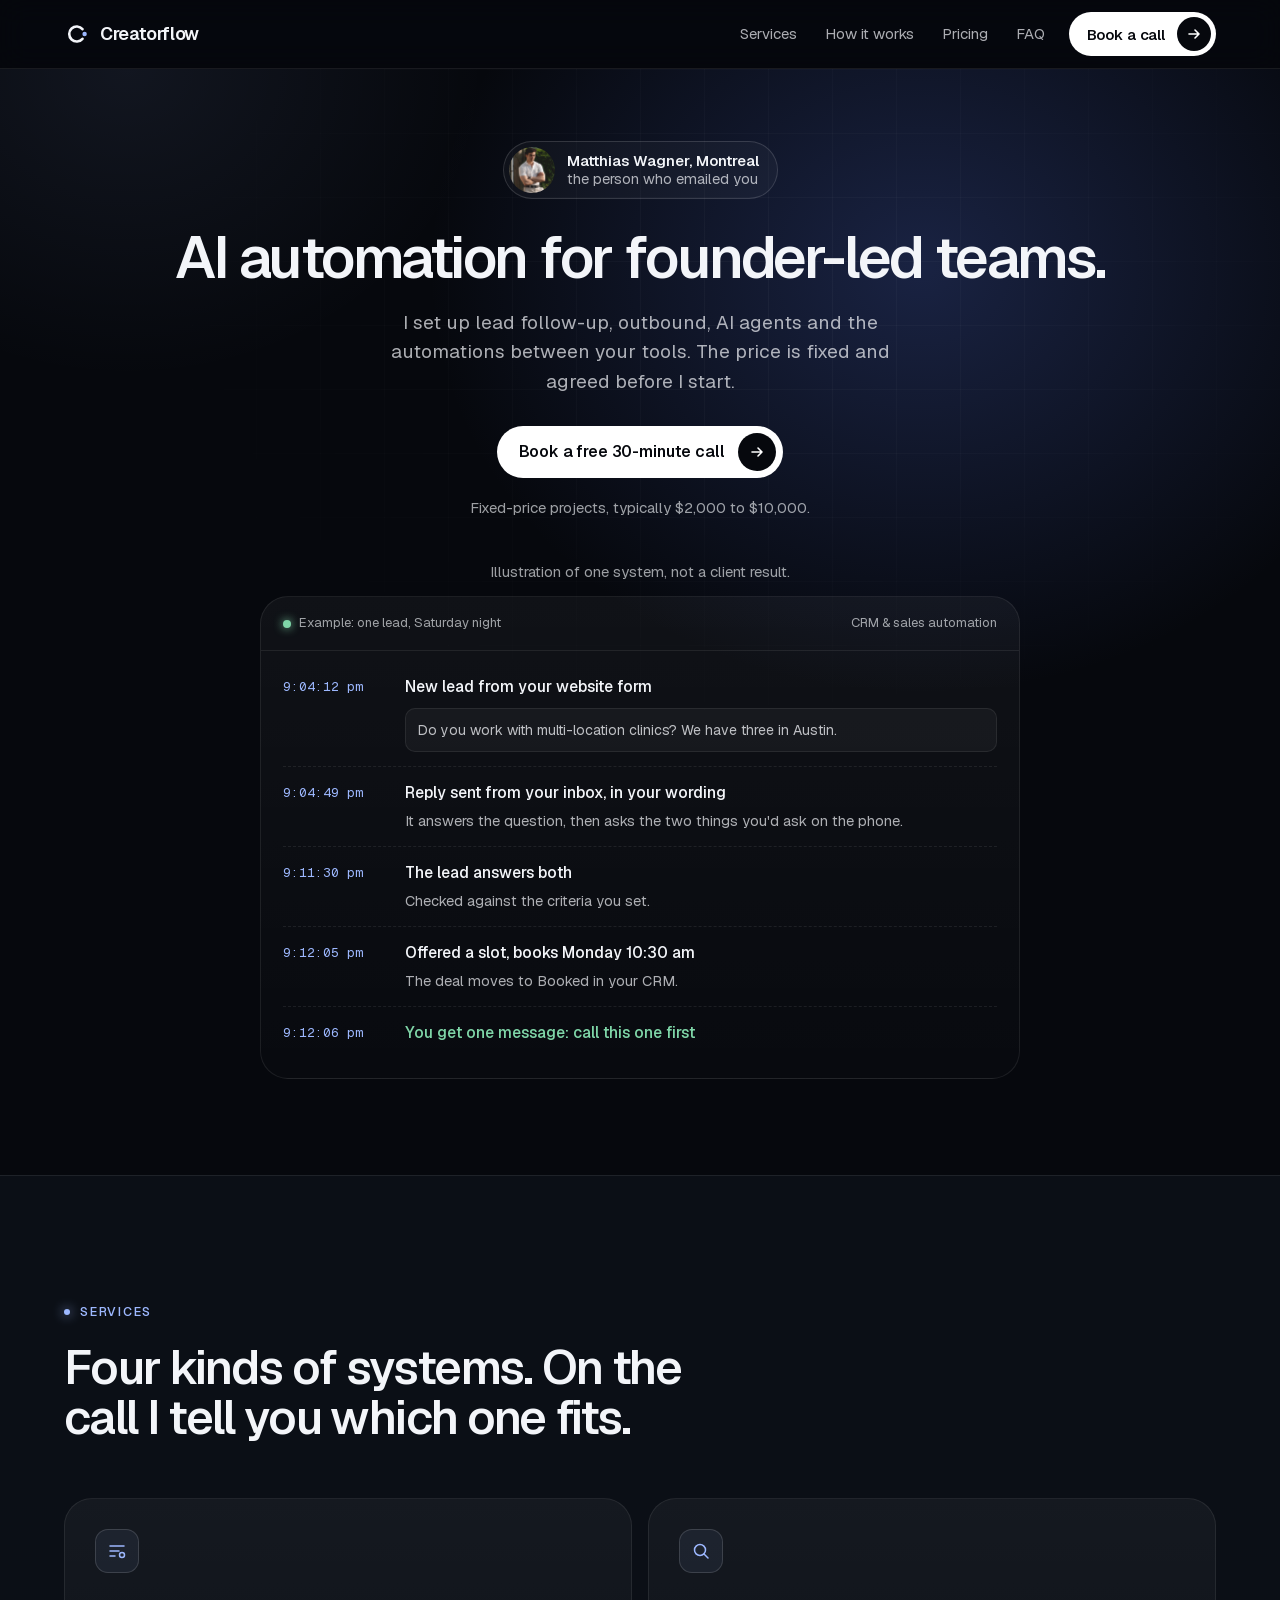
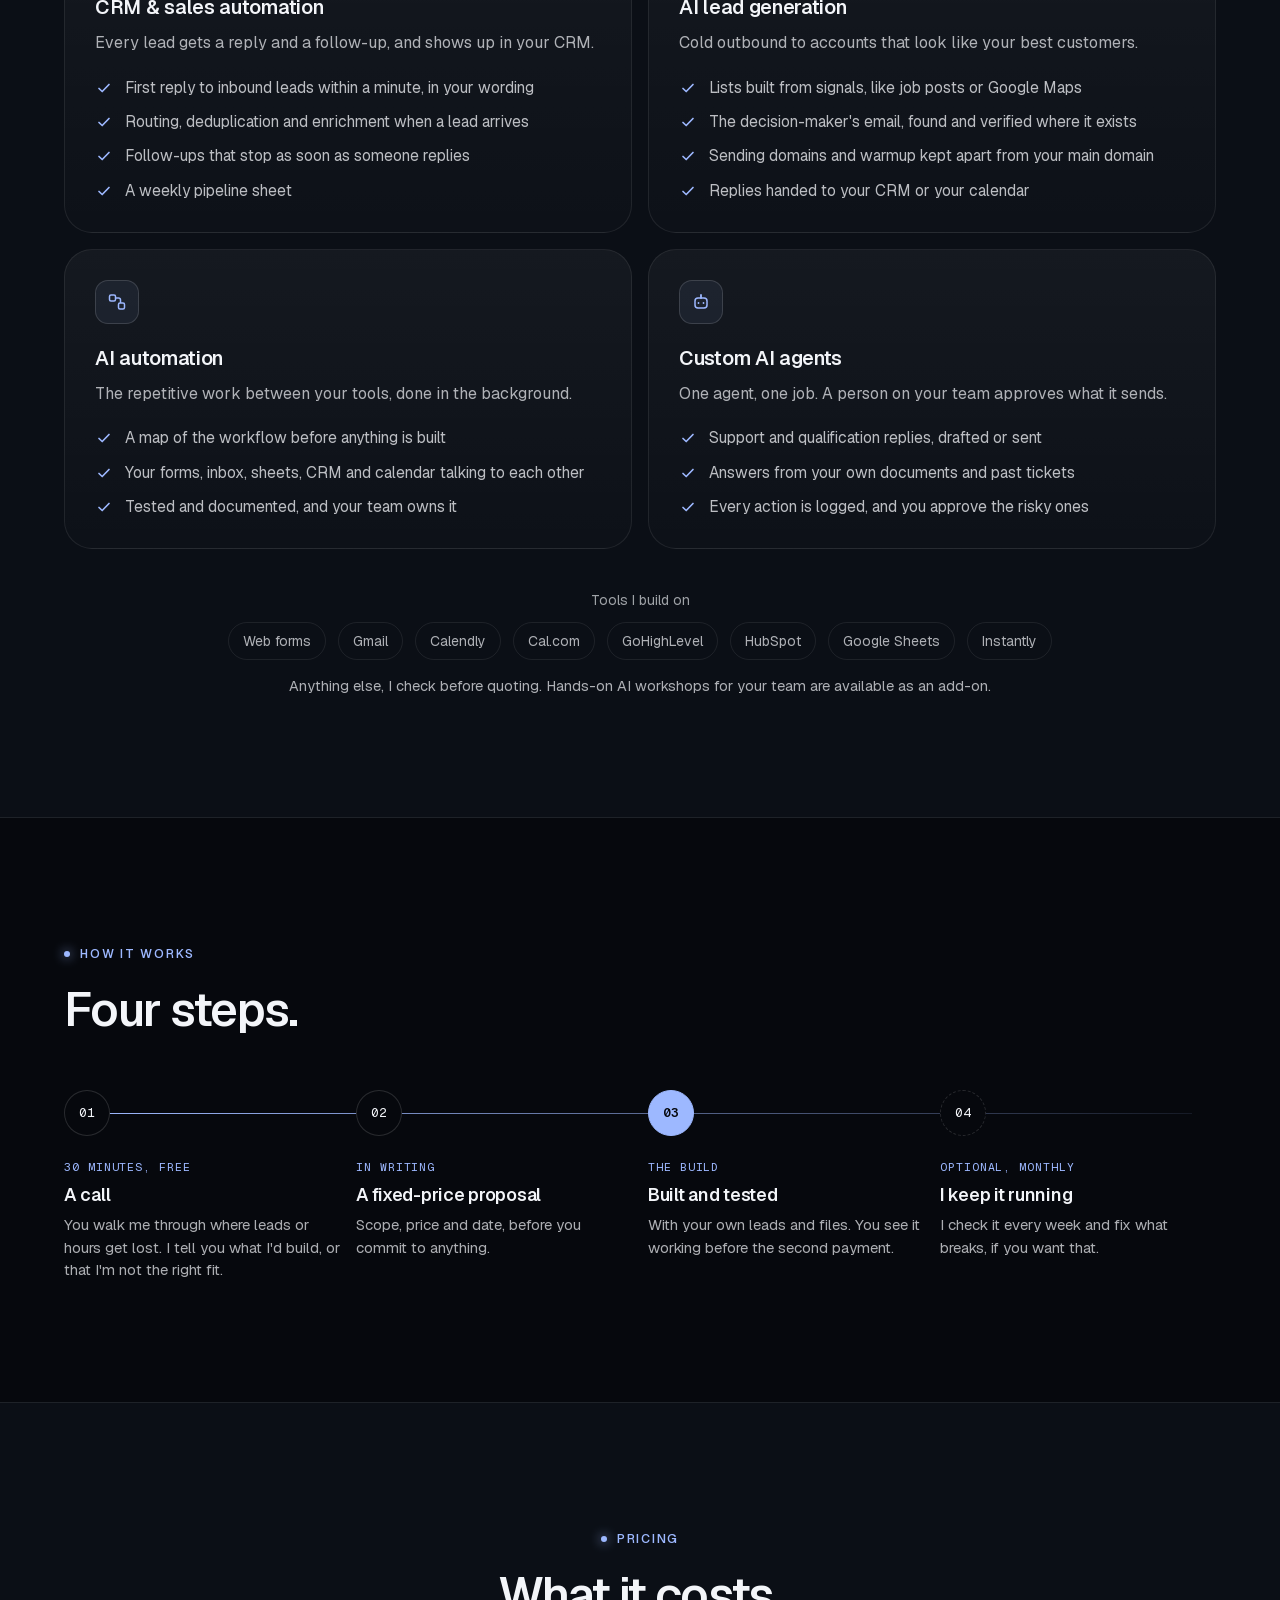
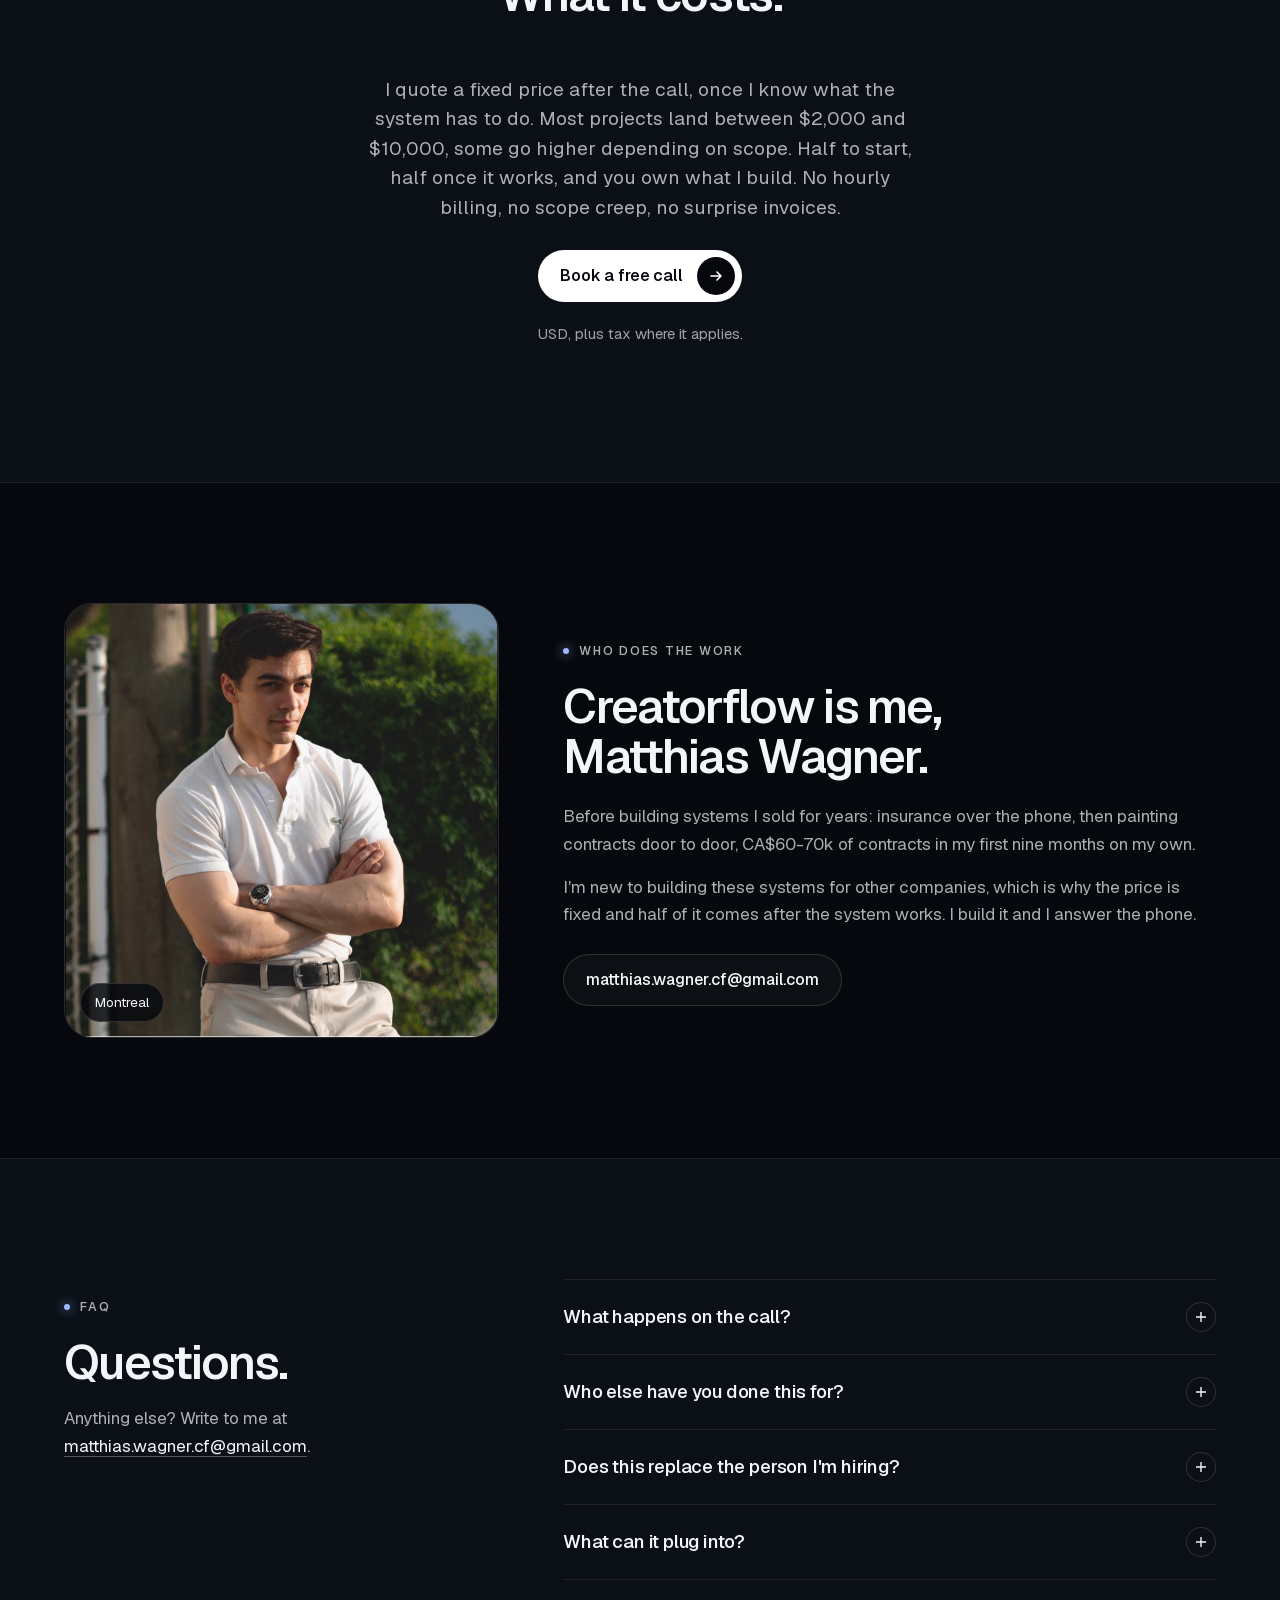
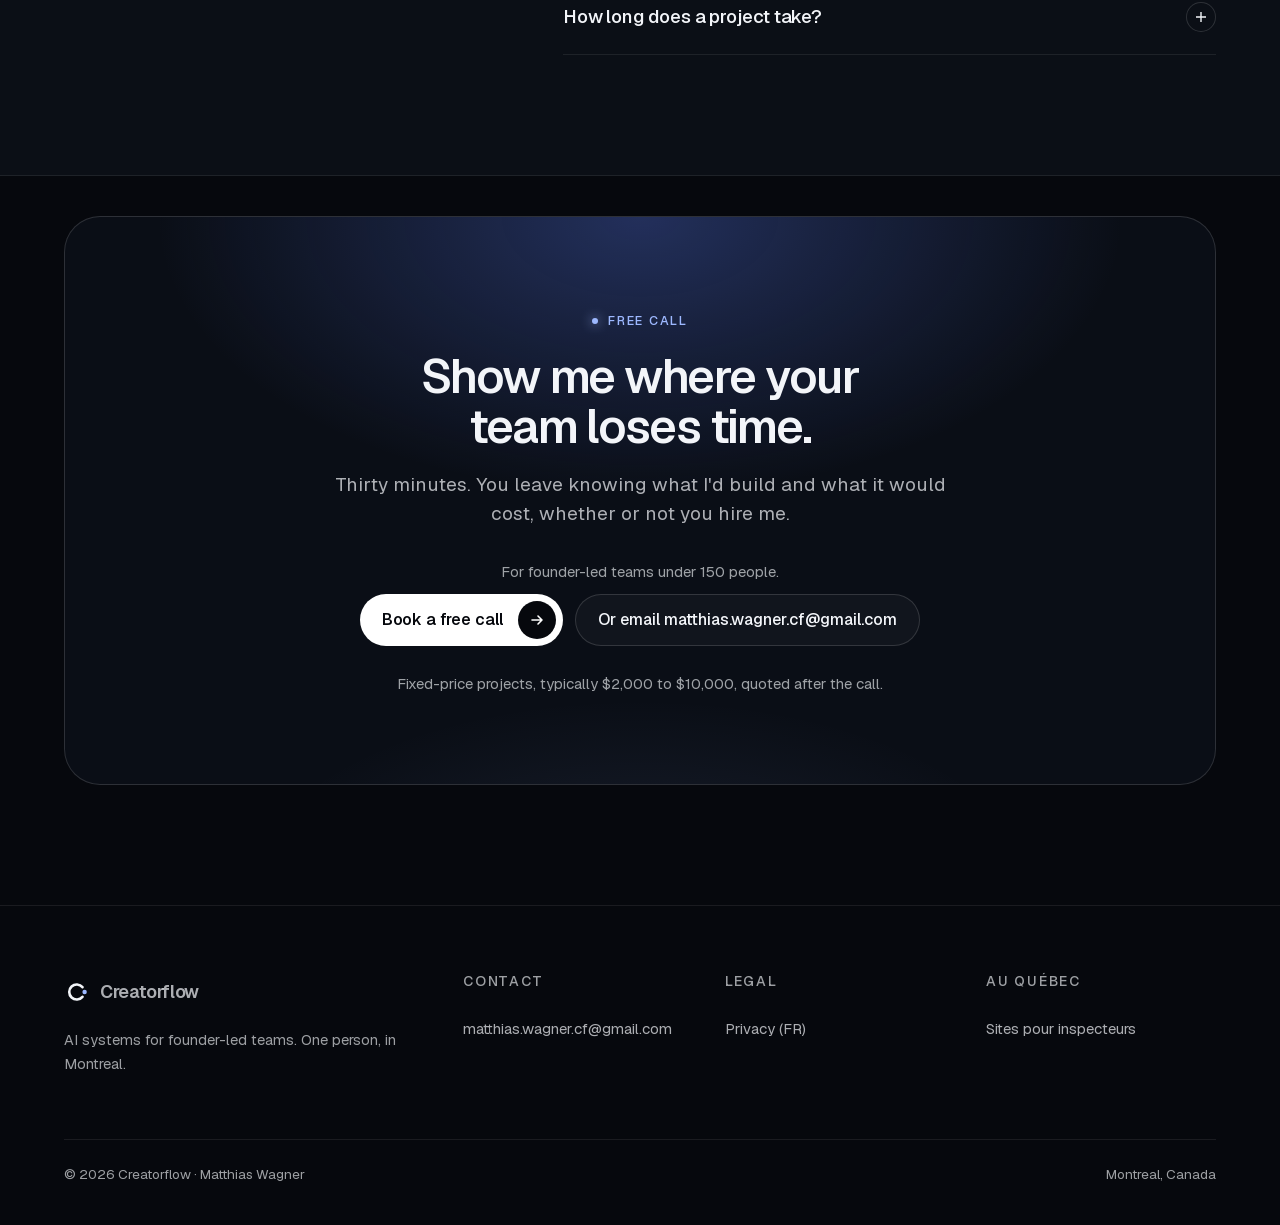
==== commit 4f258b38: "update inbound.html pricing copy" ====
--- a/inbound.html
+++ b/inbound.html
@@ -126,19 +126,11 @@
     <h2>What it costs.</h2>
   </div>
   <div class="single-plan">
-    <div class="card plan lead-plan">
-      <p class="p-name"><b>Fixed-price projects</b><span class="flag">Quoted after the call</span></p>
-      <p class="price">$2,000 <small>to</small> $10,000</p>
-      <p class="terms">Typical range, depending on what the system has to do.</p>
-      <ul class="checks">
-        <li><svg viewBox="0 0 18 18" fill="none" aria-hidden="true"><path d="M4 9.5l3.2 3L14 5.5" stroke="currentColor" stroke-width="1.7" stroke-linecap="round" stroke-linejoin="round"/></svg>Half to start, half once it works</li>
-        <li><svg viewBox="0 0 18 18" fill="none" aria-hidden="true"><path d="M4 9.5l3.2 3L14 5.5" stroke="currentColor" stroke-width="1.7" stroke-linecap="round" stroke-linejoin="round"/></svg>Scope and price in writing before you commit</li>
-        <li><svg viewBox="0 0 18 18" fill="none" aria-hidden="true"><path d="M4 9.5l3.2 3L14 5.5" stroke="currentColor" stroke-width="1.7" stroke-linecap="round" stroke-linejoin="round"/></svg>You own what I build</li>
-        <li><svg viewBox="0 0 18 18" fill="none" aria-hidden="true"><path d="M4 9.5l3.2 3L14 5.5" stroke="currentColor" stroke-width="1.7" stroke-linecap="round" stroke-linejoin="round"/></svg>Monthly support is optional, with no commitment</li>
-      </ul>
+    <p class="lead" style="max-width:560px;margin:0 auto 28px;text-align:center">I quote a fixed price after the call, once I know what the system has to do. Most projects land between $2,000 and $10,000, some go higher depending on scope. Half to start, half once it works, and you own what I build. No hourly billing, no scope creep, no surprise invoices.</p>
+    <div class="actions" style="justify-content:center">
       <a class="btn" href="#rendez-vous"><span class="tw"><span class="t">Book a free call</span></span><span class="arr"><svg viewBox="0 0 16 16" fill="none" aria-hidden="true"><path d="M3 8h10M9 4l4 4-4 4" stroke="currentColor" stroke-width="1.6" stroke-linecap="round" stroke-linejoin="round"/></svg></span></a>
     </div>
-    <p class="small" style="margin-top:20px">Why a fixed price: you know the cost up front, and if the build takes longer than I estimated, that's my problem. USD, plus tax where it applies.</p>
+    <p class="small" style="margin-top:20px;text-align:center">USD, plus tax where it applies.</p>
   </div>
 </div></section>
 
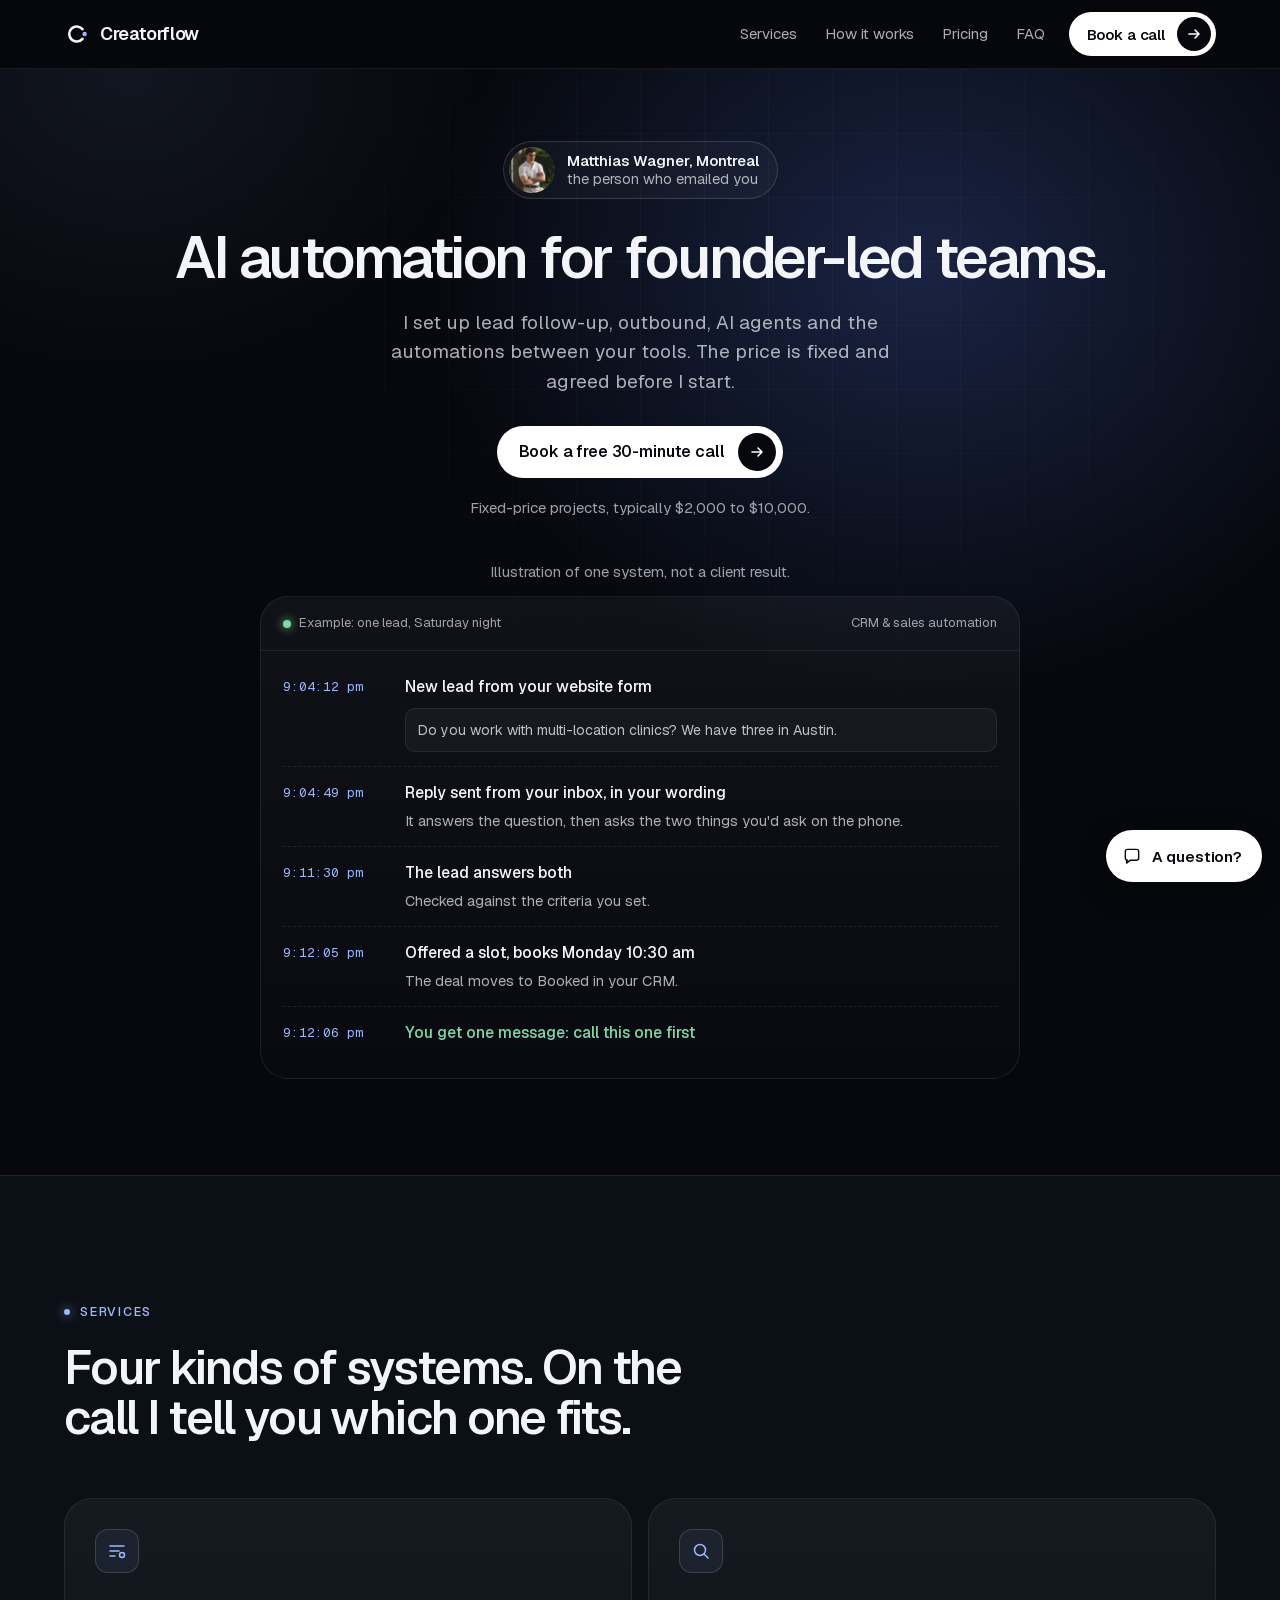
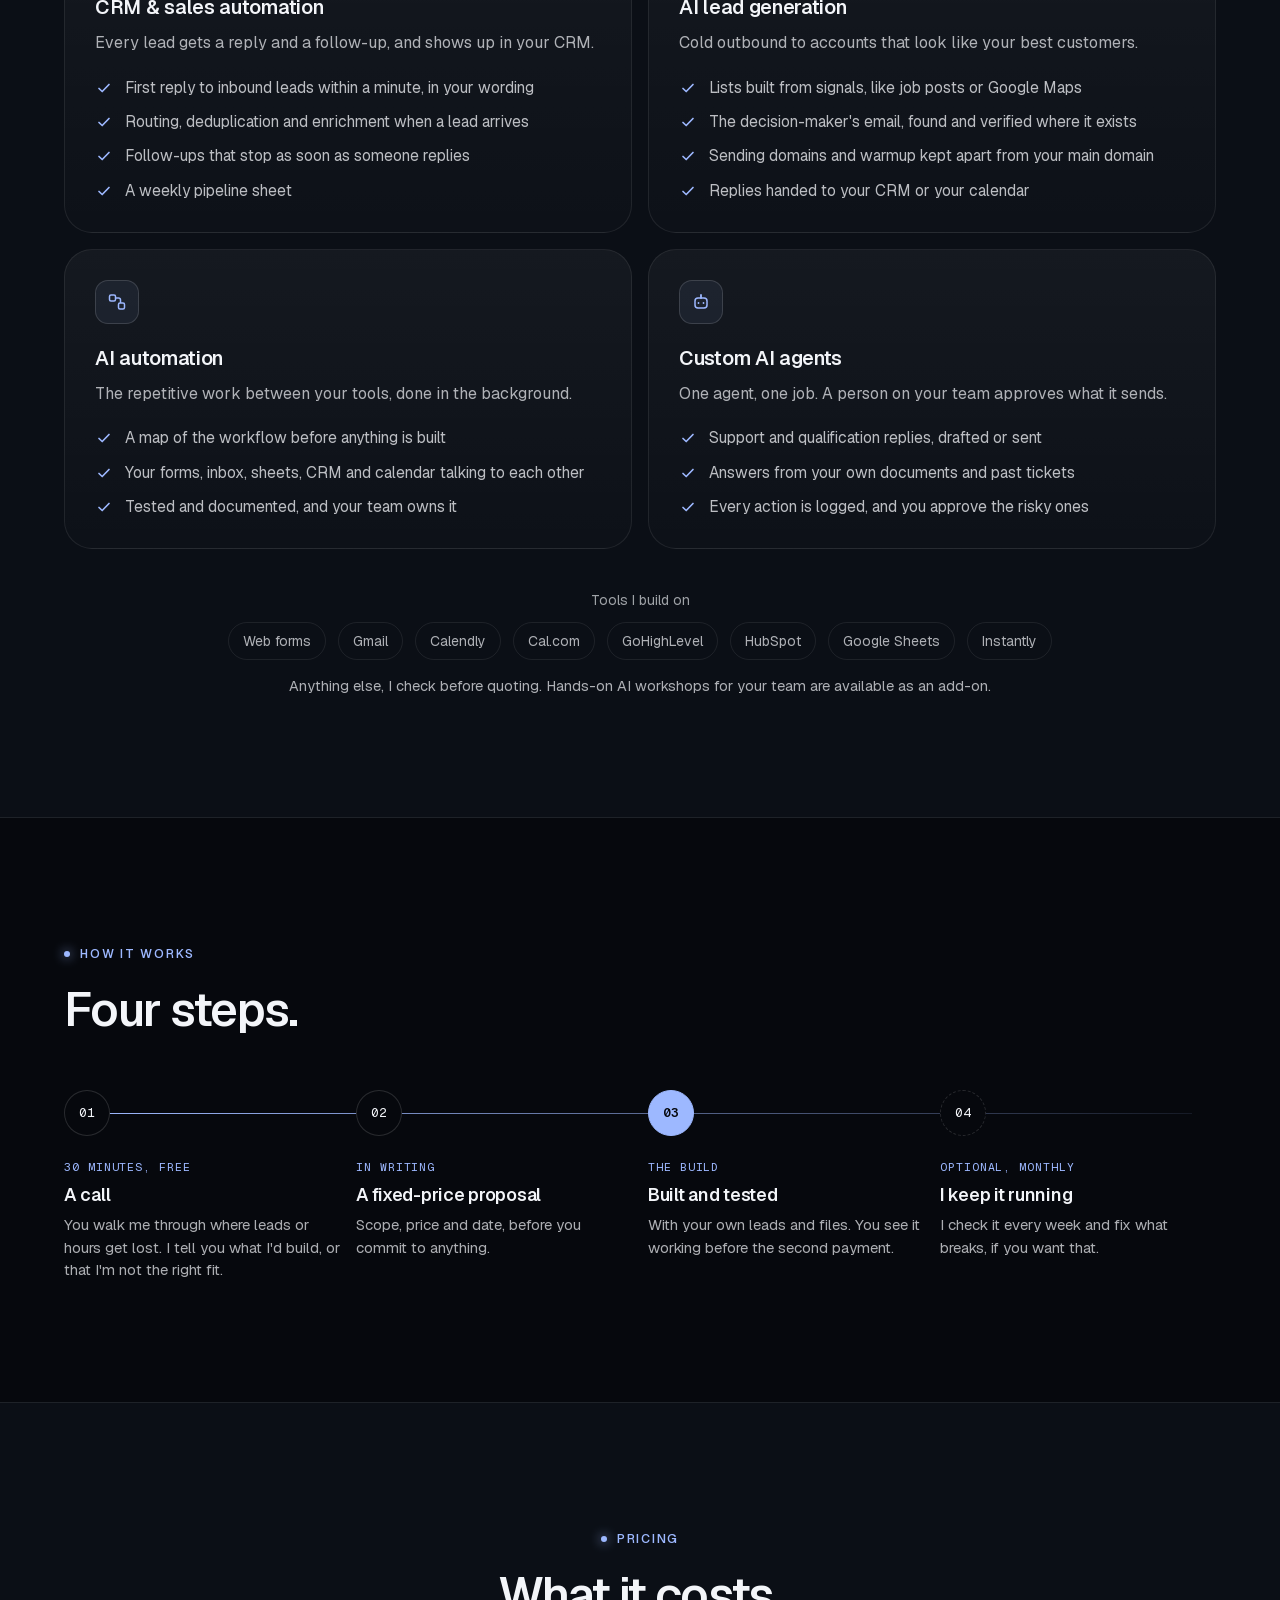
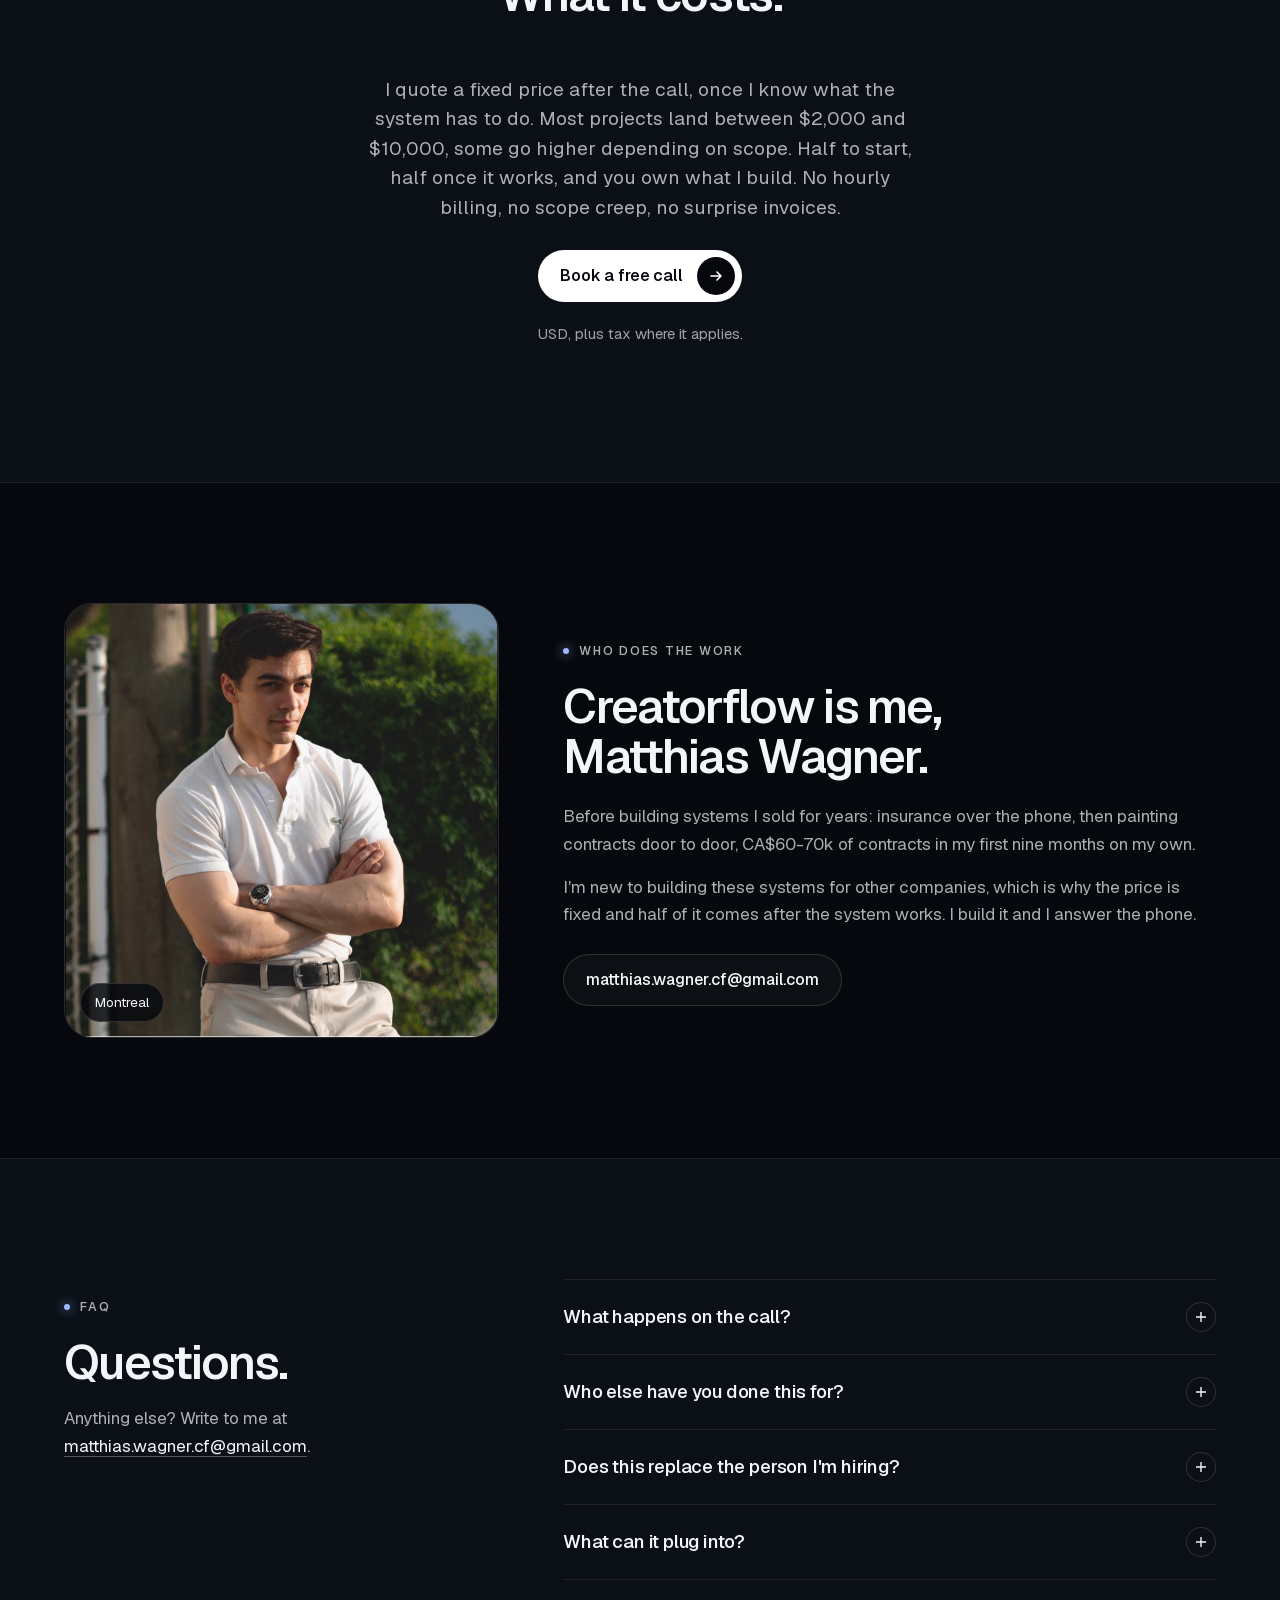
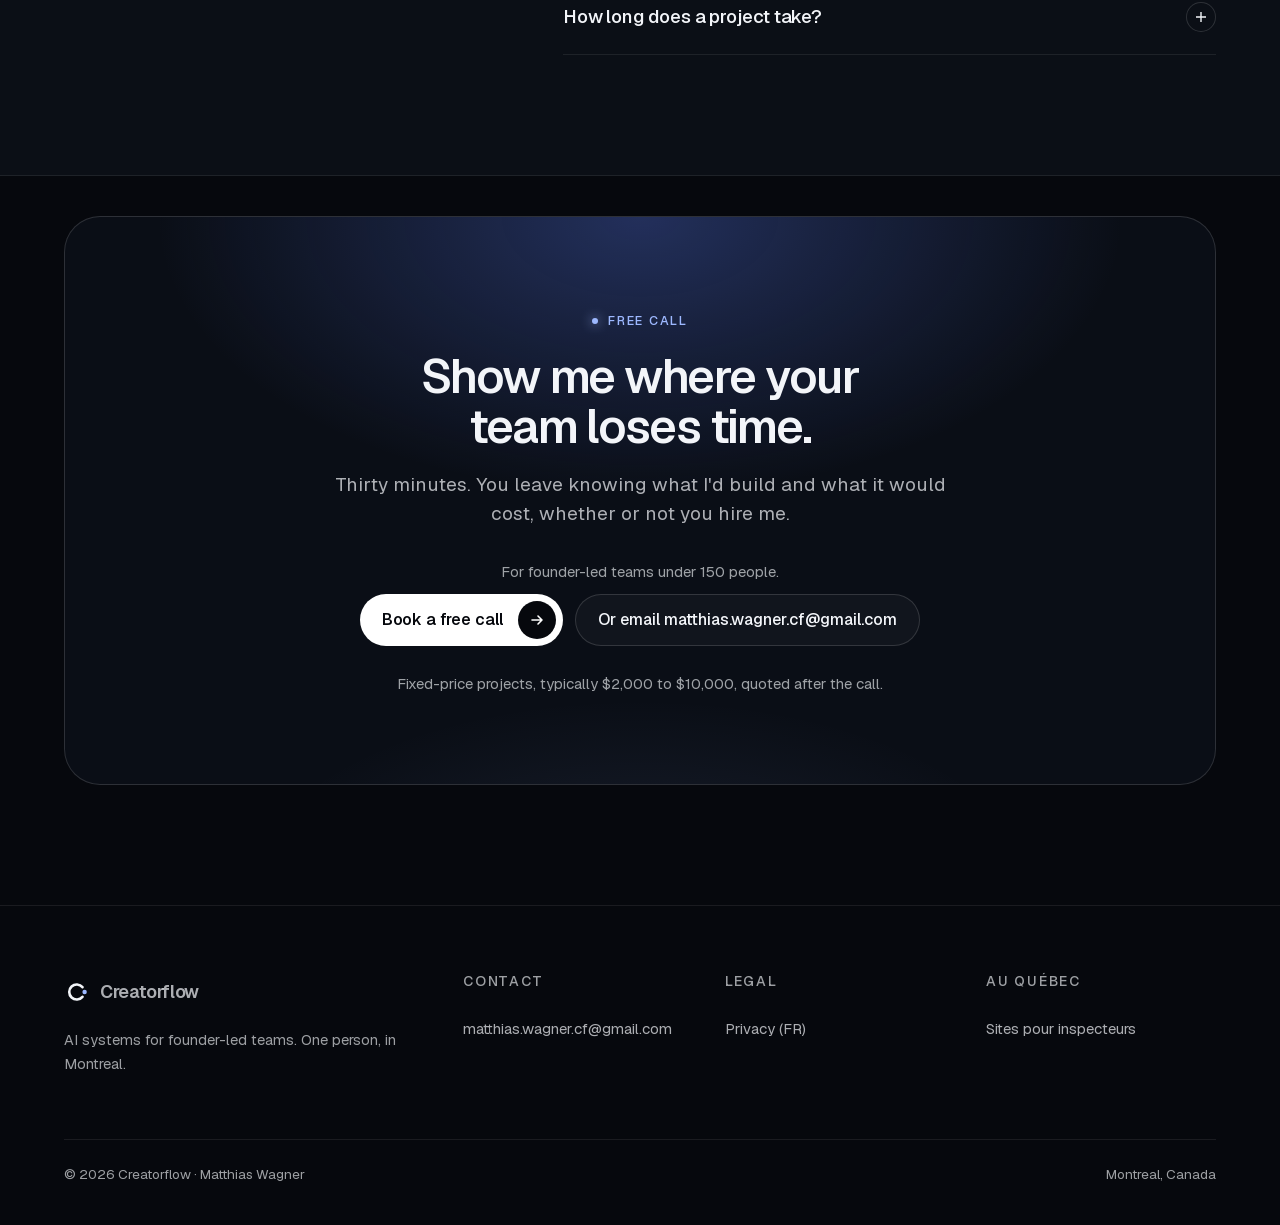
==== commit 4a04cf10: "site 2026-09-24 15:16 : flo.js, inbound.html, index.html, mentions-legales.html, metiers-rbq.html" ====
--- a/inbound.html
+++ b/inbound.html
@@ -187,5 +187,6 @@
 <div class="sticky-cta hide" data-cacher="#accueil,#rendez-vous"><a class="btn" href="#rendez-vous"><span class="tw"><span class="t">Book a call</span></span><span class="arr"><svg viewBox="0 0 16 16" fill="none" aria-hidden="true"><path d="M3 8h10M9 4l4 4-4 4" stroke="currentColor" stroke-width="1.6" stroke-linecap="round" stroke-linejoin="round"/></svg></span></a></div>
 
 <script src="site.js?v=20260923"></script>
+<script src="flo.js?v=20260924" data-flo="inbound"></script>
 </body>
 </html>
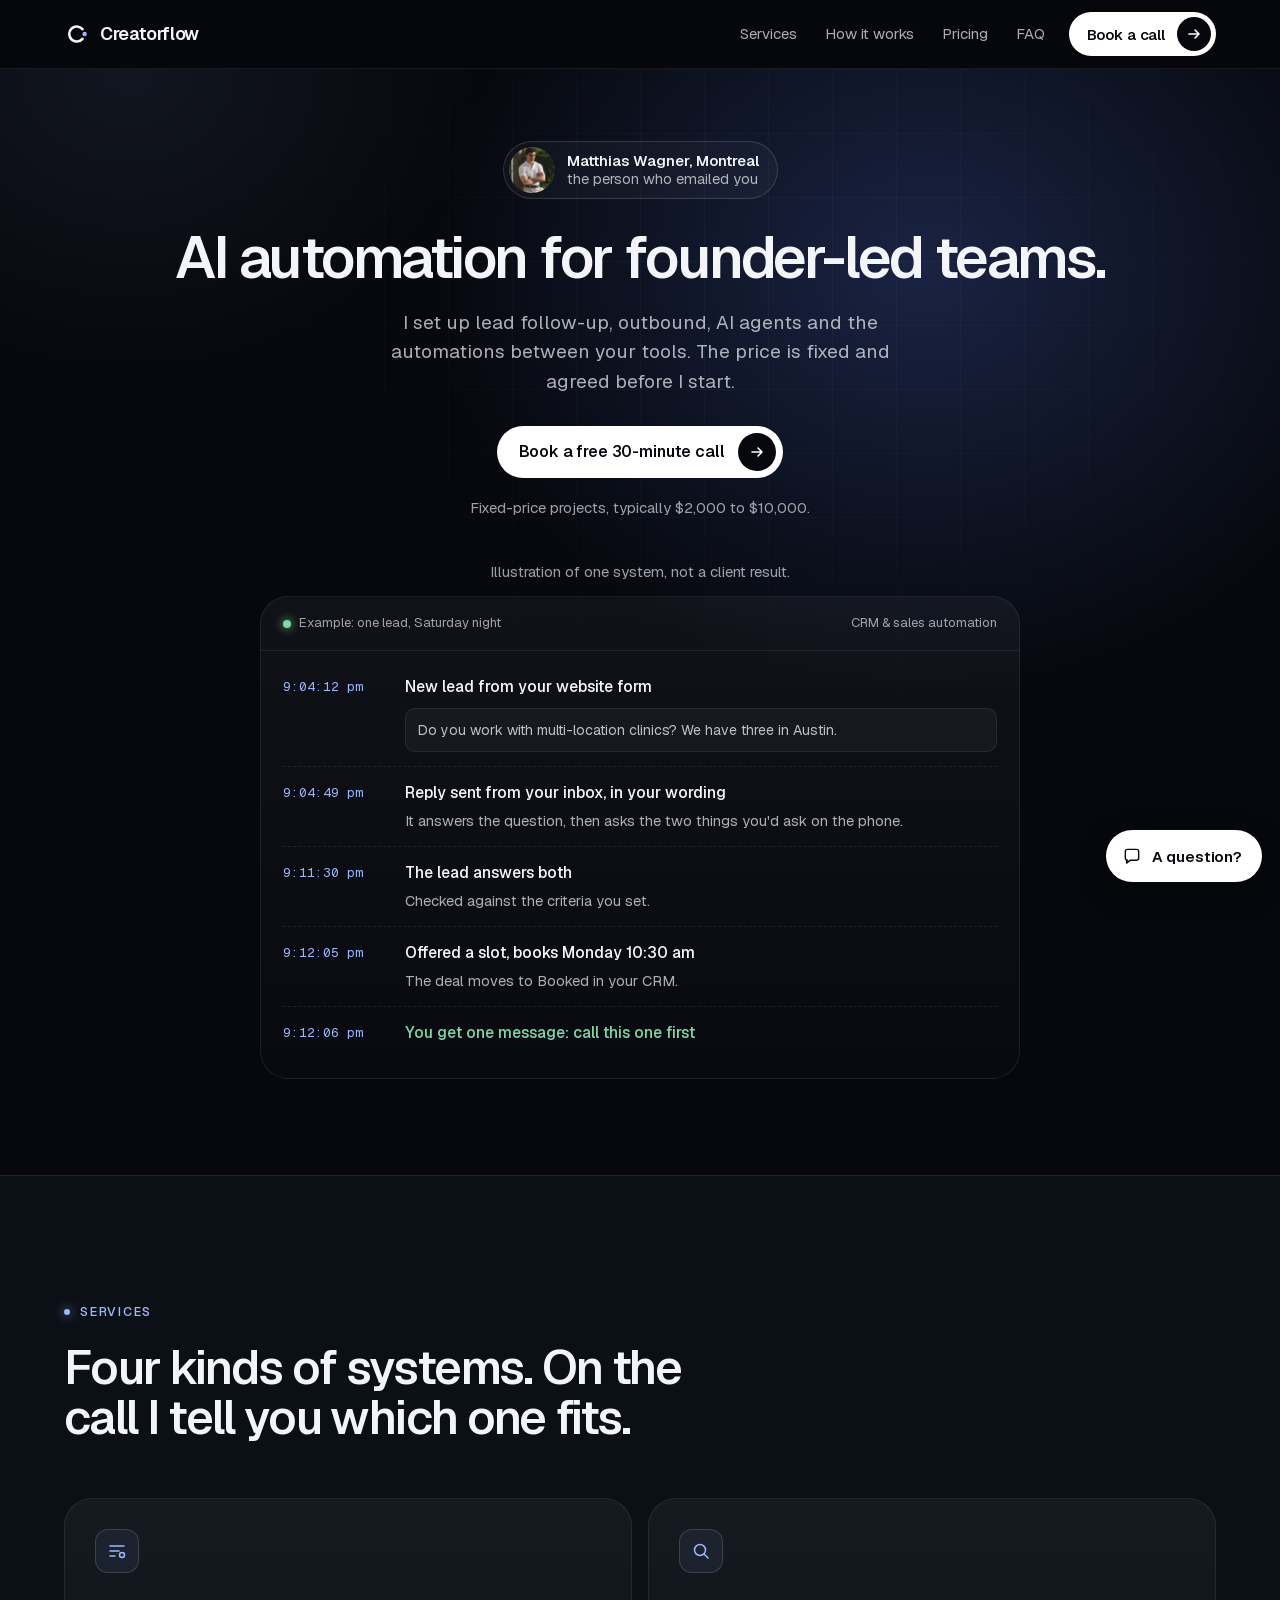
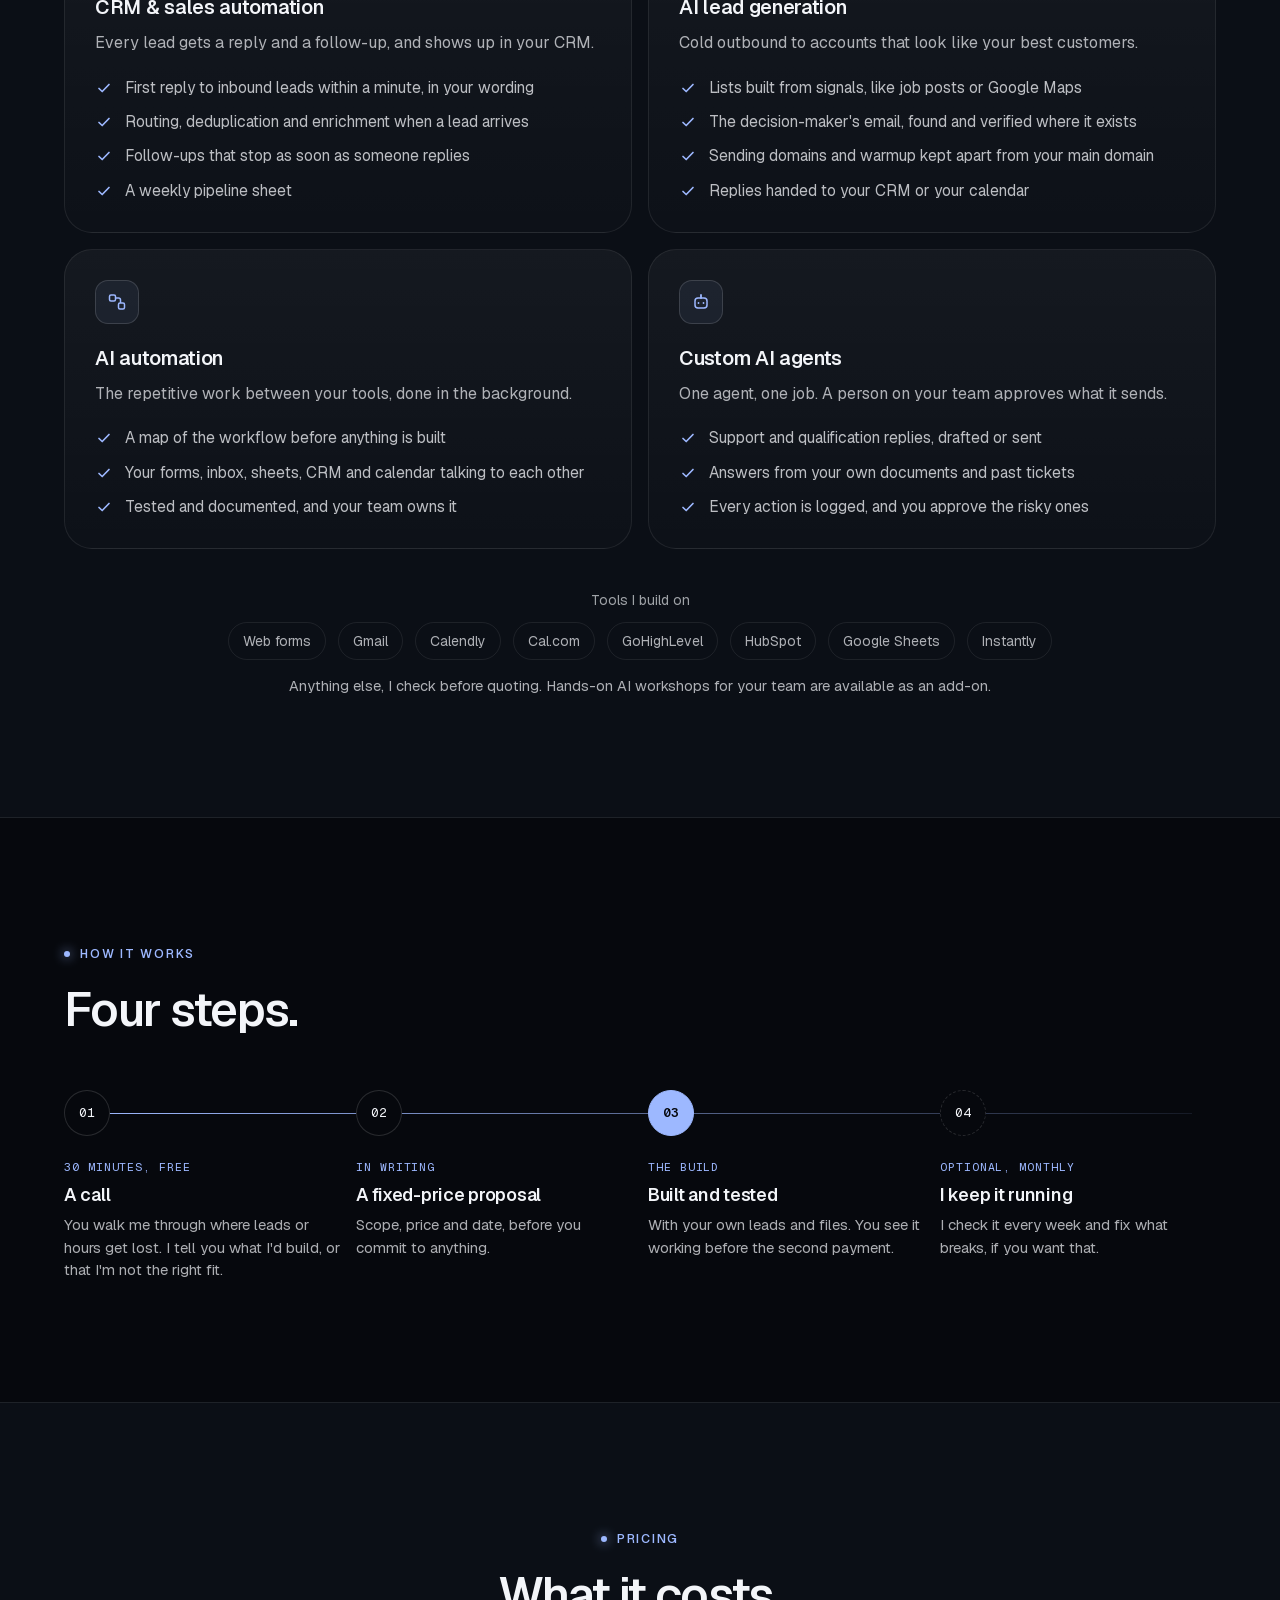
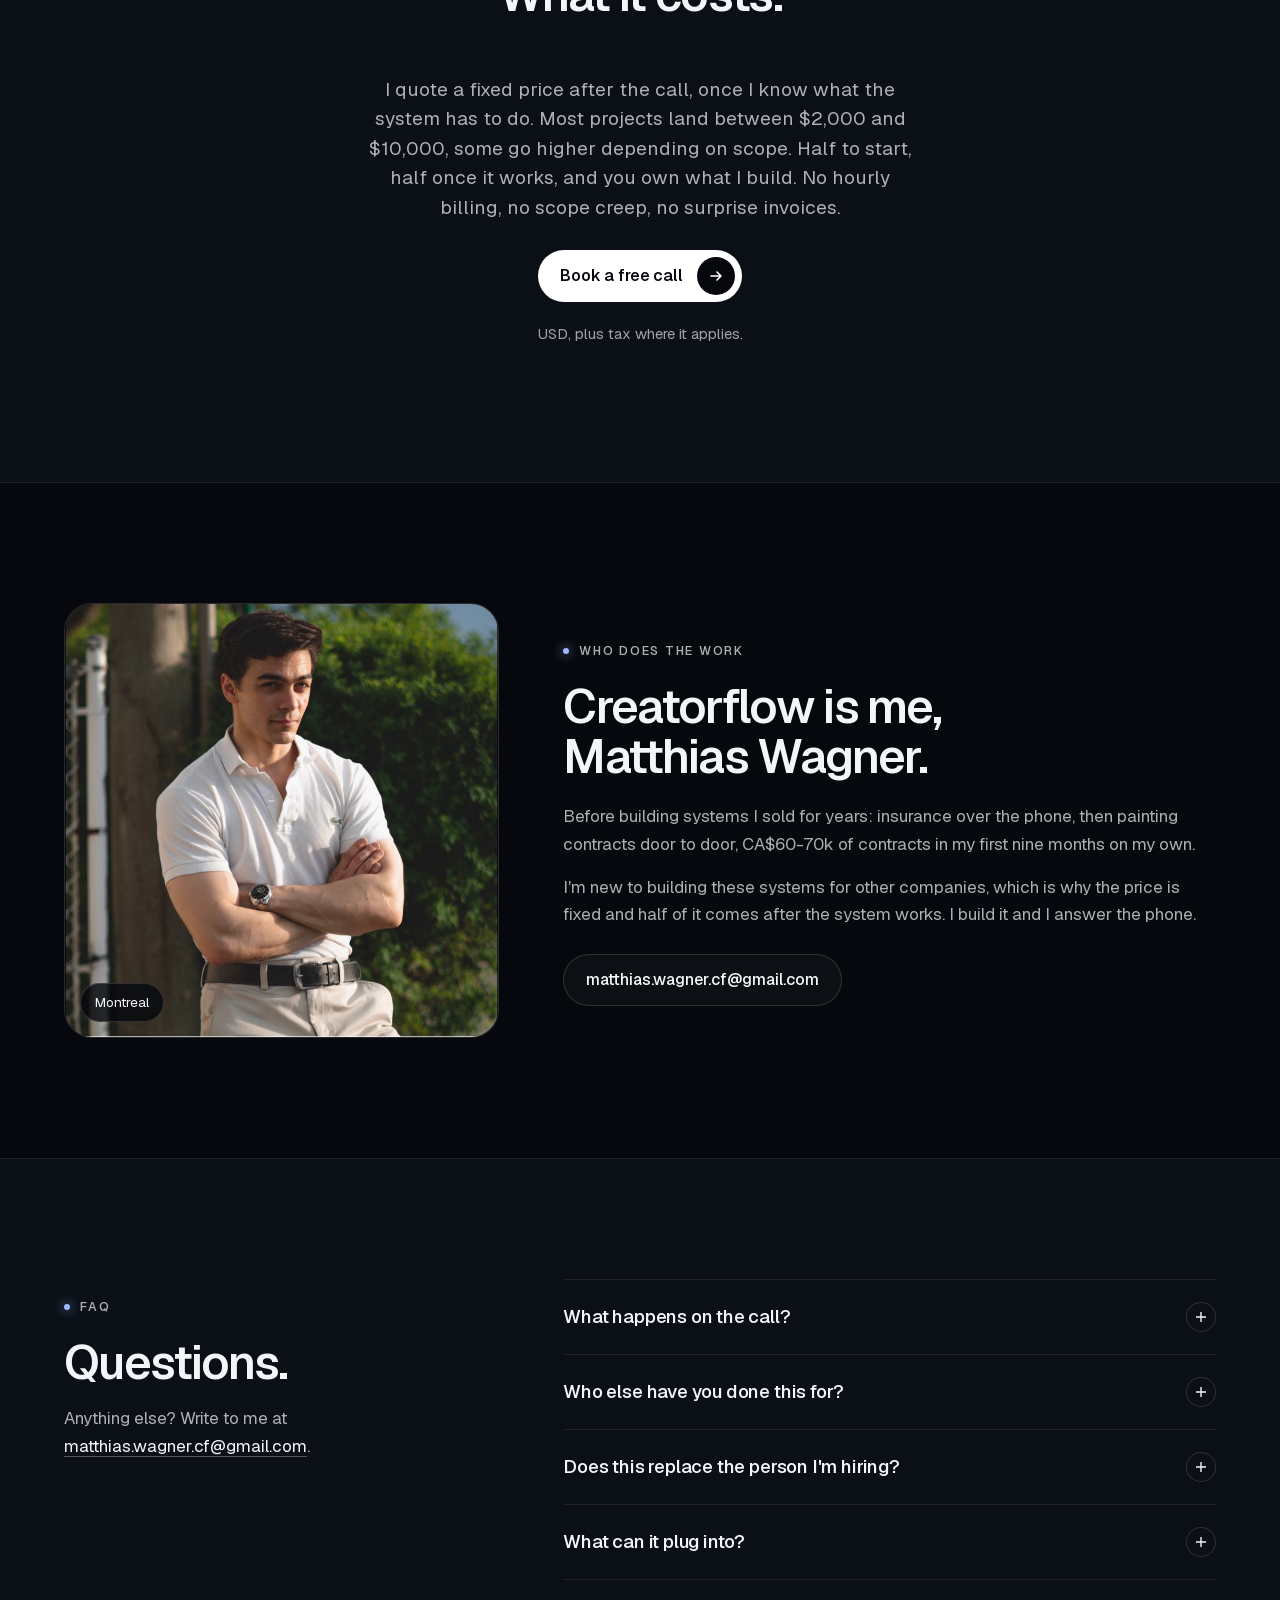
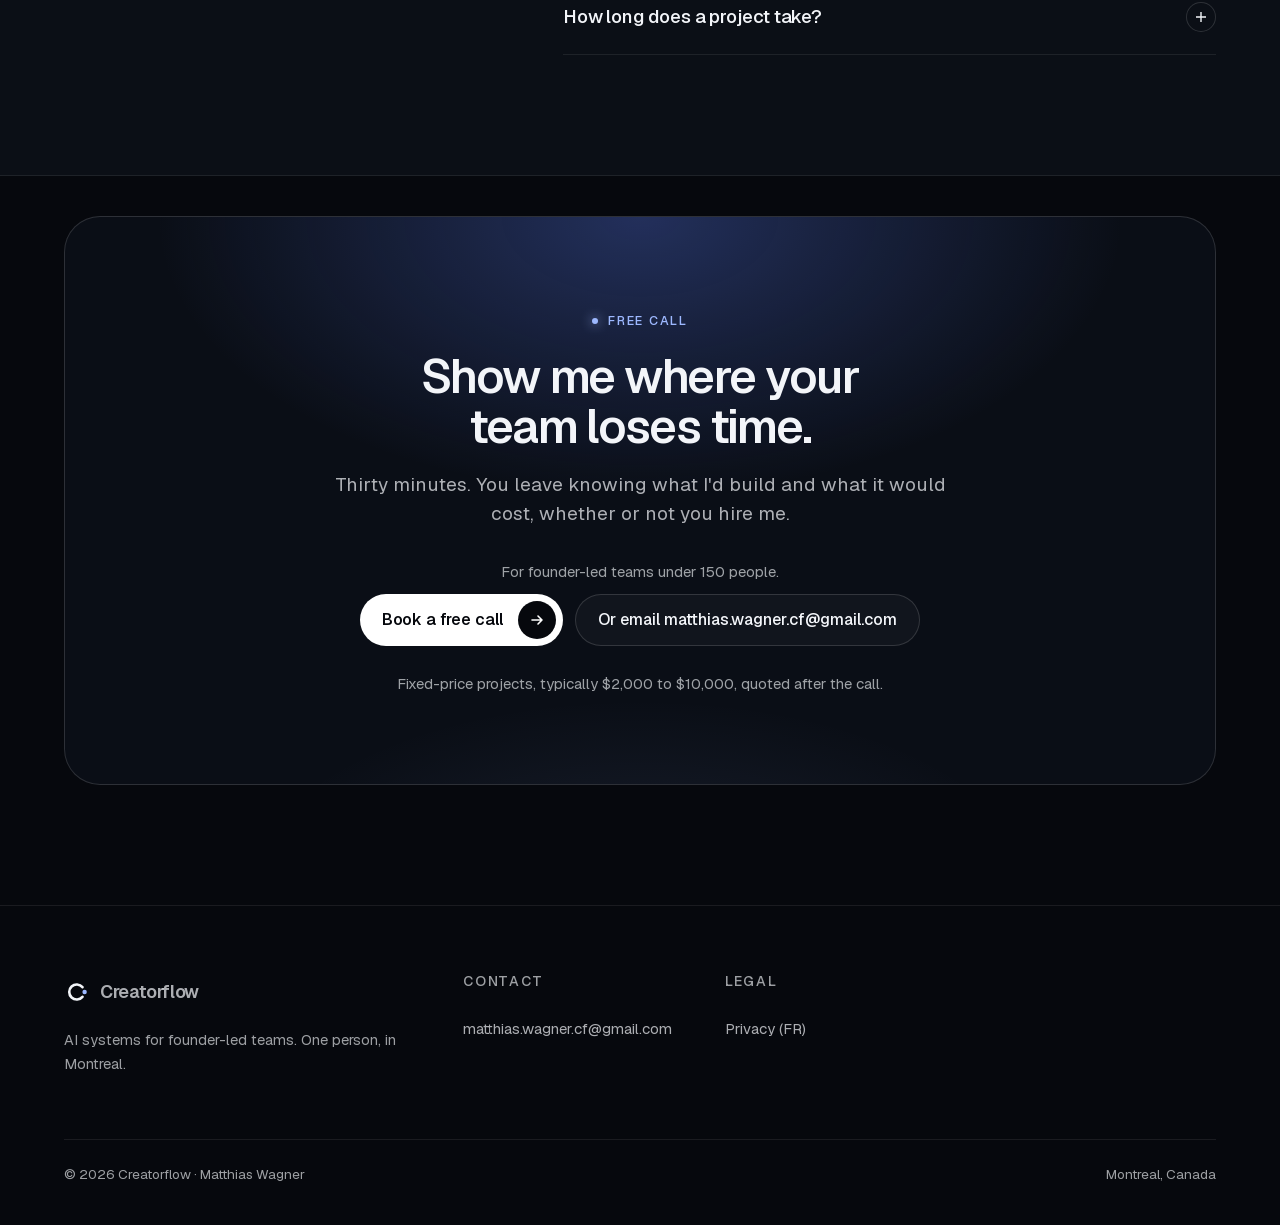
==== commit 33ff4b93: "site 2026-09-24 16:00 : inbound.html" ====
--- a/inbound.html
+++ b/inbound.html
@@ -179,7 +179,6 @@
     <div class="about"><a class="logo" href="#accueil"><svg viewBox="0 0 26 26" aria-hidden="true"><path d="M18.5 8.2A7.5 7.5 0 1 0 18.5 17.8" fill="none" stroke="currentColor" stroke-width="2.6" stroke-linecap="round"/><circle cx="20.6" cy="13" r="2.2" fill="#9db8ff"/></svg>Creatorflow</a><p>AI systems for founder-led teams. One person, in Montreal.</p></div>
     <div><h4>Contact</h4><ul><li><a href="mailto:matthias.wagner.cf@gmail.com">matthias.wagner.cf@gmail.com</a></li></ul></div>
     <div><h4>Legal</h4><ul><li><a href="mentions-legales.html" lang="fr">Privacy (FR)</a></li></ul></div>
-    <div><h4 lang="fr">Au Québec</h4><ul><li><a href="index.html" lang="fr">Sites pour inspecteurs</a></li></ul></div>
   </div>
   <div class="foot-bottom"><span>© <span data-annee>2026</span> Creatorflow · Matthias Wagner</span><span>Montreal, Canada</span></div>
 </div></footer>
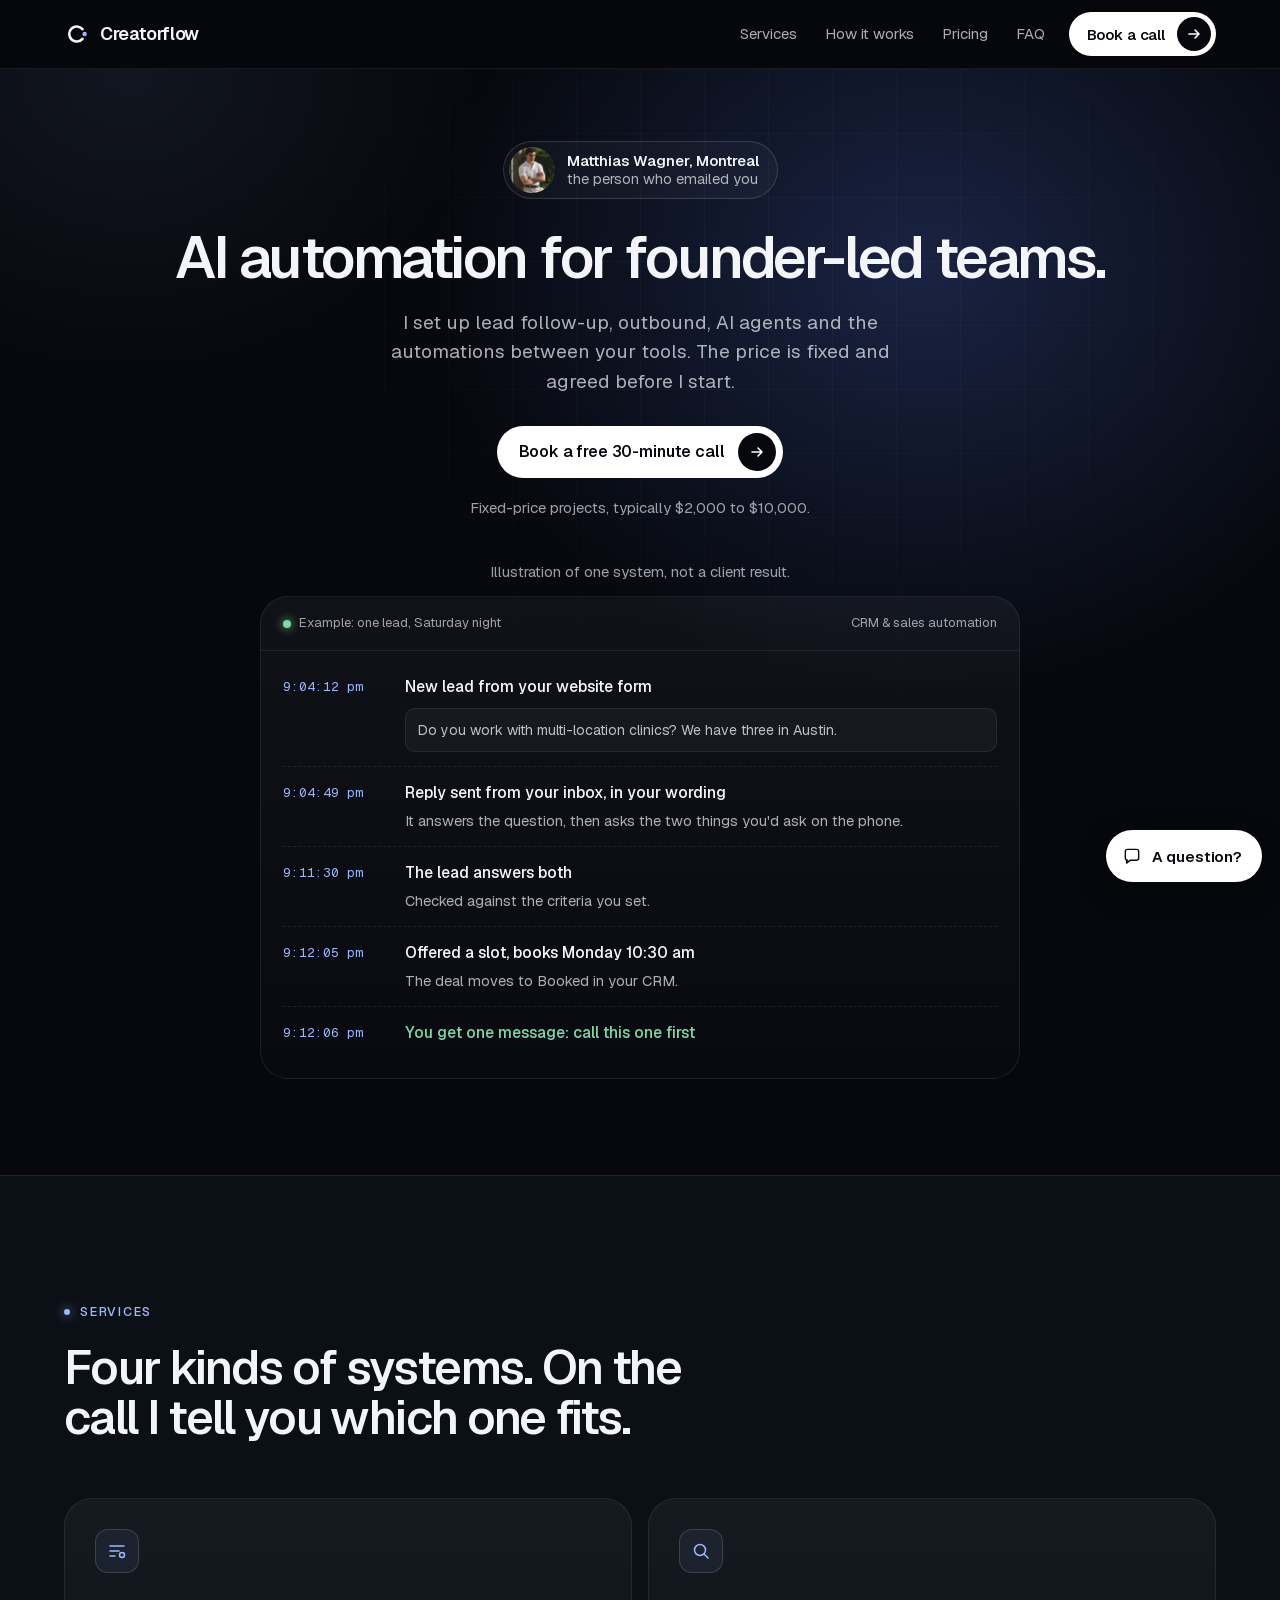
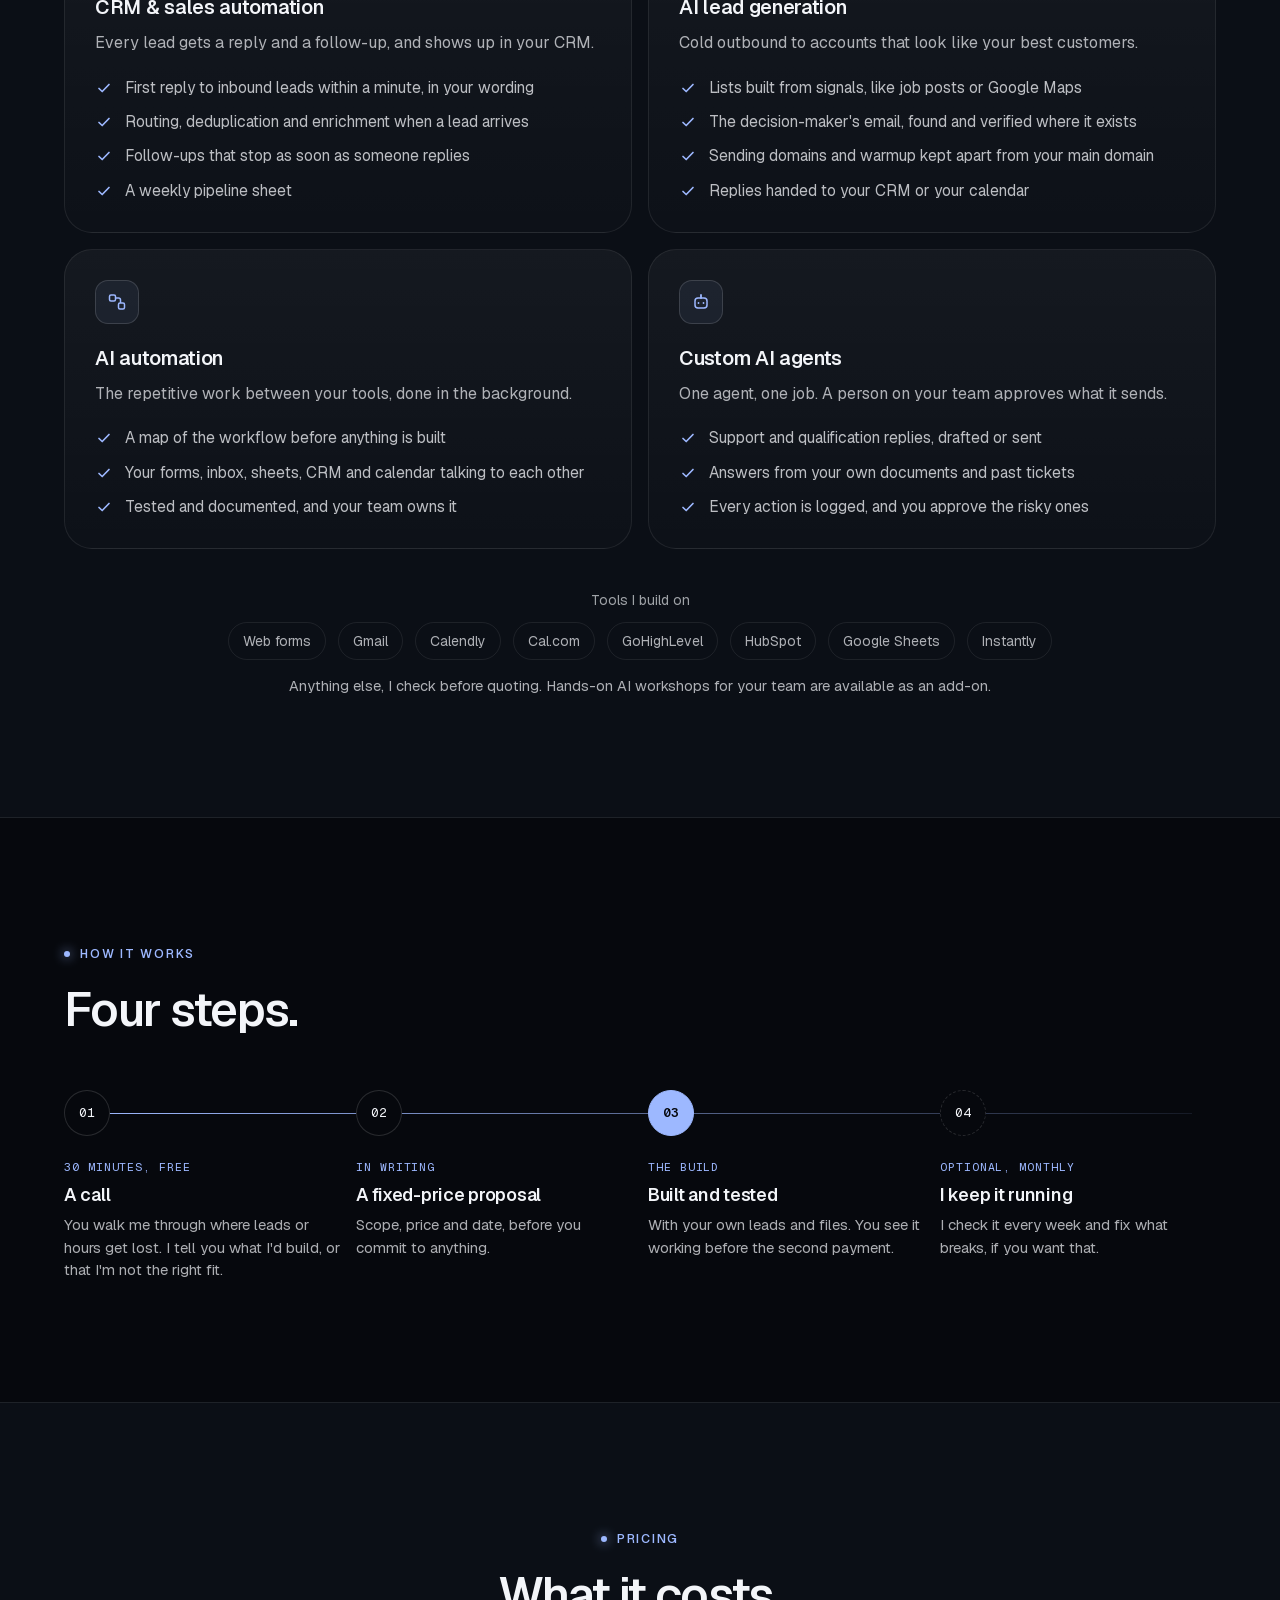
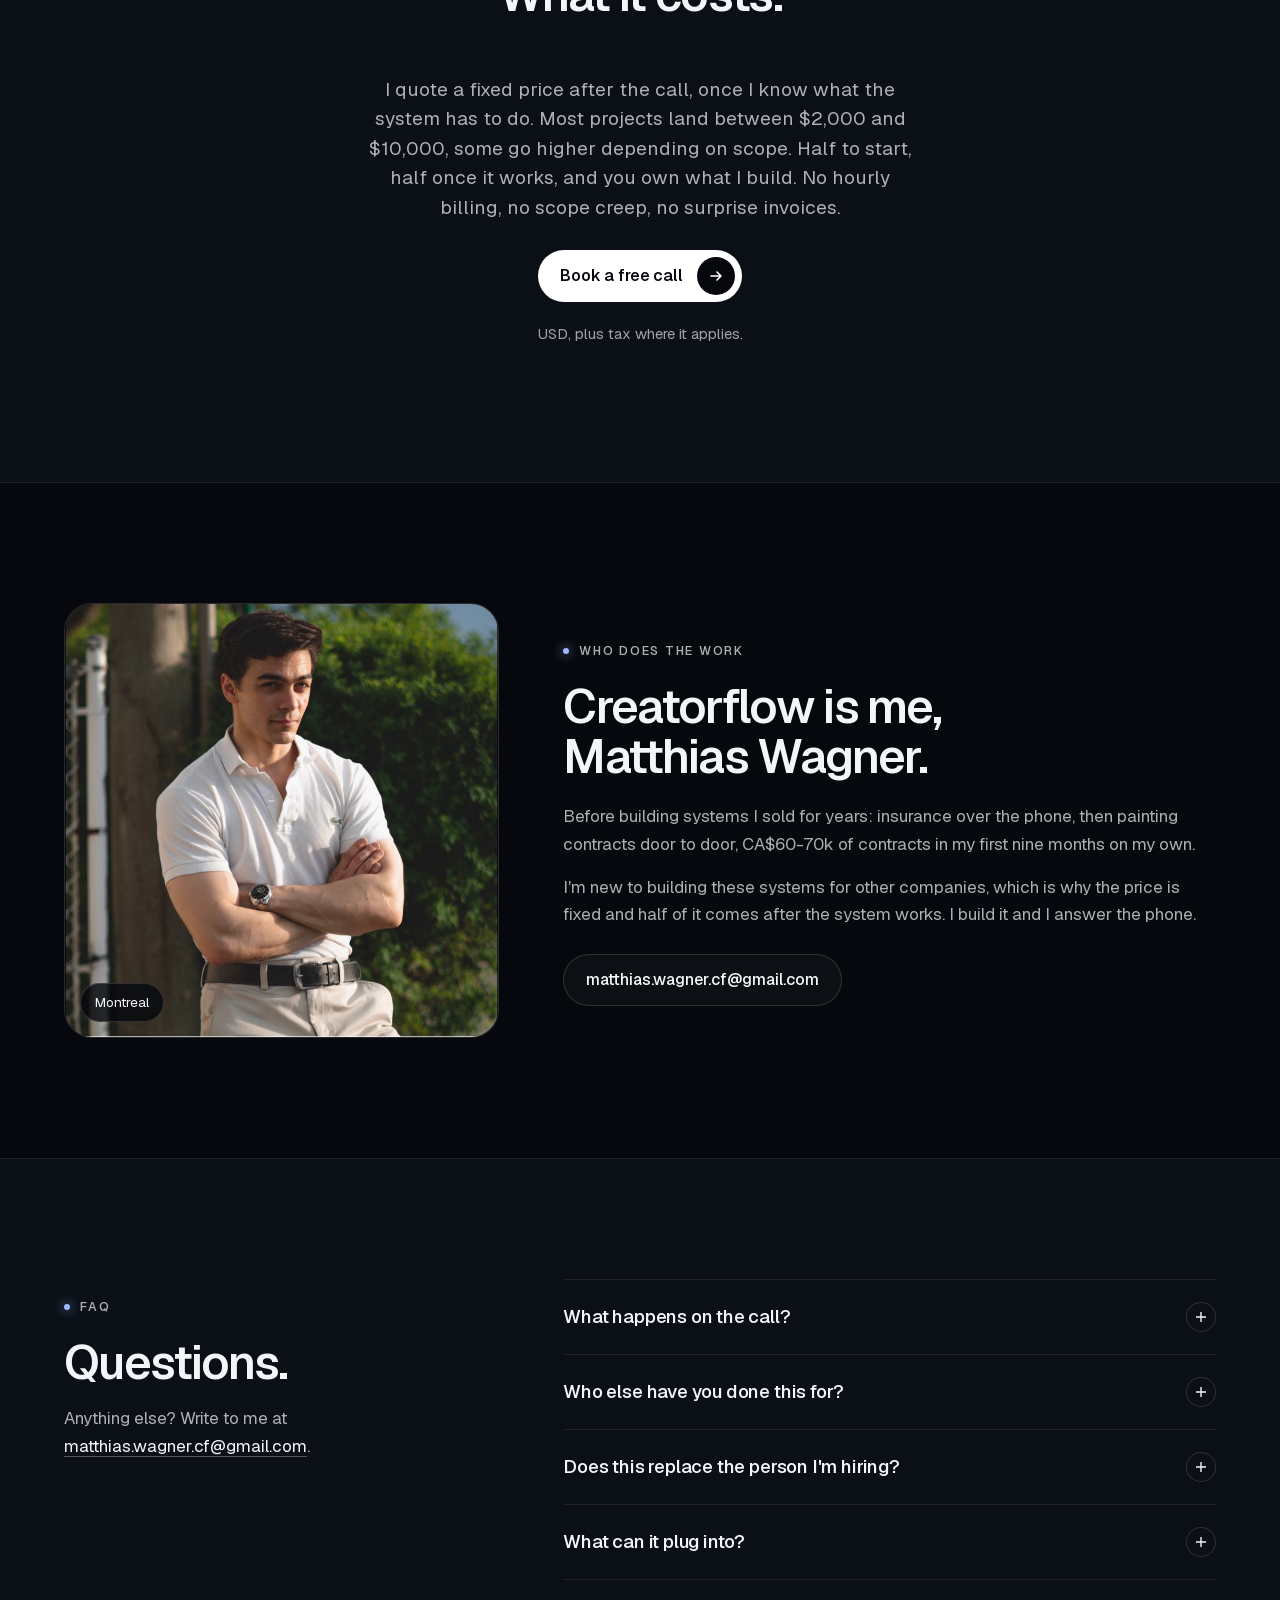
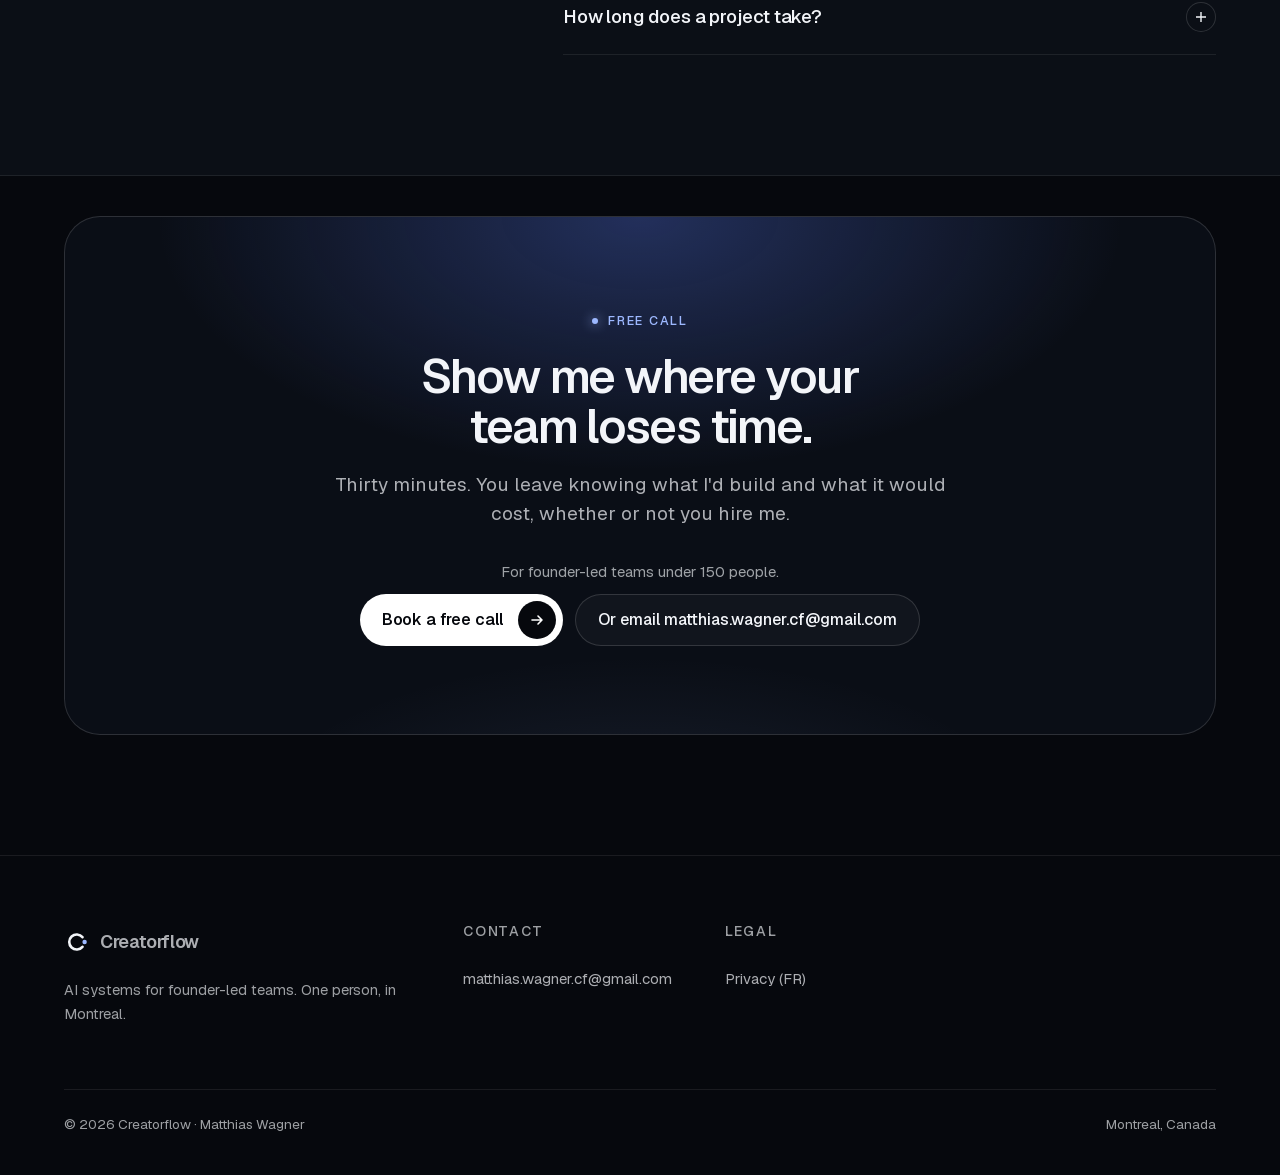
==== commit 425518e3: "site 2026-09-24 16:18 : inbound.html, styles.css" ====
--- a/inbound.html
+++ b/inbound.html
@@ -170,7 +170,6 @@
     <div id="sans-calendrier"><a class="btn" data-calendly="inbound" data-calendly-base="https://calendly.com/matthias-wagner-cf/creatorflow-strategy-call?utm_source=site" href="https://calendly.com/matthias-wagner-cf/creatorflow-strategy-call?utm_source=site&amp;utm_campaign=inbound" target="_blank" rel="noopener"><span class="tw"><span class="t">Book a free call</span></span><span class="arr"><svg viewBox="0 0 16 16" fill="none" aria-hidden="true"><path d="M3 8h10M9 4l4 4-4 4" stroke="currentColor" stroke-width="1.6" stroke-linecap="round" stroke-linejoin="round"/></svg></span></a></div>
     <a class="ghost" href="mailto:matthias.wagner.cf@gmail.com">Or email matthias.wagner.cf@gmail.com</a>
   </div>
-  <p class="price-line">Fixed-price projects, typically $2,000 to $10,000, quoted after the call.</p>
 </div></div></section>
 </main>
 
--- a/styles.css
+++ b/styles.css
@@ -388,7 +388,6 @@
 .closing h2{max-width:760px;margin:0 auto 18px}
 .closing .lead{margin:0 auto 32px}
 .closing .actions{justify-content:center}
-.closing .price-line{margin:26px auto 0;font-size:15px;color:var(--t3);max-width:560px;text-wrap:balance}
 .closing .gate{margin:0 auto 10px;font-size:15px;color:var(--t3);max-width:560px;text-wrap:balance}
 .closing .alt-door .lnk{display:inline-flex;align-items:center;min-height:44px;font-size:16px}
 .closing .alt-door{margin-top:36px;padding-top:28px;border-top:1px solid var(--line);display:flex;flex-direction:column;align-items:center;gap:8px}
